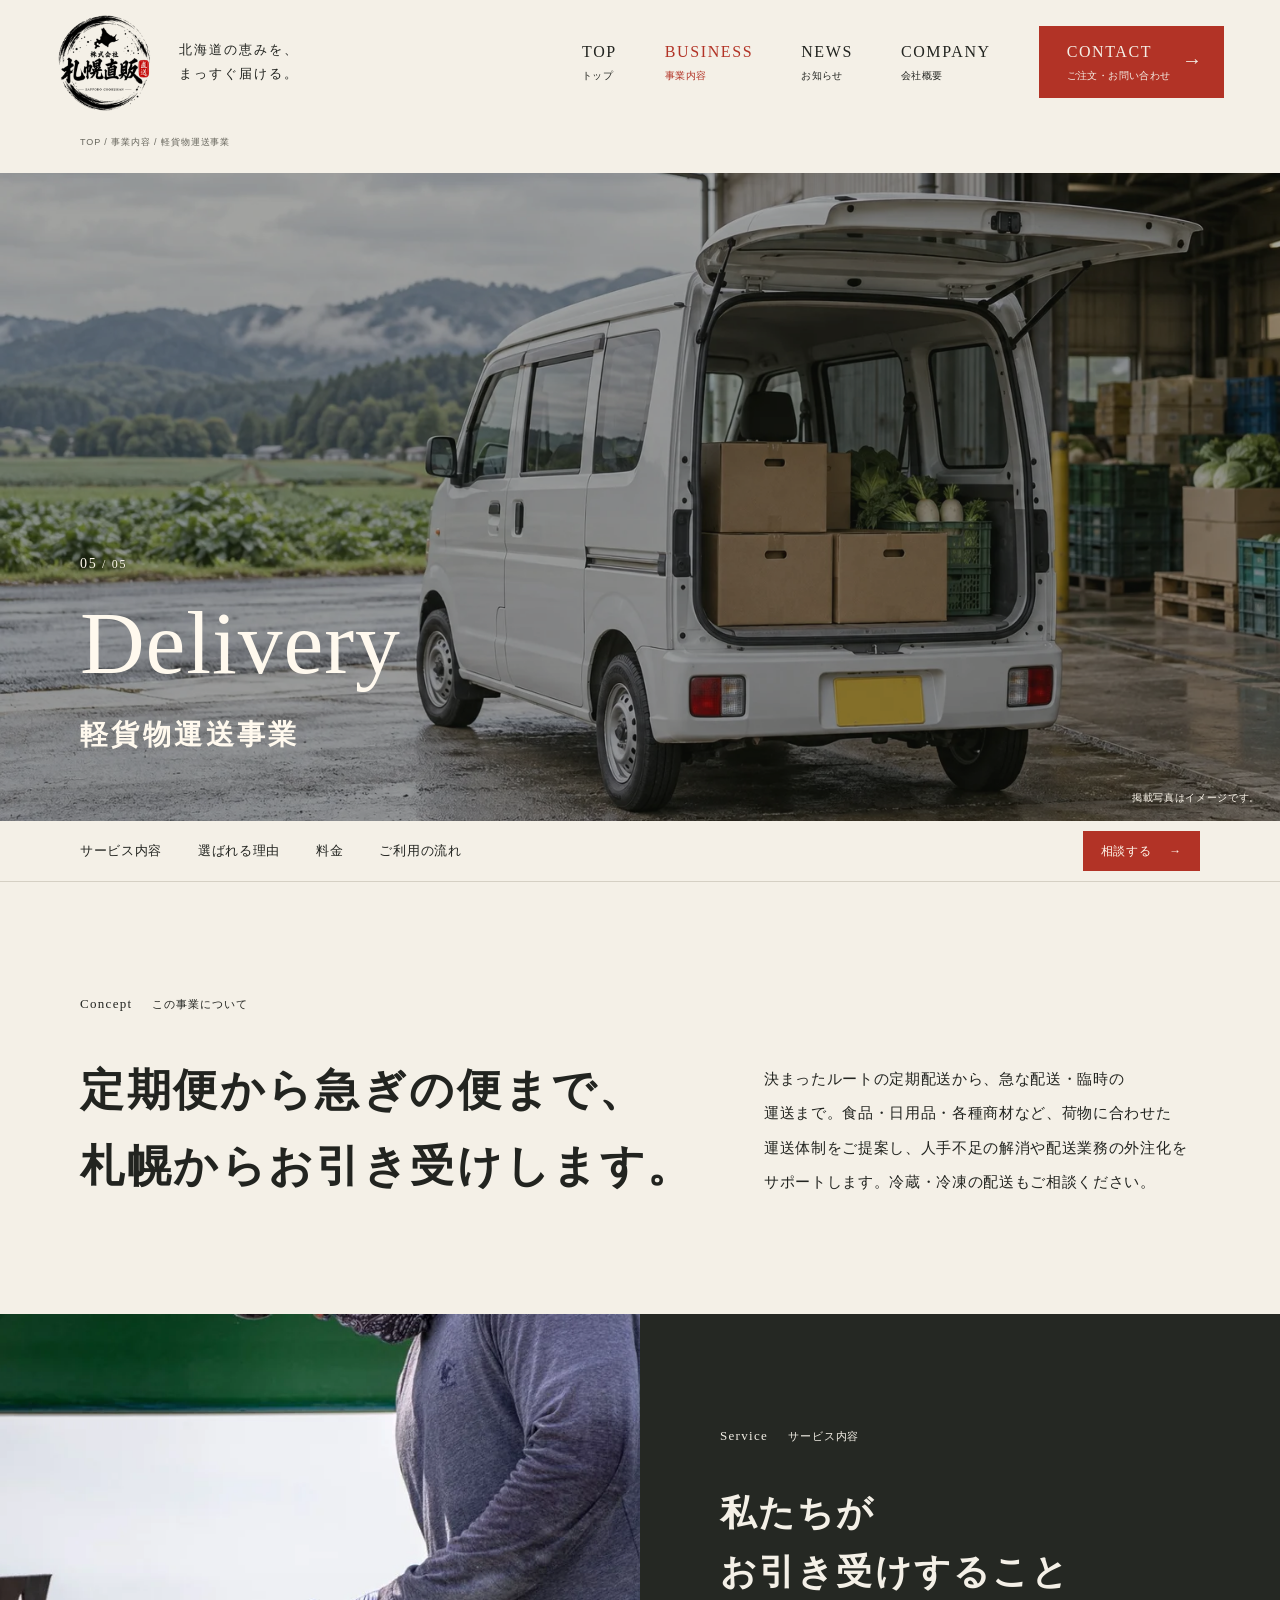
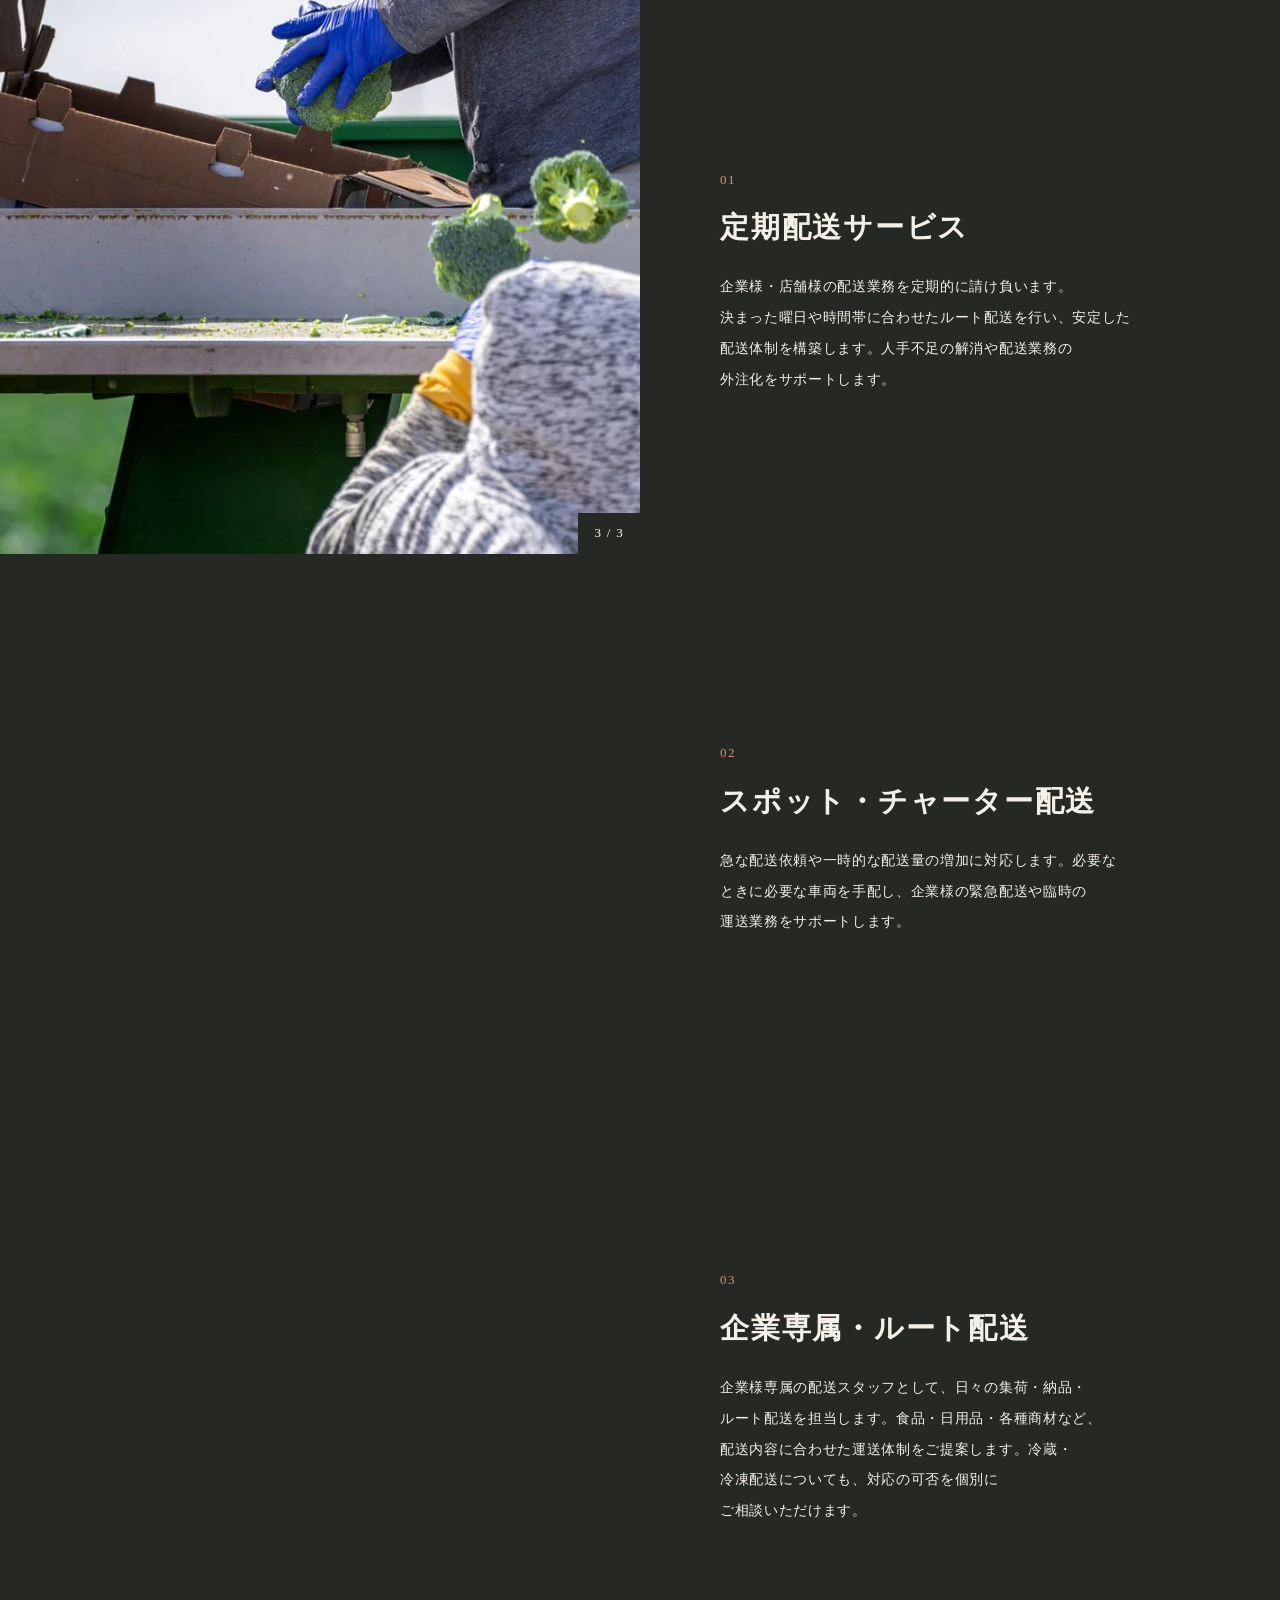
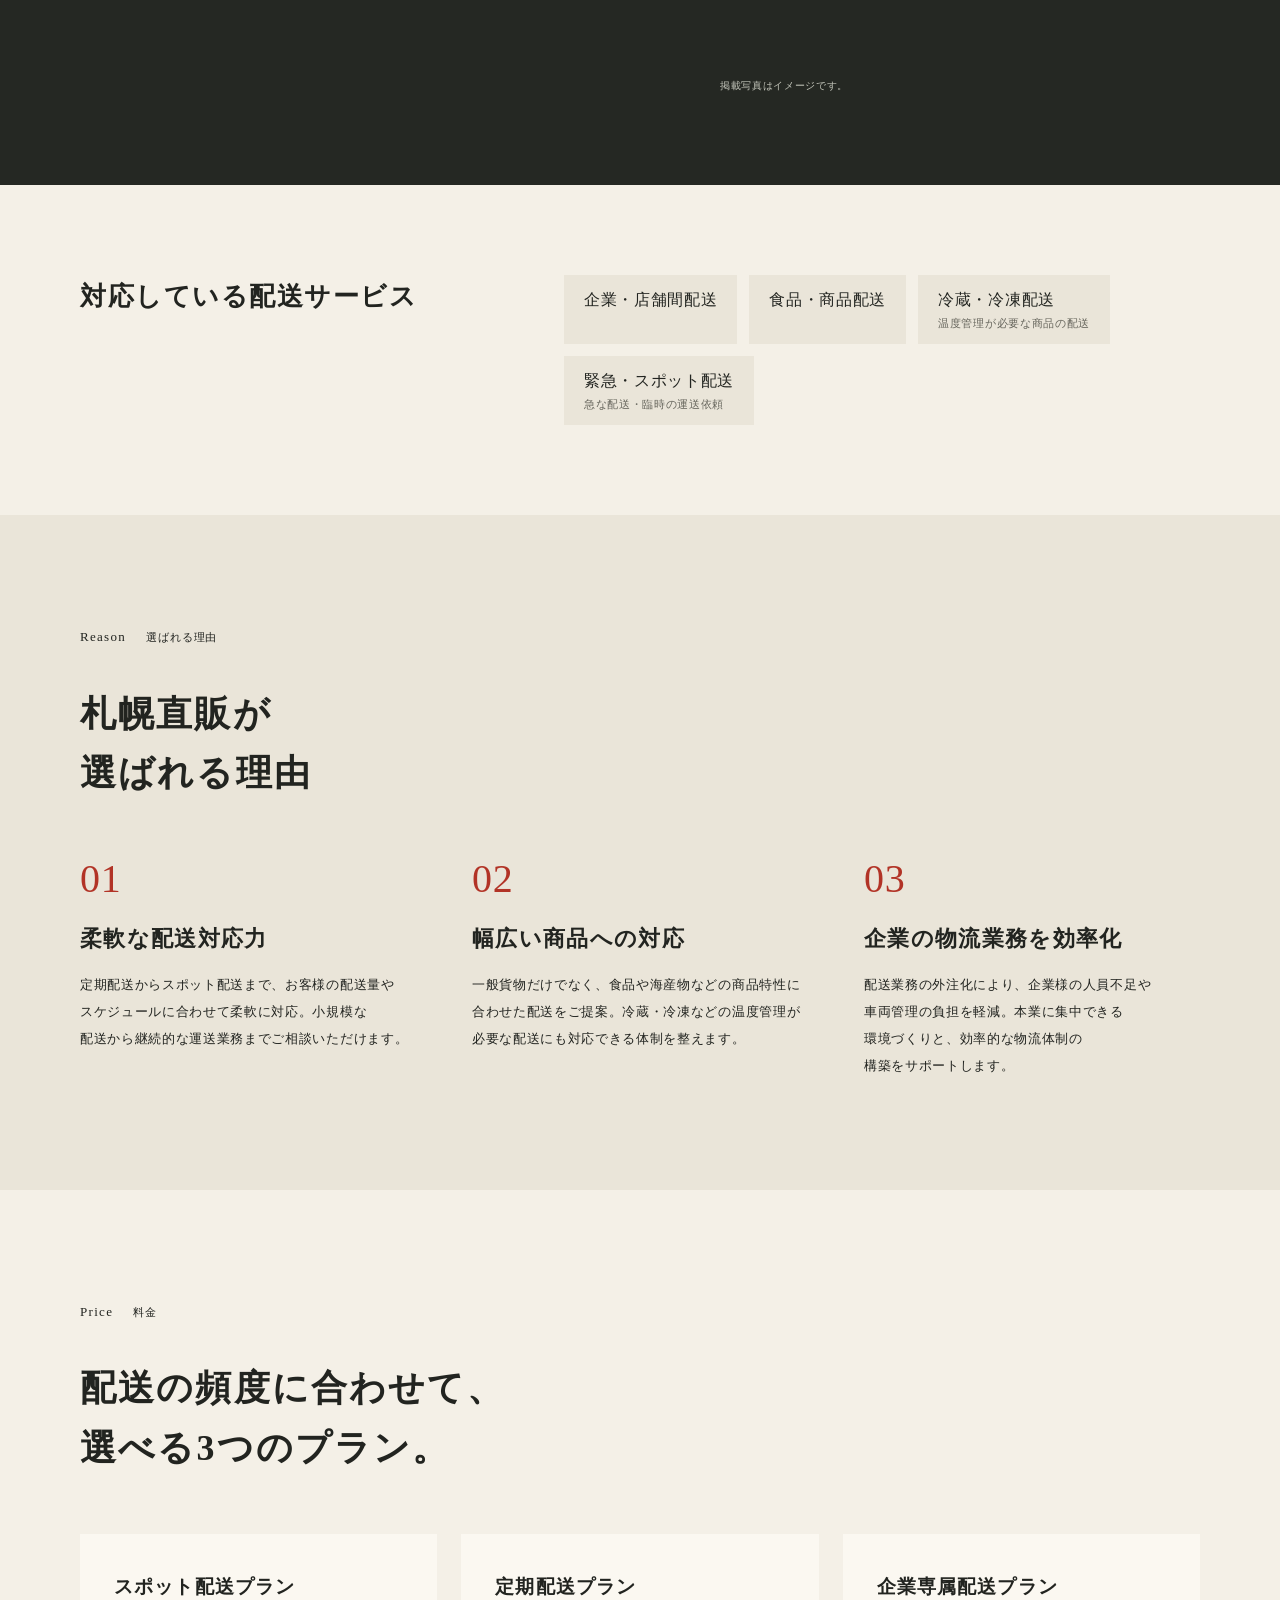
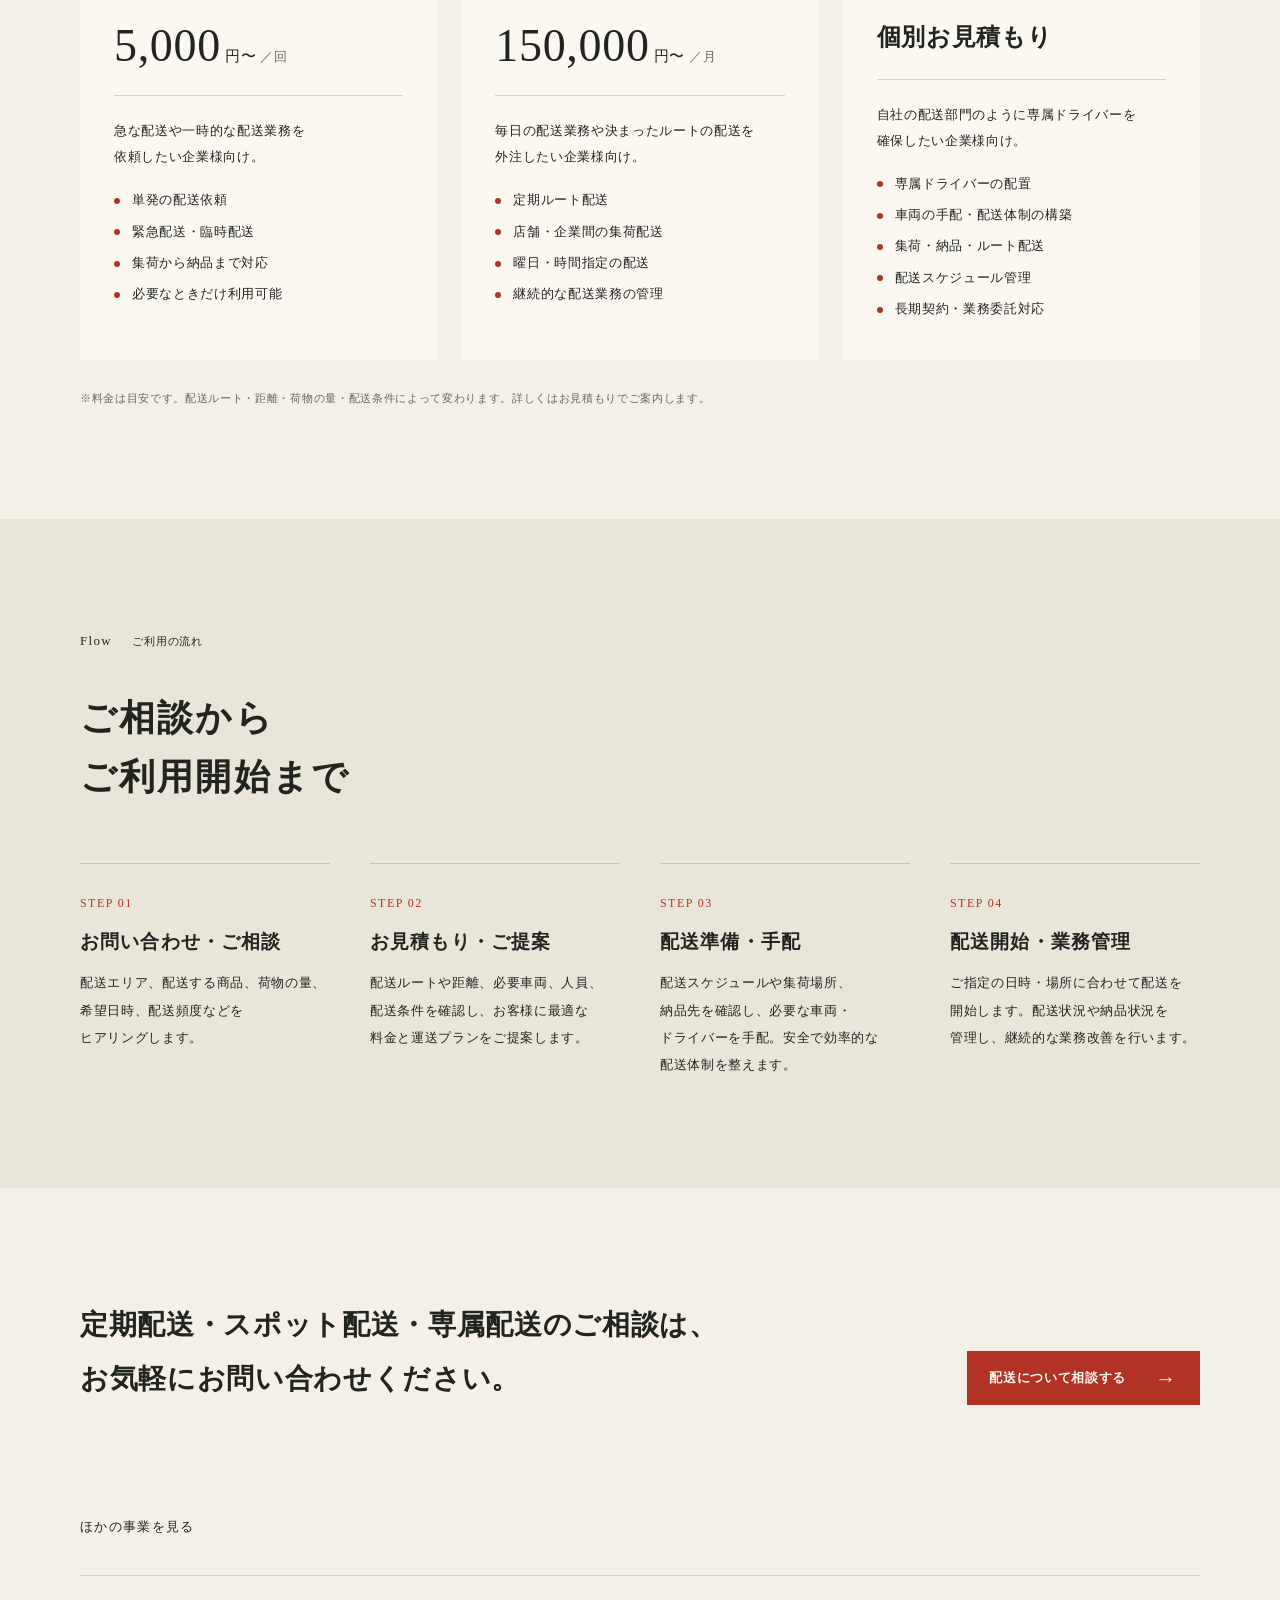
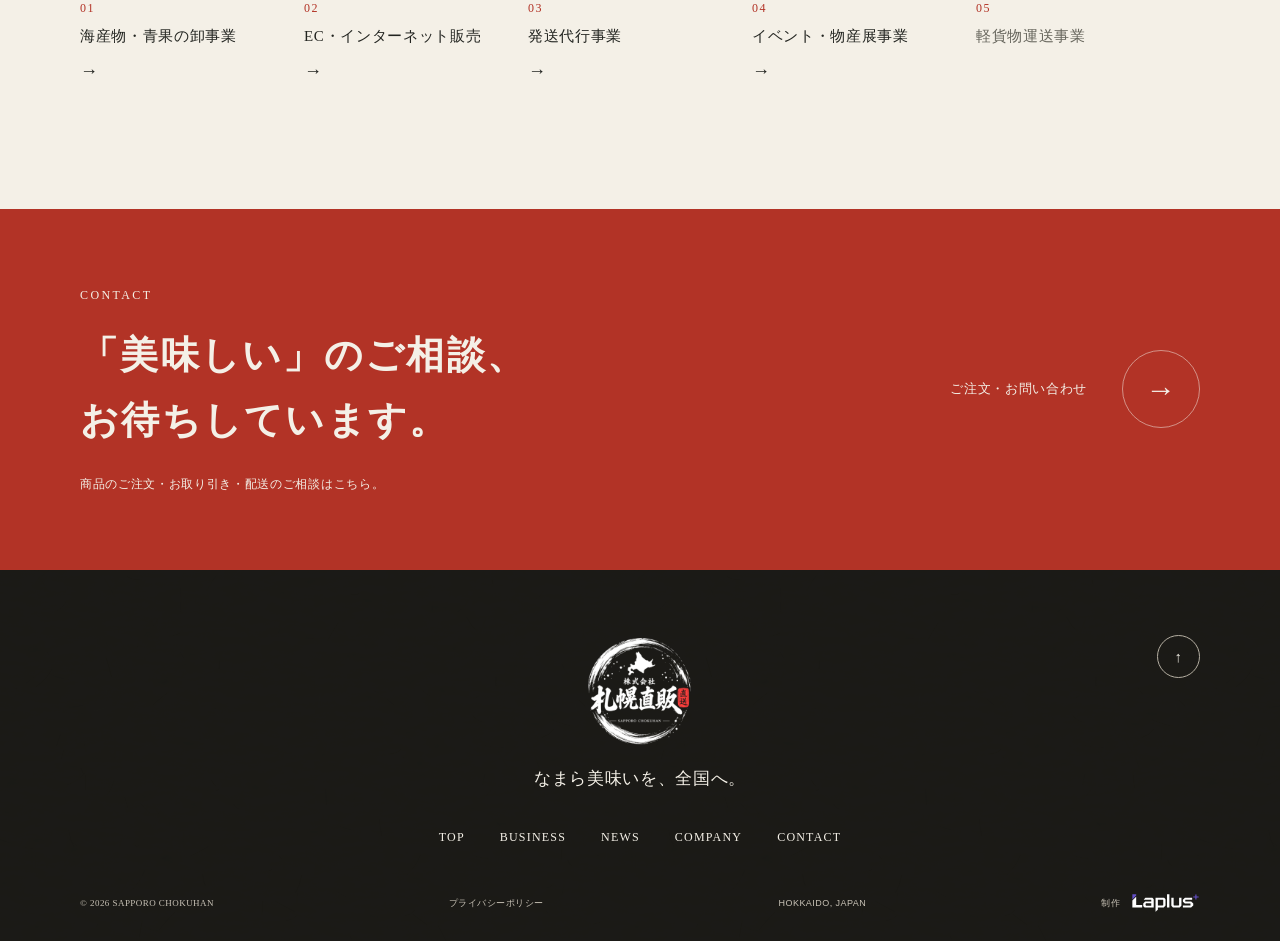
==== business-delivery.html @ 375ebb01 "事業紹介ページを記入シートの内容でリニューアル・フッターにLaplusロゴ" ====
<!doctype html><html lang="ja"><head><meta charset="utf-8"><meta name="viewport" content="width=device-width, initial-scale=1"><meta name="robots" content="noindex,nofollow"><meta name="theme-color" content="#f4f0e7"><title>軽貨物運送事業 | 株式会社 札幌直販</title><link rel="icon" type="image/svg+xml" href="assets/logo.svg"><link rel="stylesheet" href="assets/site.css"></head><body><a class="skip-link" href="#main">本文へスキップ</a>
<header class="site-header">
  <a class="brand" href="index.html" aria-label="札幌直販 TOP"><img src="assets/logo.webp" alt="株式会社 札幌直販" width="98" height="98"><span>北海道の恵みを、<br>まっすぐ届ける。</span></a>
  <button class="menu-toggle" type="button" aria-expanded="false" aria-controls="site-nav"><span class="menu-word">MENU</span><span class="menu-lines" aria-hidden="true"></span></button>
  <nav class="site-nav" id="site-nav" aria-label="メインナビゲーション">
    <a href="index.html" >TOP<span>トップ</span></a>
    <a href="business.html" aria-current="page">BUSINESS<span>事業内容</span></a>
    <a href="news.html" >NEWS<span>お知らせ</span></a>
    <a href="company.html" >COMPANY<span>会社概要</span></a>
    <a class="nav-contact" href="contact.html" >CONTACT<span>ご注文・お問い合わせ</span><b aria-hidden="true">→</b></a>
  </nav>
</header>
<main id="main" class="biz-page bz-page">
  <p class="breadcrumb bz-breadcrumb wrap"><a href="index.html">TOP</a> / <a href="business.html">事業内容</a> / 軽貨物運送事業</p>
  <section class="bz-hero" aria-labelledby="bz-title">
    <img class="bz-hero-photo" src="assets/delivery.webp" alt="白い配送車に荷物を積み込んだイメージ" width="1536" height="1024" fetchpriority="high">
    <div class="bz-hero-copy">
      <p class="bz-hero-num">05<small> / 05</small></p>
      <p class="bz-hero-en" lang="en">Delivery</p>
      <h1 id="bz-title">軽貨物運送事業</h1>
    </div>
    <p class="bz-hero-note">掲載写真はイメージです。</p>
  </section>

  <nav class="bz-localnav" aria-label="このページの項目">
    <div class="bz-localnav-inner wrap">
      <a href="#service">サービス内容</a><a href="#reason">選ばれる理由</a><a href="#price">料金</a><a href="#flow">ご利用の流れ</a>
      <a class="bz-localnav-cta" href="contact.html?type=delivery">相談する<span aria-hidden="true">→</span></a>
    </div>
  </nav>

  <section class="bz-concept section-pad wrap" aria-labelledby="bz-concept-title">
    <p class="section-label">Concept<small>この事業について</small></p>
    <div class="bz-concept-layout"><h2 id="bz-concept-title">定期便から急ぎの便まで、<br>札幌からお引き受けします。</h2><p>決まったルートの定期配送から、急な配送・臨時の運送まで。食品・日用品・各種商材など、荷物に合わせた運送体制をご提案し、人手不足の解消や配送業務の外注化をサポートします。冷蔵・冷凍の配送もご相談ください。</p></div>
  </section>

  <section class="bz-service" id="service" aria-labelledby="bz-service-title">
    <div class="bz-service-layout">
      <div class="bz-service-media" aria-hidden="true">
        <div class="bz-service-sticky">
          <img class="is-current" data-step="1" src="assets/delivery.webp" alt="" width="1536" height="1024" loading="lazy">
          <img data-step="2" src="assets/packing.webp" alt="" width="1400" height="934" loading="lazy">
          <img data-step="3" src="assets/packing-vegetables.webp" alt="" width="1400" height="934" loading="lazy">
          <p class="bz-service-count"><b>1</b> / 3</p>
        </div>
      </div>
      <div class="bz-service-body">
        <div class="bz-service-head"><p class="section-label">Service<small>サービス内容</small></p><h2 id="bz-service-title">私たちが<br>お引き受けすること</h2></div>
        <article class="bz-service-item" data-step="1"><img class="bz-service-photo" src="assets/delivery.webp" alt="白い配送車に荷物を積み込んだイメージ" width="1536" height="1024" loading="lazy"><p class="biz-num">01</p><h3>定期配送サービス</h3><p>企業様・店舗様の配送業務を定期的に請け負います。決まった曜日や時間帯に合わせたルート配送を行い、安定した配送体制を構築します。人手不足の解消や配送業務の外注化をサポートします。</p></article>
        <article class="bz-service-item" data-step="2"><img class="bz-service-photo" src="assets/packing.webp" alt="段ボール箱に荷物を詰めるイメージ" width="1400" height="934" loading="lazy"><p class="biz-num">02</p><h3>スポット・チャーター配送</h3><p>急な配送依頼や一時的な配送量の増加に対応します。必要なときに必要な車両を手配し、企業様の緊急配送や臨時の運送業務をサポートします。</p></article>
        <article class="bz-service-item" data-step="3"><img class="bz-service-photo" src="assets/packing-vegetables.webp" alt="段ボール箱に野菜を詰めるイメージ" width="1400" height="934" loading="lazy"><p class="biz-num">03</p><h3>企業専属・ルート配送</h3><p>企業様専属の配送スタッフとして、日々の集荷・納品・ルート配送を担当します。食品・日用品・各種商材など、配送内容に合わせた運送体制をご提案します。冷蔵・冷凍配送についても、対応の可否を個別にご相談いただけます。</p></article>
        <p class="bz-service-note">掲載写真はイメージです。</p>
      </div>
    </div>
  </section>
  <section class="bz-scope" aria-labelledby="bz-scope-title"><div class="bz-scope-inner wrap"><h2 id="bz-scope-title">対応している配送サービス</h2><ul class="bz-scope-list"><li>企業・店舗間配送</li><li>食品・商品配送</li><li>冷蔵・冷凍配送<small>温度管理が必要な商品の配送</small></li><li>緊急・スポット配送<small>急な配送・臨時の運送依頼</small></li></ul></div></section>

  <section class="bz-reason section-pad" id="reason" aria-labelledby="bz-reason-title">
    <div class="wrap">
      <div class="bz-section-head"><p class="section-label">Reason<small>選ばれる理由</small></p><h2 id="bz-reason-title">札幌直販が<br>選ばれる理由</h2></div>
      <ol class="bz-reason-list">
        <li><span class="bz-reason-num">01</span><h3>柔軟な配送対応力</h3><p>定期配送からスポット配送まで、お客様の配送量やスケジュールに合わせて柔軟に対応。小規模な配送から継続的な運送業務までご相談いただけます。</p></li>
        <li><span class="bz-reason-num">02</span><h3>幅広い商品への対応</h3><p>一般貨物だけでなく、食品や海産物などの商品特性に合わせた配送をご提案。冷蔵・冷凍などの温度管理が必要な配送にも対応できる体制を整えます。</p></li>
        <li><span class="bz-reason-num">03</span><h3>企業の物流業務を効率化</h3><p>配送業務の外注化により、企業様の人員不足や車両管理の負担を軽減。本業に集中できる環境づくりと、効率的な物流体制の構築をサポートします。</p></li>
      </ol>
    </div>
  </section>

  <section class="bz-price section-pad wrap" id="price" aria-labelledby="bz-price-title">
    <div class="bz-section-head"><p class="section-label">Price<small>料金</small></p><h2 id="bz-price-title">配送の頻度に合わせて、<br>選べる3つのプラン。</h2></div>
    <div class="bz-plans">
      <article class="bz-plan"><h3>スポット配送プラン</h3><p class="bz-plan-price"><b>5,000</b>円〜<small>／回</small></p><p class="bz-plan-target">急な配送や一時的な配送業務を依頼したい企業様向け。</p><ul class="bz-plan-items"><li>単発の配送依頼</li><li>緊急配送・臨時配送</li><li>集荷から納品まで対応</li><li>必要なときだけ利用可能</li></ul></article>
      <article class="bz-plan"><h3>定期配送プラン</h3><p class="bz-plan-price"><b>150,000</b>円〜<small>／月</small></p><p class="bz-plan-target">毎日の配送業務や決まったルートの配送を外注したい企業様向け。</p><ul class="bz-plan-items"><li>定期ルート配送</li><li>店舗・企業間の集荷配送</li><li>曜日・時間指定の配送</li><li>継続的な配送業務の管理</li></ul></article>
      <article class="bz-plan"><h3>企業専属配送プラン</h3><p class="bz-plan-price"><b class="is-text">個別お見積もり</b></p><p class="bz-plan-target">自社の配送部門のように専属ドライバーを確保したい企業様向け。</p><ul class="bz-plan-items"><li>専属ドライバーの配置</li><li>車両の手配・配送体制の構築</li><li>集荷・納品・ルート配送</li><li>配送スケジュール管理</li><li>長期契約・業務委託対応</li></ul></article>
    </div>
    <p class="bz-price-note">※料金は目安です。配送ルート・距離・荷物の量・配送条件によって変わります。詳しくはお見積もりでご案内します。</p>
  </section>

  <section class="bz-flow-section section-pad" id="flow" aria-labelledby="bz-flow-title">
    <div class="wrap">
      <div class="bz-section-head"><p class="section-label">Flow<small>ご利用の流れ</small></p><h2 id="bz-flow-title">ご相談から<br>ご利用開始まで</h2></div>
      <ol class="bz-flow">
        <li><span class="biz-num">STEP 01</span><h3>お問い合わせ・ご相談</h3><p>配送エリア、配送する商品、荷物の量、希望日時、配送頻度などをヒアリングします。</p></li>
        <li><span class="biz-num">STEP 02</span><h3>お見積もり・ご提案</h3><p>配送ルートや距離、必要車両、人員、配送条件を確認し、お客様に最適な料金と運送プランをご提案します。</p></li>
        <li><span class="biz-num">STEP 03</span><h3>配送準備・手配</h3><p>配送スケジュールや集荷場所、納品先を確認し、必要な車両・ドライバーを手配。安全で効率的な配送体制を整えます。</p></li>
        <li><span class="biz-num">STEP 04</span><h3>配送開始・業務管理</h3><p>ご指定の日時・場所に合わせて配送を開始します。配送状況や納品状況を管理し、継続的な業務改善を行います。</p></li>
      </ol>
    </div>
  </section>

  <section class="bz-closing section-pad wrap" aria-label="ご相談">
    <p class="bz-closing-text">定期配送・スポット配送・専属配送のご相談は、お気軽にお問い合わせください。</p>
    <a class="text-link biz-cta" href="contact.html?type=delivery">配送について相談する<span class="round-arrow" aria-hidden="true">→</span></a>
  </section>

  <nav class="biz-others wrap" aria-label="事業内容">
    <p class="section-label">ほかの事業を見る</p>
    <ul>
      <li><a href="business-wholesale.html" ><span class="biz-num">01</span>海産物・青果の卸事業<b aria-hidden="true">→</b></a></li>
      <li><a href="business-online-sales.html" ><span class="biz-num">02</span>EC・インターネット販売<b aria-hidden="true">→</b></a></li>
      <li><a href="business-fulfillment.html" ><span class="biz-num">03</span>発送代行事業<b aria-hidden="true">→</b></a></li>
      <li><a href="business-events.html" ><span class="biz-num">04</span>イベント・物産展事業<b aria-hidden="true">→</b></a></li>
      <li><a href="business-delivery.html" aria-current="page"><span class="biz-num">05</span>軽貨物運送事業<b aria-hidden="true">→</b></a></li>
    </ul>
  </nav>
  <section class="contact-cta"><div class="wrap"><div><p class="eyebrow">CONTACT</p><h2>「美味しい」のご相談、<br>お待ちしています。</h2><p>商品のご注文・お取り引き・配送のご相談はこちら。</p></div><a href="contact.html" aria-label="ご注文・お問い合わせフォームへ"><span>ご注文・お問い合わせ</span><b aria-hidden="true">→</b></a></div></section>

</main>
<footer class="site-footer"><div class="wrap footer-main"><a class="footer-brand" href="index.html"><img src="assets/logo-light.webp" alt="株式会社 札幌直販" width="115" height="115"><span>なまら美味いを、全国へ。</span></a><div class="footer-links"><a href="index.html">TOP</a><a href="business.html">BUSINESS</a><a href="news.html">NEWS</a><a href="company.html">COMPANY</a><a href="contact.html">CONTACT</a></div><a class="back-top" href="#" aria-label="ページの先頭へ">↑</a></div><div class="wrap footer-bottom"><small>© 2026 SAPPORO CHOKUHAN</small><a href="privacy.html">プライバシーポリシー</a><span>HOKKAIDO, JAPAN</span><a class="footer-credit" href="https://laplusgroup.com/" target="_blank" rel="noopener">制作<img src="assets/laplus-light.svg" alt="Laplus（新しいタブで開く）" width="69" height="20" loading="lazy"></a></div></footer>
<script defer src="assets/site.js"></script></body></html>
---- assets/site.css ----
:root{--paper:#f4f0e7;--paper-deep:#eae5d9;--ink:#222420;--red:#b23326;--muted:#66655c;--line:#d5d0c4;--serif:"Yu Mincho","Hiragino Mincho ProN","Noto Serif JP",serif;--sans:"Hiragino Kaku Gothic ProN","Yu Gothic",Meiryo,sans-serif}*{box-sizing:border-box}html{scroll-behavior:smooth;scroll-padding-top:30px}body{margin:0;background:var(--paper);color:var(--ink);font-family:var(--sans);font-size:15px;line-height:1.9;letter-spacing:.045em}body::before{content:"";position:fixed;inset:0;z-index:9;pointer-events:none;opacity:.035;background-image:url("data:image/svg+xml,%3Csvg viewBox='0 0 180 180' xmlns='http://www.w3.org/2000/svg'%3E%3Cfilter id='n'%3E%3CfeTurbulence type='fractalNoise' baseFrequency='.72' numOctaves='3' stitchTiles='stitch'/%3E%3C/filter%3E%3Crect width='100%25' height='100%25' opacity='.8' filter='url(%23n)'/%3E%3C/svg%3E")}a{color:inherit;text-decoration:none}button,input,textarea,select{font:inherit}button,a,input,select,textarea,summary{-webkit-tap-highlight-color:transparent}button{cursor:pointer}button:focus-visible,a:focus-visible,summary:focus-visible,input:focus-visible,select:focus-visible,textarea:focus-visible{outline:2px solid var(--red);outline-offset:5px}button{color:inherit}img{display:block;max-width:100%;height:auto}h1,h2,h3,p{margin:0}h1,h2,h3{font-family:var(--serif);font-weight:600;letter-spacing:.06em;word-break:keep-all;overflow-wrap:break-word}h2{font-size:clamp(30px,3.3vw,46px);line-height:1.65}em{font-style:normal}p{word-break:normal;overflow-wrap:anywhere}p+p{margin-top:1.5em}.wrap{width:min(1120px,calc(100% - 112px));margin-inline:auto}.section-pad{padding-block:110px}.red{color:var(--red)}.eyebrow{font-family:Georgia,serif;font-size:12px;letter-spacing:.2em}.section-label{font-family:Georgia,var(--serif);font-size:13px;letter-spacing:.1em;display:flex;align-items:center;gap:14px;margin-bottom:35px}.section-label>span{color:var(--red);font-size:11px}.section-label small{font-family:var(--sans);font-size:11px;letter-spacing:.08em;margin-left:6px}.round-arrow{width:46px;height:46px;display:inline-grid;place-content:center;border:1px solid currentColor;border-radius:50%;font-family:var(--sans);font-size:21px;line-height:1;transition:background .2s,color .2s,transform .2s}.text-link{display:inline-flex;align-items:center;gap:35px;font-size:13px;font-weight:600}.text-link:hover .round-arrow{background:var(--red);border-color:var(--red);color:white;transform:translateX(3px)}.plain-link{font-size:12px;display:inline-flex;gap:28px;align-items:center;background:none;border:0;padding:0}.plain-link:hover{color:var(--red)}.skip-link{position:fixed;top:-100px;left:16px;background:var(--paper);padding:10px;z-index:100}.skip-link:focus{top:10px}.sr-only{position:absolute;width:1px;height:1px;overflow:hidden;clip:rect(0,0,0,0)}
.site-header{height:124px;display:flex;align-items:center;justify-content:space-between;padding:10px 4.4%;position:relative;z-index:20;background:var(--paper)}.brand{display:flex;align-items:center;gap:25px}.brand img{width:98px;height:98px}.brand>span{font-family:var(--serif);font-size:13px;line-height:1.85;letter-spacing:.15em}.site-nav{display:flex;align-items:center;gap:48px}.site-nav>a{font-family:Georgia,serif;font-size:16px;line-height:1.4;letter-spacing:.1em;position:relative}.site-nav>a>span{font-family:var(--sans);display:block;font-size:10px;margin-top:6px;letter-spacing:.04em}.site-nav>a[aria-current=page]{color:var(--red)}.site-nav>a:hover{color:var(--red)}.site-nav .nav-contact{padding:15px 53px 15px 28px;background:var(--red);color:var(--paper)}.nav-contact b{font-family:var(--sans);position:absolute;right:20px;top:20px;font-size:20px;font-weight:400}.site-nav .nav-contact:hover,.site-nav .nav-contact[aria-current=page]{color:var(--paper);background:#90271d}.menu-toggle{display:none}
.hero{position:relative;display:grid;grid-template-columns:46% 54%;padding-bottom:66px}.hero-copy{padding:38px 0 38px max(56px,calc((100vw - 1120px)/2));z-index:2}.hero-copy .eyebrow{margin-bottom:28px}.hero h1{font-size:clamp(56px,6.4vw,88px);line-height:1.38;letter-spacing:.13em;font-weight:600}.hero h1 em{color:var(--red)}.hero-description{font-family:var(--serif);font-size:16px;line-height:2.1;margin-top:24px}.hero-copy .text-link{margin-top:29px}.hero-visual{position:relative;min-height:640px;overflow:visible;background:#24221b}.hero-slides{position:absolute;inset:0;overflow:hidden}.hero-photo{position:absolute;inset:0;width:100%;height:100%;object-fit:cover;object-position:63% center;opacity:0;transition:opacity 1s ease}.hero-photo.is-current{opacity:1}.hero-photo:nth-child(2){object-position:50% center}.hero-photo:nth-child(3){object-position:60% center}.vertical-caption{writing-mode:vertical-rl;position:absolute;right:30px;top:33px;color:white;font-family:var(--serif);font-size:18px;letter-spacing:.25em;background:#24221b7d;padding:16px 5px}.origin-stamp{position:absolute;bottom:89px;left:-45px;background:var(--red);color:var(--paper);border-radius:50%;width:132px;height:132px;display:flex;flex-direction:column;align-items:center;justify-content:center;line-height:1.8;letter-spacing:.15em;font-family:var(--serif)}.origin-stamp>span{font-size:16px}.origin-stamp>strong{font-size:24px;font-weight:600}.origin-stamp>small{font-family:Georgia,serif;font-size:8px;letter-spacing:.13em;margin-top:6px}.slide-control{position:absolute;right:24px;bottom:24px;display:flex;align-items:center;gap:15px;color:var(--paper);background:#252620;padding:8px 15px;font-family:Georgia,serif;font-size:12px}.slide-control button{background:transparent;border:0;color:inherit;min-width:30px;min-height:32px;padding:0;font-size:19px}.slide-control b{font-weight:400;margin-right:8px}.slide-control .slide-pause{font-size:14px}.image-note{position:absolute;top:18px;left:20px;color:#fff;background:#24221b85;padding:2px 6px;font-size:9px}.scroll-cue{position:absolute;bottom:7px;left:56px;font-family:Georgia,serif;font-size:10px;letter-spacing:.15em;display:flex;gap:28px}.scroll-cue span{font-size:20px;line-height:1}
.opening{display:none}.opening.is-active{position:fixed;inset:0;background:var(--paper);z-index:99;display:flex;flex-direction:column;align-items:center;justify-content:center;gap:28px;animation:opening-hide .7s 1.1s forwards;pointer-events:none}.opening p{font-family:var(--serif);letter-spacing:.22em;font-size:15px}.opening img{animation:opening-logo 1.1s both}@keyframes opening-hide{to{opacity:0;visibility:hidden}}@keyframes opening-logo{from{opacity:0;transform:translateY(12px)}to{opacity:1;transform:translateY(0)}}
.about{padding-top:100px}.about-layout{display:grid;grid-template-columns:1.12fr 1fr;gap:80px;padding-top:14px}.about h2{font-size:clamp(32px,3.7vw,48px);line-height:1.85}.about-body{padding-top:8px;line-height:2.25;font-size:14px}.about-body .lead{font-family:var(--serif);font-size:23px;line-height:1.8;margin-bottom:26px}.food-section{background:var(--paper-deep)}.section-heading{display:flex;align-items:flex-end;justify-content:space-between;gap:30px;margin-bottom:55px}.section-heading>p{font-size:13px;line-height:2.1}.section-heading .section-label{margin-bottom:20px}.food-grid{display:grid;grid-template-columns:1fr 1fr;gap:48px}.food-item-lower{padding-top:110px}.food-image{position:relative;aspect-ratio:1.22;overflow:hidden}.food-image img{width:100%;height:100%;object-fit:cover;transition:transform .8s}.food-item:hover .food-image img{transform:scale(1.035)}.food-image>span{position:absolute;bottom:0;left:0;background:var(--paper-deep);padding:12px 18px 0 0;font-family:Georgia,serif;font-size:11px;letter-spacing:.15em}.food-text{display:grid;grid-template-columns:28px 1fr;gap:16px;margin-top:31px}.food-number{font-family:Georgia,serif;font-size:11px;color:var(--red);padding-top:5px}.food-text h3{font-size:25px;margin-bottom:16px}.food-text p{font-size:13px;line-height:2.05}.food-text .plain-link{margin-top:24px}.section-note{font-size:10px;color:var(--muted);margin-top:45px;line-height:1.8}
.delivery-section{background:#252823;color:var(--paper);padding-bottom:85px}.delivery-layout{display:grid;grid-template-columns:1fr 1fr;align-items:center;gap:30px}.delivery-section .section-label>span{color:#e38b79}.delivery-section .section-label{margin-bottom:40px}.delivery-copy h2{font-size:clamp(34px,3.6vw,48px);line-height:1.7}.delivery-copy h2 em{color:#e6aa91}.delivery-copy p:not(.section-label){margin-top:30px;font-size:14px;line-height:2.1}.delivery-copy .text-link{margin-top:34px}.map-visual{position:relative}.map-visual img,.map-visual .delivery-map{width:100%;max-height:650px;object-fit:contain}.map-caption{position:absolute;left:0;top:55px;writing-mode:vertical-rl;font-family:var(--serif);font-size:15px;letter-spacing:.22em}.logistics-photo{margin-top:70px;position:relative;display:grid;grid-template-columns:1.25fr 1fr;background:#31362e}.logistics-photo>img{width:100%;height:360px;object-fit:cover}.logistics-caption{align-self:center;padding:35px 38px}.logistics-caption>span{font-family:Georgia,serif;font-size:11px;letter-spacing:.18em}.logistics-caption h3{font-size:27px;line-height:1.8;margin-top:20px}.logistics-caption small{font-size:9px;color:#c5c7bc;display:block;margin-top:22px}
.business{display:grid;grid-template-columns: .8fr 1.2fr;gap:65px}.business-intro .section-label{flex-wrap:wrap;gap:10px}.business-intro h2{font-size:44px}.business-intro>p:last-child{font-size:13px;line-height:2.1;margin-top:25px}.business-list details{border-top:1px solid var(--line)}.business-list details:last-child{border-bottom:1px solid var(--line)}.business-list summary{display:flex;align-items:center;gap:24px;list-style:none;padding:27px 0;cursor:pointer}.business-list summary::-webkit-details-marker{display:none}.business-list summary>span{font-family:Georgia,serif;font-size:12px;color:var(--red)}.business-list summary h3{font-size:23px;letter-spacing:.035em;line-height:1.7}.business-list summary b{position:relative;width:16px;height:16px;flex-shrink:0;margin-left:auto}.business-list summary b::before,.business-list summary b::after{content:"";position:absolute;width:14px;height:1px;background:var(--ink);top:8px;left:1px}.business-list summary b::after{transform:rotate(90deg)}.business-list details[open] summary b::after{transform:rotate(0deg)}.business-detail{padding:0 25px 30px 42px;font-size:13px;line-height:2.1}.business-detail a{display:inline-block;font-size:11px;color:var(--red);margin-top:18px}.news-section{background:#eae6db}.news-layout{display:grid;grid-template-columns:.9fr 1.3fr;gap:70px}.news-layout h2{font-size:35px;margin-bottom:30px}.news-row{display:block;padding:26px 4px;border-bottom:1px solid #cac6bc}.news-row:first-of-type{border-top:1px solid #cac6bc}.news-meta{display:flex;align-items:center;gap:22px;font-size:11px;color:var(--muted);margin-bottom:8px}.news-meta time{font-family:Georgia,serif;letter-spacing:.1em}.news-meta>span{color:var(--red);font-size:10px}.news-row h3{font-family:var(--sans);font-size:14px;font-weight:400;line-height:1.9;display:flex;align-items:center;justify-content:space-between;gap:20px}.news-row h3 b{font-size:21px;font-weight:400}.news-row:hover h3{color:var(--red)}.preview-note{font-size:11px;line-height:1.8;color:var(--muted);margin-bottom:18px}.empty-news{padding:30px 0;font-family:var(--serif);font-size:18px}.company{display:grid;grid-template-columns:1fr 1fr;gap:65px}.company h2{font-size:33px}.company-logo{margin-top:35px;max-width:175px}.company dl{margin:0;padding-top:5px;font-size:13px}.company dl>div{display:grid;grid-template-columns:90px 1fr;gap:25px;padding:20px 0;border-bottom:1px solid var(--line)}.company dt{color:var(--muted)}.company dd{margin:0;overflow-wrap:anywhere}.company a:hover{color:var(--red)}
.contact-cta{background:var(--red);color:var(--paper);padding:75px 0}.contact-cta>.wrap{display:flex;justify-content:space-between;align-items:center;gap:50px}.contact-cta h2{font-size:38px;line-height:1.7;margin-top:17px}.contact-cta p:not(.eyebrow){font-size:12px;margin-top:20px}.contact-cta a{display:flex;align-items:center;gap:35px;font-size:13px}.contact-cta a b{border:1px solid #f4f0e780;border-radius:50%;width:78px;height:78px;display:grid;place-content:center;font-size:30px;font-weight:400;transition:background .2s,color .2s}.contact-cta a:hover b{background:var(--paper);color:var(--red)}.site-footer{padding:55px 0 25px}.footer-main{display:flex;align-items:center;justify-content:space-between;gap:30px}.footer-brand{display:flex;align-items:center;gap:25px;font-family:var(--serif);font-size:17px}.footer-brand img{width:110px}.footer-links{display:flex;gap:35px;font-family:Georgia,serif;font-size:12px;letter-spacing:.1em}.back-top{border:1px solid var(--line);border-radius:50%;width:43px;height:43px;display:grid;place-content:center}.footer-bottom{display:flex;justify-content:space-between;gap:20px;align-items:center;margin-top:45px;color:var(--muted);font-size:9px;letter-spacing:.05em}.footer-bottom small{font-size:9px}
.page-heading{padding:25px 0 70px}.breadcrumb{font-size:9px;letter-spacing:.1em;color:var(--muted);margin-bottom:65px}.page-heading h1{font-size:49px;line-height:1.7;margin-top:15px}.page-heading>p:last-child{font-size:14px;margin-top:24px;line-height:2}.contact-layout{display:grid;grid-template-columns:.78fr 1.22fr;gap:90px;padding-bottom:110px}.contact-guide h2{font-size:27px;margin-bottom:25px}.contact-guide p{font-size:13px;line-height:2}.contact-guide .contact-note{font-size:12px;color:var(--muted)}.phone-contact{margin-top:45px;background:var(--paper-deep);padding:28px}.phone-contact span{font-size:11px;display:block}.phone-contact a{font-family:Georgia,serif;font-size:28px;letter-spacing:.04em;display:block}.phone-contact small{font-size:10px}.required-note{font-size:11px;text-align:right;margin-bottom:22px}.required-note span,.form-row label>span{color:var(--red);font-size:10px;margin-left:10px}.form-row{margin-bottom:26px}.form-row label{display:block;font-size:13px;margin-bottom:10px;font-weight:600}.form-row label small{font-size:10px;color:var(--muted);font-weight:400;margin-left:10px}.form-row input,.form-row select,.form-row textarea{width:100%;border:1px solid #ccc7bb;background:#faf7f0;border-radius:0;color:var(--ink);padding:14px 16px;font-size:15px;line-height:1.6;box-shadow:none}.form-row select{padding-right:28px;min-height:54px}.form-row textarea{resize:vertical;min-height:180px}.form-row input::placeholder,.form-row textarea::placeholder{color:#77756d;font-size:13px}.field-help{font-size:11px;line-height:1.8;color:var(--muted);margin:0 0 12px}.consent{display:flex;align-items:center;gap:10px;font-size:12px;margin:30px 0}.consent input{width:18px;height:18px;accent-color:var(--red);flex-shrink:0}.consent a{text-decoration:underline;text-underline-offset:4px}.submit-button{background:var(--red);color:var(--paper);border:0;display:flex;align-items:center;justify-content:space-between;width:100%;padding:20px 25px;font-size:14px;line-height:1.6}.submit-button:hover{background:#8f281f}.submit-button:disabled{opacity:.6;cursor:wait}.honey{position:absolute;width:1px;height:1px;overflow:hidden;clip-path:inset(50%)}.form-notice,.form-status{padding:18px 22px;background:var(--paper-deep);margin-bottom:25px;font-size:12px}.form-status.error,.form-error{color:#99241a}.form-status.success{background:#dce5d3}.form-result{padding:35px;background:var(--paper-deep)}.form-result h2{font-size:26px;margin:18px 0}.form-result p{font-size:13px}.form-result button{margin-top:25px}.confirm-dialog{border:0;width:min(660px,calc(100% - 32px));max-height:90dvh;background:var(--paper);color:var(--ink);padding:0}.confirm-dialog::backdrop{background:#181b17b3}.dialog-inner{padding:38px}.dialog-inner>h2{font-size:28px;margin:10px 0}.dialog-inner>p{font-size:12px}.confirm-details{margin:30px 0;font-size:13px}.confirm-details>div{padding:13px 0;border-bottom:1px solid var(--line)}.confirm-details dt{font-size:11px;color:var(--muted)}.confirm-details dd{margin:5px 0 0;white-space:pre-wrap;overflow-wrap:anywhere}.dialog-actions{display:flex;gap:15px;align-items:center}.confirm-back{padding:15px;background:transparent;border:1px solid var(--line);white-space:nowrap;font-size:13px}.dialog-actions .submit-button{justify-content:center;font-size:13px}.news-page{padding-bottom:100px;max-width:900px;min-height:300px}.news-page .news-row{padding-block:30px}.news-page .news-row h3{font-size:17px}.pagination{display:flex;gap:10px;margin-top:35px}.pagination .page-numbers{padding:10px 17px;background:var(--paper-deep)}.pagination .current{background:var(--red);color:white}.article{max-width:860px;padding-top:25px;padding-bottom:100px}.article-meta{font-size:12px;color:var(--red);margin-bottom:18px}.article h1{font-size:36px;line-height:1.6;margin-bottom:45px}.article-content{font-size:15px;line-height:2.2;overflow-wrap:anywhere}.article-content p{margin-block:1.5em}.article-content h2{font-size:26px;margin-top:2em}.article-content a{color:var(--red);text-decoration:underline}.article-content img{height:auto}.article>.text-link{margin-top:60px}.privacy-content{max-width:820px;padding-bottom:100px;font-size:14px;line-height:2.2}.privacy-content h2{font-size:23px;margin:45px 0 18px}.privacy-content a{overflow-wrap:anywhere}.error-page{text-align:center;padding:100px 20px 140px}.error-page h1{font-size:45px;margin:20px 0}.error-page .text-link{margin-top:35px}[hidden]{display:none!important}
@media(min-width:1600px){.hero-copy{padding-left:calc((100vw - 1320px)/2)}.hero h1{font-size:90px}.hero-visual{min-height:730px}.hero-copy{padding-top:60px}}
@media(max-width:1050px){.wrap{width:calc(100% - 72px)}.site-nav{gap:26px}.brand{gap:16px}.site-header{height:110px}.brand img{width:85px;height:85px}.hero-copy{padding-left:36px}.hero h1{font-size:63px}.hero-visual{min-height:605px}.about-layout{gap:45px}.section-pad{padding-block:85px}.business{gap:35px}.business-list summary{gap:16px}.business-list summary h3{font-size:20px}.business-intro h2{font-size:37px}.news-layout{gap:40px}.contact-layout{gap:45px}.contact-cta h2{font-size:32px}.contact-cta a{gap:20px}.footer-brand span{font-size:14px}.footer-links{gap:20px}}
@media(max-width:760px){body{font-size:14px}.wrap{width:calc(100% - 44px)}.section-pad{padding-block:70px}.site-header{height:98px;padding:10px 22px}.brand img{width:78px;height:78px}.brand{gap:13px}.brand>span{font-size:10px;line-height:1.8}.menu-toggle{display:flex;align-items:center;gap:13px;background:none;border:0;padding:15px 0 15px 10px;z-index:22}.menu-word{font-family:Georgia,serif;font-size:11px;letter-spacing:.08em}.menu-lines{position:relative;display:block;width:24px;height:14px}.menu-lines::before,.menu-lines::after{content:"";position:absolute;width:24px;height:1px;background:var(--ink);left:0;transition:transform .2s,top .2s}.menu-lines::before{top:3px}.menu-lines::after{top:10px}.menu-toggle[aria-expanded=true] .menu-lines::before{top:7px;transform:rotate(45deg)}.menu-toggle[aria-expanded=true] .menu-lines::after{top:7px;transform:rotate(-45deg)}.site-nav{display:none;position:absolute;left:0;right:0;top:98px;background:var(--paper);padding:25px 28px 35px;align-items:stretch;gap:0;border-bottom:1px solid var(--line)}.site-nav.is-open{display:flex;flex-direction:column}.site-nav>a{padding:18px 0;font-size:23px}.site-nav>a>span{font-size:11px}.site-nav .nav-contact{margin-top:15px;padding:20px}.nav-contact b{top:25px}.hero{display:flex;flex-direction:column;padding-bottom:49px}.hero-copy{padding:18px 26px 36px}.hero-copy .eyebrow{font-size:10px;margin-bottom:15px}.hero h1{font-size:clamp(46px,12.5vw,68px);line-height:1.38;letter-spacing:.12em}.hero h1 br:first-child{display:initial}.hero-description{font-size:13px;margin-top:18px;line-height:2}.hero-copy .text-link{margin-top:22px;font-size:12px;gap:24px}.round-arrow{width:39px;height:39px;font-size:19px}.hero-visual{margin-left:22px;min-height:365px}.hero-photo{object-position:62% center}.origin-stamp{width:102px;height:102px;left:auto;right:18px;top:-52px;bottom:auto}.origin-stamp>span{font-size:12px}.origin-stamp>strong{font-size:19px}.origin-stamp>small{font-size:7px;margin-top:4px}.vertical-caption{top:58px;right:17px;font-size:13px;padding:12px 5px}.slide-control{right:14px;bottom:14px;padding:5px 10px;gap:8px;font-size:11px}.slide-control button{min-width:29px}.image-note{top:12px;left:12px;font-size:8px}.scroll-cue{left:24px;bottom:5px;font-size:8px;gap:20px}.about{padding-top:62px}.section-label{font-size:11px;gap:10px;margin-bottom:27px}.section-label small{font-size:10px;margin-left:0}.about-layout{grid-template-columns:1fr;gap:32px;padding-top:0}.about h2{font-size:32px;line-height:1.8}.about-body{font-size:13px;padding-top:0;line-height:2.15}.about-body .lead{font-size:21px;margin-bottom:24px}.section-heading{display:block;margin-bottom:32px}.section-heading h2{font-size:29px;letter-spacing:.04em}.section-heading>p{margin-top:22px;font-size:12px}.food-grid{grid-template-columns:1fr;gap:45px}.food-item-lower{padding-top:0}.food-image{aspect-ratio:1.22}.food-text{margin-top:23px;gap:12px;grid-template-columns:20px 1fr}.food-text h3{font-size:23px;letter-spacing:.03em}.food-text p{font-size:12px}.food-text .plain-link{font-size:11px;margin-top:19px}.section-note{margin-top:30px;font-size:9px}.delivery-layout{grid-template-columns:1fr;gap:15px}.delivery-copy h2{font-size:32px;line-height:1.8}.delivery-section .section-label{margin-bottom:30px}.delivery-copy p:not(.section-label){font-size:12px;margin-top:24px}.delivery-copy .text-link{font-size:12px;margin-top:26px}.map-visual{margin-top:8px}.map-visual img,.map-visual .delivery-map{height:auto;max-height:440px;width:100%}.map-caption{font-size:12px;left:3px;top:35px}.logistics-photo{margin-top:38px;grid-template-columns:1fr}.logistics-photo>img{height:245px}.logistics-caption{padding:26px 24px}.logistics-caption h3{font-size:23px;margin-top:13px}.logistics-caption>span{font-size:9px}.logistics-caption small{font-size:8px;margin-top:15px}.business{grid-template-columns:1fr;gap:35px}.business-intro h2{font-size:34px}.business-intro>p:last-child{font-size:12px;margin-top:18px}.business-list summary{padding:23px 0;gap:16px}.business-list summary h3{font-size:19px;letter-spacing:.015em}.business-list summary>span{font-size:10px}.business-detail{padding:0 12px 24px 30px;font-size:12px}.business-detail a{font-size:10px}.news-layout{grid-template-columns:1fr;gap:35px}.news-layout h2{font-size:30px;margin-bottom:23px}.news-layout .section-label{margin-bottom:25px}.news-layout .text-link{font-size:12px}.news-row{padding:21px 0}.news-row h3{font-size:12px;gap:16px}.news-meta{font-size:10px;gap:15px}.news-meta>span{font-size:9px}.company{grid-template-columns:1fr;gap:25px}.company h2{font-size:28px}.company-logo{display:none}.company dl{font-size:12px}.company dl>div{grid-template-columns:70px 1fr;gap:16px;padding:18px 0}.company dd{font-size:11px}.contact-cta{padding:55px 0}.contact-cta>.wrap{display:block}.contact-cta h2{font-size:28px}.contact-cta p:not(.eyebrow){font-size:10px;line-height:1.9}.contact-cta a{margin-top:30px;font-size:12px;justify-content:space-between}.contact-cta a b{width:58px;height:58px;font-size:26px}.site-footer{padding:35px 0 24px}.footer-main{flex-wrap:wrap;gap:30px}.footer-brand{gap:17px;width:100%}.footer-brand img{width:83px}.footer-brand span{font-size:13px;letter-spacing:.02em}.footer-links{gap:30px;font-size:11px}.footer-bottom{margin-top:30px;gap:15px;flex-wrap:wrap;font-size:8px}.footer-bottom small{font-size:8px}.footer-bottom>span{display:none}.back-top{width:37px;height:37px}.desktop-only{display:none}.page-heading{padding-top:15px;padding-bottom:42px}.breadcrumb{font-size:8px;margin-bottom:36px}.page-heading h1{font-size:30px;letter-spacing:.03em;line-height:1.5;margin-top:16px}.page-heading>p:last-child{font-size:12px;line-height:2;margin-top:20px}.contact-layout{grid-template-columns:1fr;gap:38px;padding-bottom:65px}.contact-guide h2{font-size:25px;margin-bottom:18px}.contact-guide p{font-size:12px}.contact-guide .contact-note{font-size:11px}.phone-contact{padding:22px;margin-top:25px}.phone-contact a{font-size:27px}.contact-form .form-row{margin-bottom:23px}.form-row input,.form-row select,.form-row textarea{font-size:16px;padding:13px 12px}.form-row label{font-size:12px}.form-row input::placeholder,.form-row textarea::placeholder{font-size:12px}.consent{font-size:11px}.dialog-inner{padding:25px 22px}.dialog-inner>h2{font-size:24px}.dialog-actions{flex-direction:column-reverse;align-items:stretch}.confirm-back{padding:12px}.form-result{padding:25px}.form-result h2{font-size:23px}.news-page{padding-bottom:65px}.news-page .news-row h3{font-size:14px}.article{padding-top:15px;padding-bottom:65px}.article h1{font-size:27px;margin-bottom:28px}.article-content{font-size:13px}.article-content h2{font-size:23px}.privacy-content{font-size:12px;padding-bottom:65px}.privacy-content h2{font-size:22px}.error-page h1{font-size:30px}}
@media(prefers-reduced-motion:reduce){html{scroll-behavior:auto}*,*::before,*::after{animation-duration:.01ms!important;animation-delay:0ms!important;transition-duration:.01ms!important}.opening.is-active{display:none}}

/* Photo-led home revision: keep the business-card colours, simplify ornaments. */
body::before{display:none}
.hero{grid-template-columns:44% 56%;padding-bottom:0;margin-bottom:0}
.hero-copy{padding-top:45px;padding-bottom:50px}
.hero h1{font-size:clamp(56px,6.1vw,88px);letter-spacing:.09em}
.hero-description{margin-top:30px}
.hero-visual{margin:0;min-height:630px;background:transparent;overflow:hidden}
.hero-main-photo{height:100%;width:100%;position:absolute;inset:0;object-fit:cover;object-position:47% center}
.hero-visual figcaption{position:absolute;right:26px;bottom:24px;color:white;font-family:var(--serif);font-size:16px;letter-spacing:.15em;writing-mode:vertical-rl;background:#22242090;padding:14px 7px}
.about{padding-top:110px;padding-bottom:95px}
.about-layout{grid-template-columns:1.15fr 1fr;gap:50px}
.about h2{font-size:clamp(29px,3.25vw,44px);line-height:1.9}
.about-body{padding:0;line-height:2.3}
.seafood-gallery{display:grid;grid-template-columns:1.05fr .8fr 1fr;gap:26px;margin-top:70px;align-items:start}
.seafood-gallery figure{margin:0}
.seafood-gallery figure:nth-child(2){margin-top:60px}
.seafood-gallery figure:nth-child(3){margin-top:24px}
.seafood-gallery img{width:100%;height:280px;object-fit:cover}
.seafood-gallery figure:nth-child(2) img{height:330px}
.seafood-gallery figcaption{font-size:12px;font-family:var(--serif);margin-top:14px;letter-spacing:.12em}
.food-section{background:#eeebe3}
.food-grid{grid-template-columns:1.25fr .8fr;gap:70px}
.food-item-lower{padding-top:150px}
.food-image{aspect-ratio:1.3}
.food-item-lower .food-image{aspect-ratio:1.05}
.food-image img{transition:none}
.food-item:hover .food-image img{transform:none}
.food-text{display:block;margin-top:28px}
.food-text h3{font-size:28px}
.food-text p{max-width:38em}
.business-scroll{position:relative;background:#f3f1ea;padding:0;scroll-margin-top:0}
.business-stage{padding:70px 0 35px}
.business-heading{text-align:center;margin-bottom:65px}

.business-heading h2{font-family:var(--serif);font-weight:400;font-size:16px;line-height:1.8;letter-spacing:.12em;margin:0}
.business-window{overflow-x:auto;scroll-snap-type:x mandatory;scrollbar-width:none;padding:0 4vw;scroll-padding:4vw;overscroll-behavior-x:contain}
.business-window::-webkit-scrollbar{display:none}
.business-track{display:flex;gap:6vw;width:max-content}
.business-panel{display:grid;grid-template-columns:42vw 28vw;gap:4vw;flex:0 0 auto;width:74vw;scroll-snap-align:start}
.business-photo{width:100%;height:clamp(370px,54vh,620px);object-fit:cover}
.business-panel:nth-child(3) .business-photo{object-position:54% center}
.business-copy{display:flex;flex-direction:column;justify-content:space-between;padding:0 0 4px}
.business-count{font-family:Georgia,serif;font-size:23px;letter-spacing:-.03em;color:var(--muted);line-height:1}
.business-count small{font-size:15px}
.business-en{font-family:Georgia,serif;font-size:17px;color:var(--muted);letter-spacing:0;margin-bottom:13px}
.business-copy h3{font-size:clamp(28px,2.6vw,41px);line-height:1.55;letter-spacing:.035em;margin-bottom:24px}
.business-description{font-size:13px;line-height:2.1;max-width:27em;margin:0}
.business-copy .plain-link{font-size:12px;margin-top:26px;gap:25px}
.business-bottom{margin:32px 4vw 0;display:flex;justify-content:space-between;align-items:center;gap:30px}
.business-hint{font-size:11px;letter-spacing:.09em;color:var(--muted)}
.business-hint span{padding-left:24px;font-size:20px}
.business-pagination{display:flex;gap:22px}
.business-pagination button{font-family:Georgia,serif;font-size:13px;border:0;padding:8px 2px;background:none;min-width:28px;min-height:40px;color:var(--muted)}
.business-pagination button[aria-current=true]{color:var(--red);text-decoration:underline;text-underline-offset:8px}
.business-scroll.is-pinned .business-stage{position:sticky;top:var(--business-pin-top,0px);height:100svh;min-height:100svh;display:flex;flex-direction:column;justify-content:center;padding:30px 0 20px}
.business-scroll.is-pinned .business-heading{margin-bottom:clamp(28px,5vh,65px)}
.business-scroll.is-pinned .business-window{overflow-x:hidden;scroll-snap-type:none}
.business-scroll.is-pinned .business-track{will-change:transform}
.business-scroll.is-pinned .business-bottom{margin-top:20px}
.delivery-section{background:#f1e9d6 url('washi.svg') repeat;background-size:600px 600px;color:var(--ink);padding-block:100px}
.delivery-layout{grid-template-columns:1fr 1.1fr;gap:18px}
.delivery-copy h2{font-size:clamp(30px,3.3vw,45px);line-height:1.85;letter-spacing:.035em}
.delivery-copy h2 em{color:var(--red)}
.delivery-copy p:not(.section-label){font-size:14px;line-height:2.2}
.delivery-section .section-label{margin-bottom:35px}
.map-visual img,.map-visual .delivery-map{width:100%;max-height:650px}
.map-note{text-align:center;font-family:var(--serif);font-size:13px;margin-top:-15px;letter-spacing:.16em}
@media(min-width:1600px){.hero-copy{padding-top:70px}.hero-visual{min-height:740px}}
@media(max-width:1050px){.hero-copy{padding-left:36px}.hero h1{font-size:59px}.hero-visual{min-height:600px}.food-grid{gap:40px}.business-description{font-size:12px}.business-copy h3{font-size:28px}.business-copy .plain-link{font-size:11px}.business-photo{height:52vh;min-height:350px}}
@media(max-width:760px){
 .hero{display:flex;flex-direction:column;padding-bottom:0}
 .hero-copy{padding:20px 26px 32px}
 .hero h1{font-size:clamp(46px,12.5vw,68px);line-height:1.38;letter-spacing:.1em}
 .hero-description{margin-top:20px;font-size:13px}
 .hero-copy .text-link{margin-top:20px}
 .hero-visual{margin:0 0 0 22px;min-height:360px}
 .hero-main-photo{object-position:50% center}
 .hero-visual figcaption{font-size:12px;right:15px;bottom:15px;padding:10px 5px}
 .about{padding-block:70px 60px}
 .about-layout{grid-template-columns:1fr;gap:28px}
 .about h2{font-size:28px;line-height:1.85;letter-spacing:.025em}
 .about-body{font-size:13px;line-height:2.2}
 .seafood-gallery{grid-template-columns:1fr 1fr;gap:14px;margin-top:35px}
 .seafood-gallery figure:nth-child(2){margin-top:35px}
 .seafood-gallery figure:nth-child(3){grid-column:1 / -1;margin-top:8px}
 .seafood-gallery img{height:180px}
 .seafood-gallery figure:nth-child(2) img{height:210px}
 .seafood-gallery figure:nth-child(3) img{height:220px}
 .seafood-gallery figcaption{font-size:11px;margin-top:10px;letter-spacing:.06em}
 .food-grid{grid-template-columns:1fr;gap:44px}
 .food-item-lower{padding-top:0}
 .food-item-lower .food-image{aspect-ratio:1.3}
 .food-text{margin-top:22px}
 .food-text h3{font-size:25px}
 .food-text p{font-size:13px}
 .food-text .plain-link{font-size:12px}
 .section-heading h2{font-size:30px;line-height:1.7}
 .section-heading>p{font-size:12px}
 .business-stage{padding:56px 0 35px}
 .business-heading{margin-bottom:35px}
 
 .business-heading h2{font-size:13px}
 .business-window{padding:0 22px;scroll-padding:22px}
 .business-track{gap:22px}
 .business-panel{width:calc(100vw - 66px);grid-template-columns:1fr;gap:24px;align-content:start}
 .business-photo{height:300px;min-height:0;width:100%}
 .business-copy{min-height:345px;display:block;padding:0}
 .business-count{font-size:18px;display:block;margin-bottom:20px}
 .business-count small{font-size:13px}
 .business-en{font-size:14px;margin-bottom:9px}
 .business-copy h3{font-size:27px;line-height:1.5;margin-bottom:18px}
 .business-copy h3 br{display:none}
 .business-description{font-size:13px;line-height:2;max-width:none}
 .business-copy .plain-link{font-size:12px;margin-top:22px;gap:20px}
 .business-bottom{margin:20px 22px 0;display:block}
 .business-hint{font-size:10px}
 .business-pagination{margin-top:10px;gap:22px;justify-content:flex-end}
 .delivery-section{padding-block:65px 45px;background-size:480px 480px}
 .delivery-layout{grid-template-columns:1fr;gap:18px}
 .delivery-copy h2{font-size:30px;line-height:1.8}
 .delivery-copy p:not(.section-label){font-size:13px;margin-top:24px}
 .map-visual{margin-top:10px}
 .map-visual img,.map-visual .delivery-map{max-height:440px}
 .map-note{font-size:11px;margin-top:0}
}
@media(min-width:761px) and (max-height:760px){.business-scroll.is-pinned .business-stage{padding-block:20px}.business-scroll.is-pinned .business-heading{margin-bottom:25px}.business-heading h2{font-size:14px}.business-photo{height:48vh;min-height:330px}.business-copy h3{font-size:28px;margin-bottom:15px}.business-description{font-size:12px;line-height:1.9}.business-copy .plain-link{margin-top:18px}.business-en{font-size:15px;margin-bottom:9px}}
.skip-link:not(:focus){width:1px;height:1px;overflow:hidden;clip-path:inset(50%);padding:0}

/* Standalone company page. */
.company-page{padding-top:0;padding-bottom:100px}
.company-page h2{font-size:30px;line-height:1.7}
.company-page dl{padding-top:0}
.company-page dl>div:first-child{padding-top:0}
@media(min-width:761px) and (max-width:950px){.brand>span{display:none}.site-nav{gap:24px}}
@media(max-width:760px){.company-page{padding-bottom:65px;gap:30px}.company-page h2{font-size:25px}.footer-links{gap:20px}}

/* Business-card palette: ink-black paper, ivory lettering and red actions. */
.food-section,.site-footer{background-color:#1d1d1b;background-image:url('washi.svg');background-blend-mode:multiply;background-size:600px 600px;color:var(--paper)}
.food-section .section-note{color:#c8c2b6}
.food-section .plain-link,.business-copy .plain-link{display:inline-flex;align-items:center;justify-content:space-between;gap:24px;min-height:52px;padding:14px 22px;background:var(--red);color:#fff9ee;border:1px solid var(--red);font-size:13px;line-height:1.7;text-decoration:none;transition:background .2s,border-color .2s}
.food-section .plain-link:hover,.business-copy .plain-link:hover{background:#90271d;border-color:#90271d;color:#fff9ee}
.food-section .plain-link>span,.business-copy .plain-link>span{font-size:20px;line-height:1}
.hero-copy .text-link,.delivery-copy .text-link,.news-layout .text-link{background:var(--red);color:#fff9ee;padding:13px 22px;min-height:54px;gap:28px;line-height:1.7}
.hero-copy .text-link:hover,.delivery-copy .text-link:hover,.news-layout .text-link:hover{background:#90271d}
.hero-copy .text-link .round-arrow,.delivery-copy .text-link .round-arrow,.news-layout .text-link .round-arrow{border:0;width:24px;height:28px;background:none;transform:none;color:inherit}
.business-count,.business-pagination button,.section-label>span,.food-number,.news-meta time,.article-meta,.pagination .page-numbers,.phone-contact a,.company dd,.footer-bottom small{font-family:var(--serif);font-variant-numeric:lining-nums;font-weight:400}
.business-count{font-size:24px;letter-spacing:.025em}
.business-count small{font-size:16px}
.business-pagination button{font-size:15px}
.hero-visual figcaption{background:none;border:0;padding:0;font-size:32px;font-weight:600;color:#fff;right:28px;top:28px;bottom:auto;text-shadow:0 1px 3px #000,0 0 9px #000b}
.hero-visual .hero-main-photo{opacity:0;transition:opacity 1.6s ease}
.hero-visual .hero-main-photo.is-current{opacity:1}
.site-footer{padding-top:65px;padding-bottom:28px}
.footer-bottom{color:#c8c2b6}
.footer-links a:hover,.footer-bottom a:hover{color:#eca698}
.site-footer .back-top{border-color:#b5afa2;color:var(--paper)}
.site-footer .back-top:hover{background:var(--paper);color:#1d1d1b}
.site-footer a:focus-visible,.food-section a:focus-visible{outline-color:#f4f0e7}
@media(max-width:1050px) and (min-width:761px){.business-copy .plain-link{padding-inline:15px;gap:12px;font-size:12px}}
@media(max-width:760px){
 .food-section .plain-link,.business-copy .plain-link{font-size:12px;min-height:52px;padding:14px 18px;gap:20px}
 .hero-copy .text-link,.delivery-copy .text-link,.news-layout .text-link{font-size:12px;padding:13px 18px;gap:24px}
 .business-copy{min-height:360px}
 .business-count{font-size:21px}.business-count small{font-size:14px}
 .hero-visual figcaption{right:18px;top:22px;bottom:auto;font-size:24px}
 .site-footer{padding-top:38px;padding-bottom:24px}
}

/* Product enquiry actions and vegetable packing photograph. */
.cart-icon{display:block;width:24px;height:24px;min-width:24px;flex:0 0 24px;object-fit:contain}
.business-panel:nth-child(3) .business-photo{object-position:48% center}

.company-businesses{list-style:none;margin:0;padding:0;display:grid;gap:6px;line-height:1.9}

/* Center the footer logo and its caption on every screen size. */
.footer-main{position:relative;flex-direction:column;flex-wrap:nowrap;justify-content:center;gap:30px}
.footer-brand{flex-direction:column;justify-content:center;gap:18px;width:100%;text-align:center}
.footer-brand img{height:auto}
.footer-links{justify-content:center;flex-wrap:wrap}
.footer-main .back-top{position:absolute;right:0;top:0}

.privacy-content ul{padding-left:1.4em;margin:18px 0;list-style:disc}
.privacy-content li{padding-left:.2em;margin:8px 0}
.privacy-content section p+p{margin-top:16px}
.privacy-contact{font-style:normal;margin-top:20px;line-height:2.1}
.privacy-date{margin-top:38px;color:var(--muted);font-size:12px}
@media(max-width:760px){.privacy-content{font-size:14px;line-height:2}.privacy-content h2{font-size:21px;line-height:1.6}}

/* Mobile: vertical page scrolling advances the five business photographs. */
@media(max-width:760px){
 .business-scroll.is-pinned .business-stage{height:auto;min-height:100svh;padding:20px 0 16px;justify-content:center}
 .business-scroll.is-pinned .business-heading{margin-bottom:18px}
 .business-scroll.is-pinned .business-window{flex-shrink:0;touch-action:pan-y pinch-zoom}
 .business-scroll.is-pinned .business-panel{width:calc(100vw - 44px);gap:16px}
 .business-scroll.is-pinned .business-photo{height:clamp(130px,24svh,230px)}
 .business-scroll.is-pinned .business-copy{min-height:0}
 .business-scroll.is-pinned .business-count{margin-bottom:12px}
 .business-scroll.is-pinned .business-copy h3{margin-bottom:12px}
 .business-scroll.is-pinned .business-copy .plain-link{margin-top:16px}
 .business-scroll.is-pinned .business-bottom{margin-top:16px}
 .business-scroll.is-pinned .business-pagination{margin-top:4px}
}

/* FV photos: each food gets its own crop and a quiet, accessible selector. */
.hero-visual .hero-main-photo:not(:first-child){object-position:center 52%}
@media(prefers-reduced-motion:reduce){.hero-visual .hero-main-photo{transition:none}}
.voice-section{background:var(--paper);overflow:hidden}
.voice-heading h2{font-size:35px}
.voice-stars{color:#e8a600;letter-spacing:.08em;line-height:1}
.voice-marquee{margin-top:44px;overflow-x:auto;scroll-snap-type:x mandatory;padding-left:max(56px,calc((100vw - 1120px)/2));scroll-padding-left:max(56px,calc((100vw - 1120px)/2))}
.voice-track{display:flex;width:max-content}
.voice-card{width:340px;margin-right:20px;padding:24px 26px 28px;background:#fff;border-radius:12px;scroll-snap-align:start}
.voice-card-head{display:flex;align-items:center;gap:14px;margin-bottom:14px}
.voice-avatar{flex:none;width:42px;height:42px;border-radius:50%;overflow:hidden;background:#cdc6b7}
.voice-avatar svg{display:block;width:100%;height:100%;fill:#fff}
.voice-name{font-family:var(--sans);font-size:14px;font-weight:600;letter-spacing:.04em;line-height:1.5}
.voice-meta{font-size:12px;color:var(--muted);line-height:1.6}
.voice-card .voice-stars{font-size:15px;margin-bottom:12px}
.voice-text{font-size:14px;line-height:2;word-break:auto-phrase}
.voice-marquee.is-auto{overflow:hidden;padding-left:0}
.voice-marquee.is-auto .voice-track{animation:voice-scroll 48s linear infinite}
.voice-marquee.is-auto:hover .voice-track,.voice-marquee.is-auto:focus-within .voice-track,.voice-marquee.is-paused .voice-track{animation-play-state:paused}
@keyframes voice-scroll{to{transform:translateX(-50%)}}
.voice-foot{display:flex;align-items:center;justify-content:space-between;gap:20px;margin-top:22px}
.voice-note{font-size:11px;color:var(--muted)}
.voice-toggle{flex:none;background:none;border:1px solid #bdb7aa;color:var(--ink);font-size:12px;padding:6px 16px;cursor:pointer}
.voice-toggle:hover{border-color:var(--ink)}
@media(max-width:1050px){.voice-marquee{padding-left:36px;scroll-padding-left:36px}}
@media(max-width:760px){
 .voice-heading h2{font-size:30px}
 .voice-marquee{margin-top:32px;padding-left:22px;scroll-padding-left:22px}
 .voice-card{width:282px;margin-right:14px;padding:20px 20px 24px}
 .voice-avatar{width:38px;height:38px}
 .voice-name{font-size:13px}
 .voice-meta{font-size:11px}
 .voice-text{font-size:13px;line-height:1.95}
 .voice-marquee.is-auto .voice-track{animation-duration:40s}
 .voice-note{font-size:10px}
}

/* Business pages */
.business-more{display:flex;width:fit-content;align-items:center;gap:14px;margin-top:16px;font-size:12px;text-decoration:underline;text-underline-offset:5px}
.business-more:hover{color:var(--red)}
.company-businesses a{text-decoration:underline;text-underline-offset:4px}
.company-businesses a:hover{color:var(--red)}
.biz-num{font-family:Georgia,var(--serif);font-size:12px;letter-spacing:.12em;color:var(--red)}
.biz-page p,.biz-page li{word-break:auto-phrase;text-wrap:pretty}
.biz-others ul{list-style:none;margin:0;padding:0}
.biz-cta{margin-top:60px;background:var(--red);color:#fff9ee;padding:13px 22px;min-height:54px;gap:28px;line-height:1.7}
.biz-cta:hover{background:#90271d}
.biz-cta .round-arrow{border:0;width:24px;height:28px;background:none;color:inherit}
.text-link.biz-cta:hover .round-arrow{background:none;transform:translateX(3px)}
.biz-others{padding-bottom:100px}
.biz-others ul{display:grid;grid-template-columns:repeat(5,1fr);border-top:1px solid var(--line)}
.biz-others a{display:flex;flex-direction:column;gap:6px;height:100%;padding:22px 20px 22px 0;font-family:var(--serif);font-size:15px;line-height:1.7}
.biz-others a b{font-family:var(--sans);font-weight:400;font-size:18px;margin-top:auto}
.biz-others a:hover{color:var(--red)}
.biz-others a[aria-current=page]{color:var(--muted);pointer-events:none}
.biz-others a[aria-current=page] b{visibility:hidden}
.biz-index{padding-bottom:110px}
.biz-row{display:grid;grid-template-columns:1.1fr .9fr;gap:64px;align-items:center;padding-block:45px}
.biz-row:nth-child(even) .biz-row-photo{order:2}
.biz-row-photo img{width:100%;aspect-ratio:4/3;object-fit:cover}
.biz-row-copy .eyebrow{display:flex;gap:14px;align-items:baseline;color:var(--muted)}
.biz-row-copy h2{font-size:clamp(28px,2.7vw,36px);line-height:1.6;margin:14px 0 20px}
.biz-row-copy h2 a:hover{color:var(--red)}
.biz-row-copy>p:not(.eyebrow){font-size:13px;line-height:2.1;max-width:28em}
.biz-row-copy .text-link{margin-top:30px}
@media(max-width:1050px){.biz-others ul{grid-template-columns:repeat(3,1fr)}.biz-row{gap:40px}}
@media(min-width:761px) and (max-width:1180px){.site-nav{gap:28px}}
@media(max-width:760px){
 .biz-cta{margin-top:40px;font-size:12px;padding:13px 18px;gap:24px}
 .biz-others{padding-bottom:65px}
 .biz-others ul{grid-template-columns:1fr}
 .biz-others a{flex-direction:row;align-items:center;gap:14px;padding:16px 0;border-bottom:1px solid var(--line);font-size:14px}
 .biz-others a b{margin:0 0 0 auto;font-size:16px}
 .biz-index{padding-bottom:65px}
 .biz-row{grid-template-columns:1fr;gap:22px;padding-block:28px}
 .biz-row:nth-child(even) .biz-row-photo{order:0}
 .biz-row-copy h2{font-size:26px;margin:10px 0 14px}
 .biz-row-copy>p:not(.eyebrow){font-size:12px}
 .biz-row-copy .text-link{margin-top:22px;font-size:12px;gap:24px}
 .footer-links{gap:18px 22px;flex-wrap:wrap}
}

/* Business detail pages: full photo hero, sticky service photos, reasons, plans, flow. */
.bz-breadcrumb{margin:10px auto 22px}
.bz-page h3{word-break:auto-phrase;overflow-wrap:anywhere}
.bz-hero{position:relative;height:clamp(460px,72vh,720px);overflow:hidden;background:#252823;color:#fff9ee}
.bz-hero-photo{position:absolute;inset:0;width:100%;height:100%;object-fit:cover}
.bz-hero::after{content:"";position:absolute;inset:0;background:#16181461}
.bz-hero-copy{position:absolute;z-index:1;left:max(56px,calc((100vw - 1120px)/2));right:56px;bottom:64px}
.bz-hero-num{font-family:Georgia,serif;font-size:14px;letter-spacing:.12em}
.bz-hero-num small{font-size:12px}
.bz-hero-en{font-family:Georgia,serif;font-size:clamp(52px,7vw,104px);line-height:1.05;letter-spacing:.01em;margin-top:18px;overflow-wrap:break-word}
.bz-hero h1{font-size:clamp(22px,2.2vw,30px);line-height:1.6;letter-spacing:.12em;margin-top:22px}
.bz-hero-note{position:absolute;z-index:1;right:20px;bottom:14px;font-size:10px}
.bz-hero-note:empty{display:none}
.bz-localnav{position:sticky;top:0;z-index:15;background:var(--paper);border-bottom:1px solid var(--line)}
.bz-localnav-inner{display:flex;align-items:center;gap:36px;min-height:60px;font-size:13px}
.bz-localnav-inner a:hover{color:var(--red)}
.bz-localnav-inner .bz-localnav-cta{margin-left:auto;display:inline-flex;gap:18px;align-items:center;background:var(--red);color:#fff9ee;padding:9px 18px;font-size:12px}
.bz-localnav-inner .bz-localnav-cta:hover{background:#90271d;color:#fff9ee}
.bz-page section[id]{scroll-margin-top:60px}
.bz-section-head{margin-bottom:56px}
.bz-section-head h2,.bz-service-head h2{font-size:clamp(28px,2.8vw,38px)}
.bz-concept-layout{display:grid;grid-template-columns:1.1fr 1fr;gap:70px;align-items:start}
.bz-concept h2{font-size:clamp(30px,3.4vw,46px);line-height:1.75}
.bz-concept-layout>p{font-size:15px;line-height:2.3;padding-top:10px}
.bz-service{background:#252823;color:var(--paper)}
.bz-service-layout{display:grid;grid-template-columns:1fr 1fr}
.bz-service-sticky{position:sticky;top:60px;height:calc(100vh - 60px);overflow:hidden}
.bz-service-sticky img{position:absolute;inset:0;width:100%;height:100%;object-fit:cover;opacity:0;transition:opacity .6s ease}
.bz-service-sticky img.is-current{opacity:1}
.bz-service-count{position:absolute;right:0;bottom:0;background:#252823;color:#fff9ee;padding:8px 16px;font-family:Georgia,serif;font-size:13px;letter-spacing:.1em}
.bz-service-count b{font-weight:400}
.bz-service-body{padding:110px max(56px,calc((100vw - 1120px)/2)) 90px 80px}
.bz-service-item{min-height:62vh;display:flex;flex-direction:column;justify-content:center;padding-block:40px}
.bz-service .biz-num{color:#e38b79;font-size:13px}
.bz-service-item h3{font-size:clamp(24px,2.3vw,32px);line-height:1.6;margin:12px 0 20px}
.bz-service-item p:not(.biz-num){font-size:14px;line-height:2.2;max-width:30em}
.bz-service-photo{display:none}
.bz-service-note{font-size:10px;color:#c5c7bc}
.bz-scope{padding-top:90px}
.bz-scope-inner{display:grid;grid-template-columns:.8fr 1.2fr;gap:60px;align-items:start}
.bz-scope h2{font-size:clamp(22px,2vw,28px);line-height:1.7}
.bz-scope-list{list-style:none;margin:0;padding:0;display:flex;flex-wrap:wrap;gap:12px}
.bz-scope-list li{background:var(--paper-deep);padding:12px 20px;font-family:var(--serif);font-size:16px;line-height:1.6}
.bz-scope-list small{display:block;font-family:var(--sans);font-size:11px;color:var(--muted);margin-top:2px}
.bz-scope+.bz-reason{margin-top:90px}
.bz-reason{background:var(--paper-deep)}
.bz-reason-list{list-style:none;margin:0;padding:0;display:grid;grid-template-columns:repeat(3,minmax(0,1fr));gap:56px}
.bz-reason-num{display:block;font-family:Georgia,serif;font-size:40px;line-height:1;color:var(--red)}
.bz-reason-list h3{font-size:22px;line-height:1.6;margin:22px 0 14px}
.bz-reason-list p{font-size:13px;line-height:2.1}
.bz-plans{display:grid;grid-template-columns:repeat(3,minmax(0,1fr));gap:24px}
.bz-plan{background:#fbf8f1;padding:38px 34px 40px;display:flex;flex-direction:column}
.bz-plan h3{font-size:19px;line-height:1.6}
.bz-plan-price{margin-top:16px;padding-bottom:22px;border-bottom:1px solid var(--line);font-family:var(--serif);font-size:15px}
.bz-plan-price b{font-family:Georgia,serif;font-weight:400;font-size:46px;line-height:1.2;margin-right:4px}
.bz-plan-price b.is-text{font-family:var(--serif);font-weight:600;font-size:24px;line-height:1.6;margin:0}
.bz-plan-price small{font-size:13px;color:var(--muted);margin-left:4px}
.bz-plan-target{font-size:13px;line-height:2;margin-top:22px}
.bz-plan-items{list-style:none;margin:18px 0 0;padding:0;display:grid;gap:8px}
.bz-plan-items li{position:relative;padding-left:18px;font-size:13px;line-height:1.8}
.bz-plan-items li::before{content:"";position:absolute;left:0;top:.75em;width:6px;height:6px;border-radius:50%;background:var(--red)}
.bz-plan-note{font-size:11px;color:var(--muted);margin-top:auto;padding-top:20px}
.bz-price-note{font-size:11px;color:var(--muted);margin-top:28px}
.bz-flow-section{background:var(--paper-deep)}
.bz-flow{list-style:none;margin:0;padding:0;display:grid;grid-template-columns:repeat(4,minmax(0,1fr));gap:40px}
.bz-flow li{padding-top:24px;border-top:1px solid #c9c3b5}
.bz-flow h3{font-size:19px;line-height:1.6;margin:10px 0 12px}
.bz-flow p{font-size:13px;line-height:2.1}
.bz-closing{display:flex;align-items:flex-end;justify-content:space-between;gap:60px}
.bz-closing-text{font-family:var(--serif);font-weight:600;font-size:clamp(22px,2.2vw,30px);line-height:1.9;max-width:24em}
.bz-closing .biz-cta{margin-top:0;flex-shrink:0}
@media(max-width:1050px){
 .bz-concept-layout{gap:45px}
 .bz-service-body{padding-left:48px}
 .bz-reason-list{gap:34px}
 .bz-plans{gap:16px}
 .bz-plan{padding:30px 24px 32px}
 .bz-plan-price b{font-size:36px}
 .bz-plan-price b.is-text{font-size:20px}
 .bz-flow{grid-template-columns:repeat(2,1fr);gap:36px 40px}
 .bz-closing{display:block}
 .bz-closing .biz-cta{margin-top:36px}
}
@media(max-width:760px){
 .bz-breadcrumb{margin:4px auto 14px}
 .bz-hero{height:clamp(380px,64svh,560px)}
 .bz-hero-copy{left:22px;right:22px;bottom:40px}
 .bz-hero-num{font-size:12px}
 .bz-hero-en{font-size:clamp(40px,12vw,56px);line-height:1.1;margin-top:12px}
 .bz-hero h1{font-size:21px;letter-spacing:.08em;margin-top:14px}
 .bz-hero-note{right:12px;bottom:10px;font-size:9px}
 .bz-localnav-inner{width:100%;padding-inline:22px;gap:22px;min-height:52px;overflow-x:auto;white-space:nowrap;scrollbar-width:none;font-size:12px}
 .bz-localnav-inner::-webkit-scrollbar{display:none}
 .bz-localnav-inner .bz-localnav-cta{display:none}
 .bz-page section[id]{scroll-margin-top:52px}
 .bz-section-head{margin-bottom:34px}
 .bz-section-head h2,.bz-service-head h2{font-size:26px}
 .bz-concept-layout{grid-template-columns:1fr;gap:26px}
 .bz-concept h2{font-size:27px}
 .bz-concept-layout>p{font-size:13px;line-height:2.15;padding-top:0}
 .bz-service-layout{display:block}
 .bz-service-media{display:none}
 .bz-service-body{padding:70px 22px}
 .bz-service-item{display:block;min-height:0;padding-block:0;margin-top:44px}
 .bz-service-photo{display:block;width:100%;aspect-ratio:4/3;object-fit:cover;margin-bottom:22px}
 .bz-service-item h3{font-size:22px;margin:8px 0 12px}
 .bz-service-item p:not(.biz-num){font-size:13px}
 .bz-service-note{margin-top:30px}
 .bz-scope{padding-top:60px}
 .bz-scope-inner{grid-template-columns:1fr;gap:20px}
 .bz-scope h2{font-size:21px}
 .bz-scope-list{gap:8px}
 .bz-scope-list li{font-size:14px;padding:10px 14px}
 .bz-scope+.bz-reason{margin-top:60px}
 .bz-reason-list{grid-template-columns:1fr;gap:38px}
 .bz-reason-num{font-size:32px}
 .bz-reason-list h3{font-size:20px;margin:14px 0 10px}
 .bz-reason-list p{font-size:12px}
 .bz-plans{grid-template-columns:1fr}
 .bz-plan{padding:28px 24px 30px}
 .bz-plan h3{font-size:18px}
 .bz-plan-price b{font-size:40px}
 .bz-plan-price b.is-text{font-size:21px}
 .bz-plan-target,.bz-plan-items li{font-size:12px}
 .bz-flow{grid-template-columns:1fr;gap:30px}
 .bz-flow h3{font-size:18px;margin:6px 0 8px}
 .bz-flow p{font-size:12px}
 .bz-closing-text{font-size:21px}
 .bz-closing .biz-cta{margin-top:30px}
}

/* Production credit in the footer. */
.footer-credit{display:inline-flex;align-items:center;gap:10px;font-size:9px;letter-spacing:.1em}
.footer-credit img{width:69px;height:auto}
.footer-credit:hover{opacity:.75}
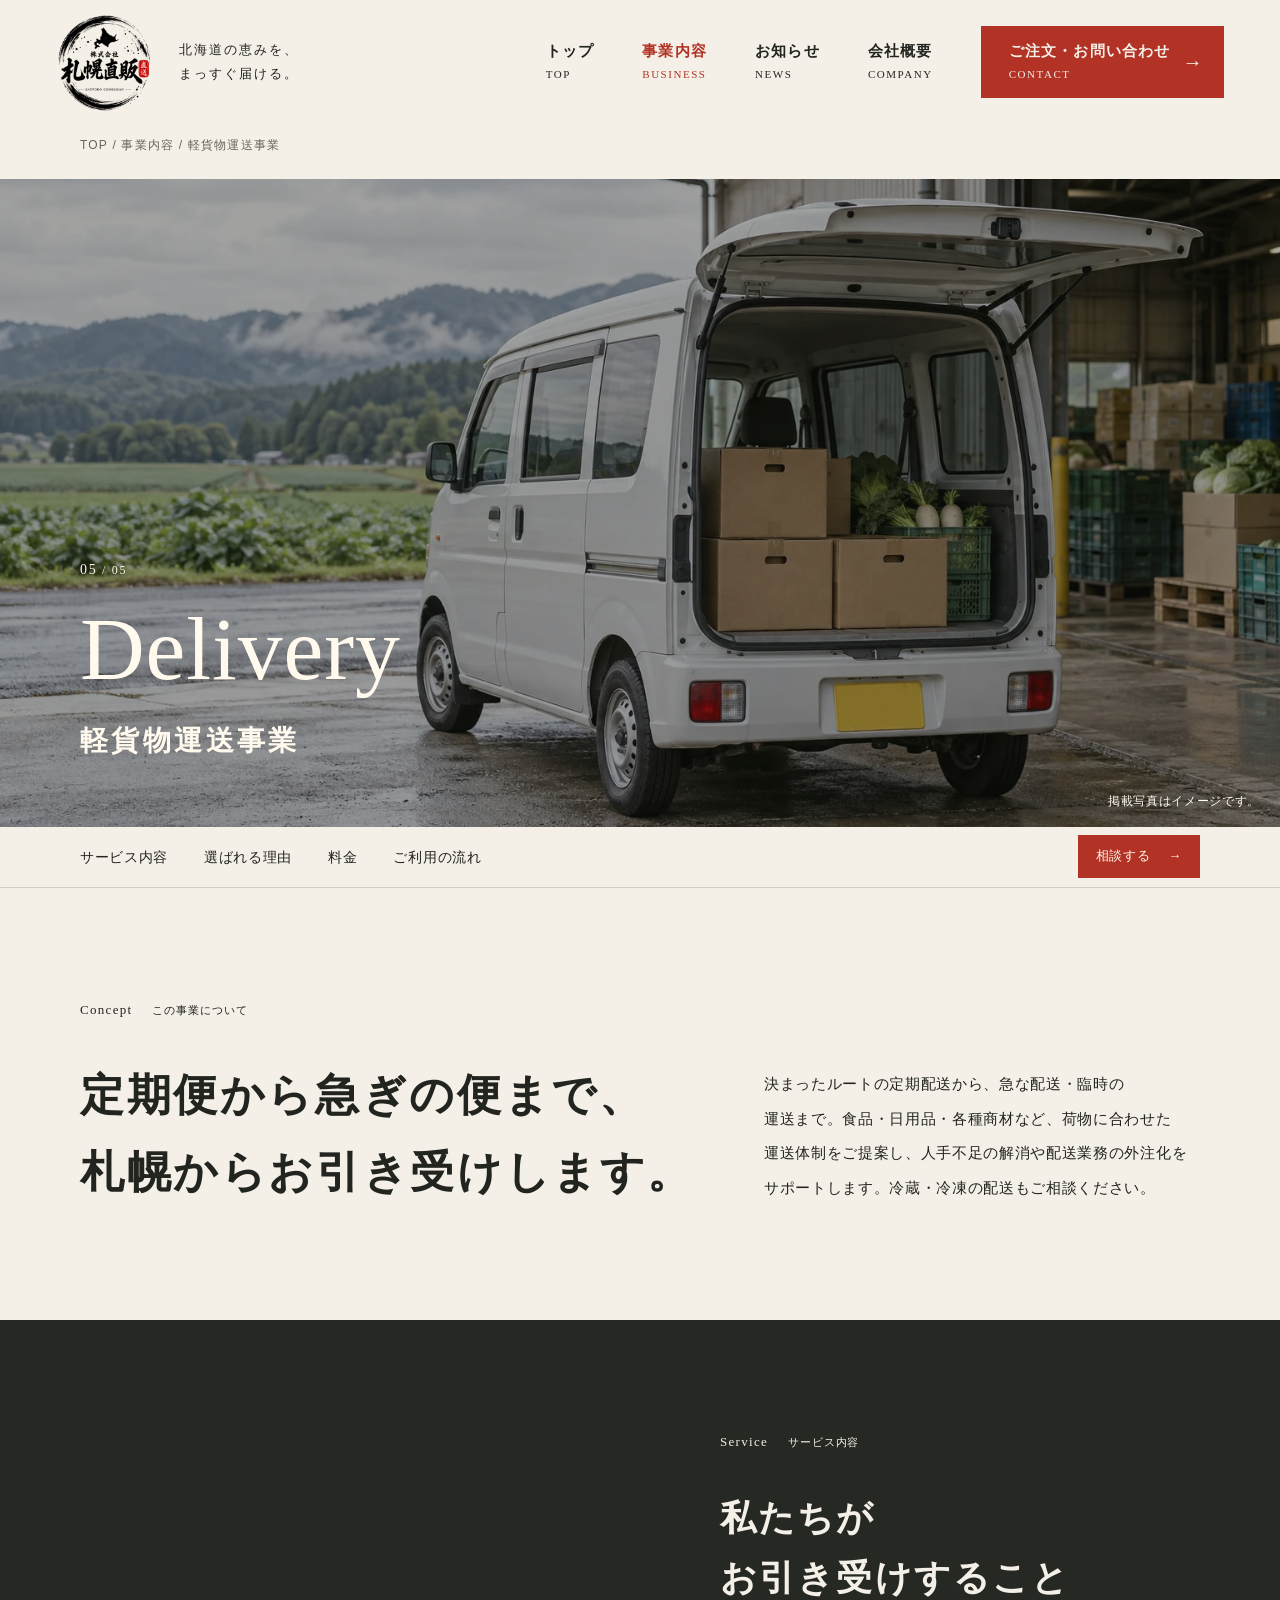
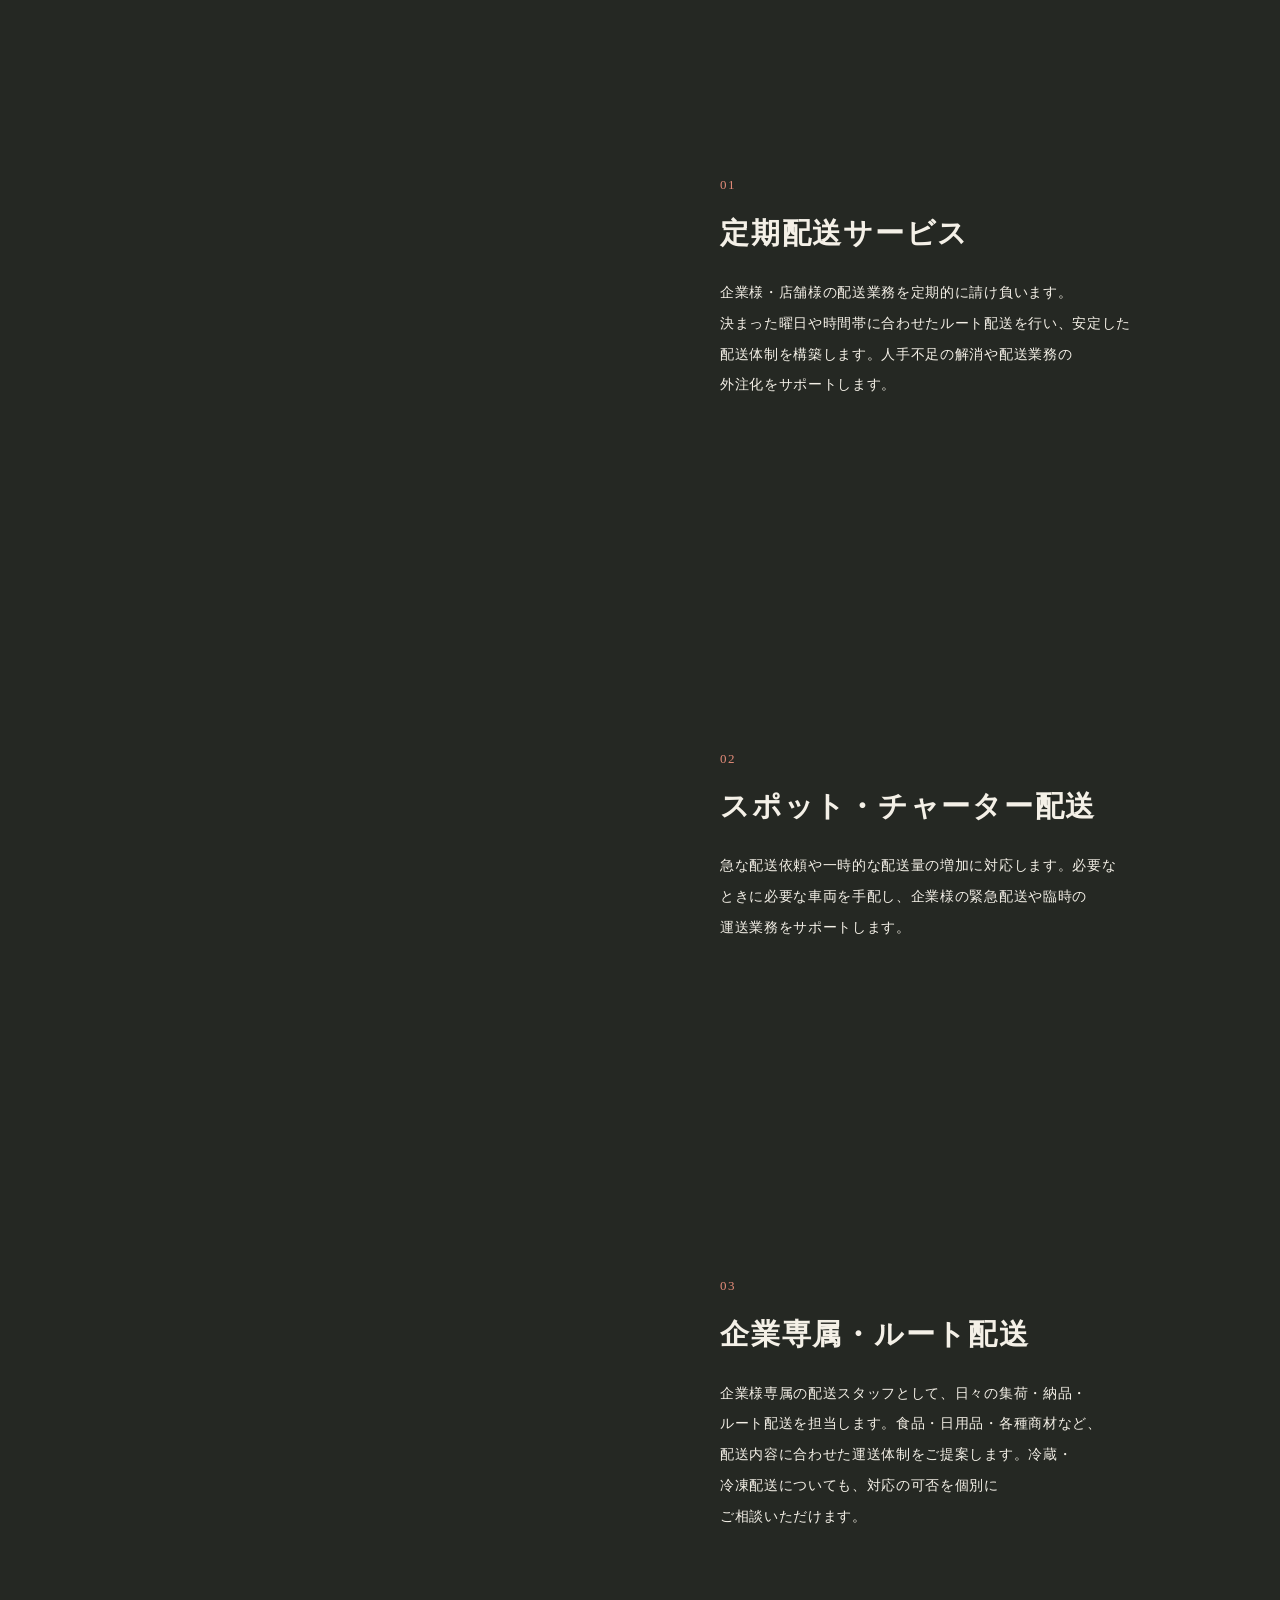
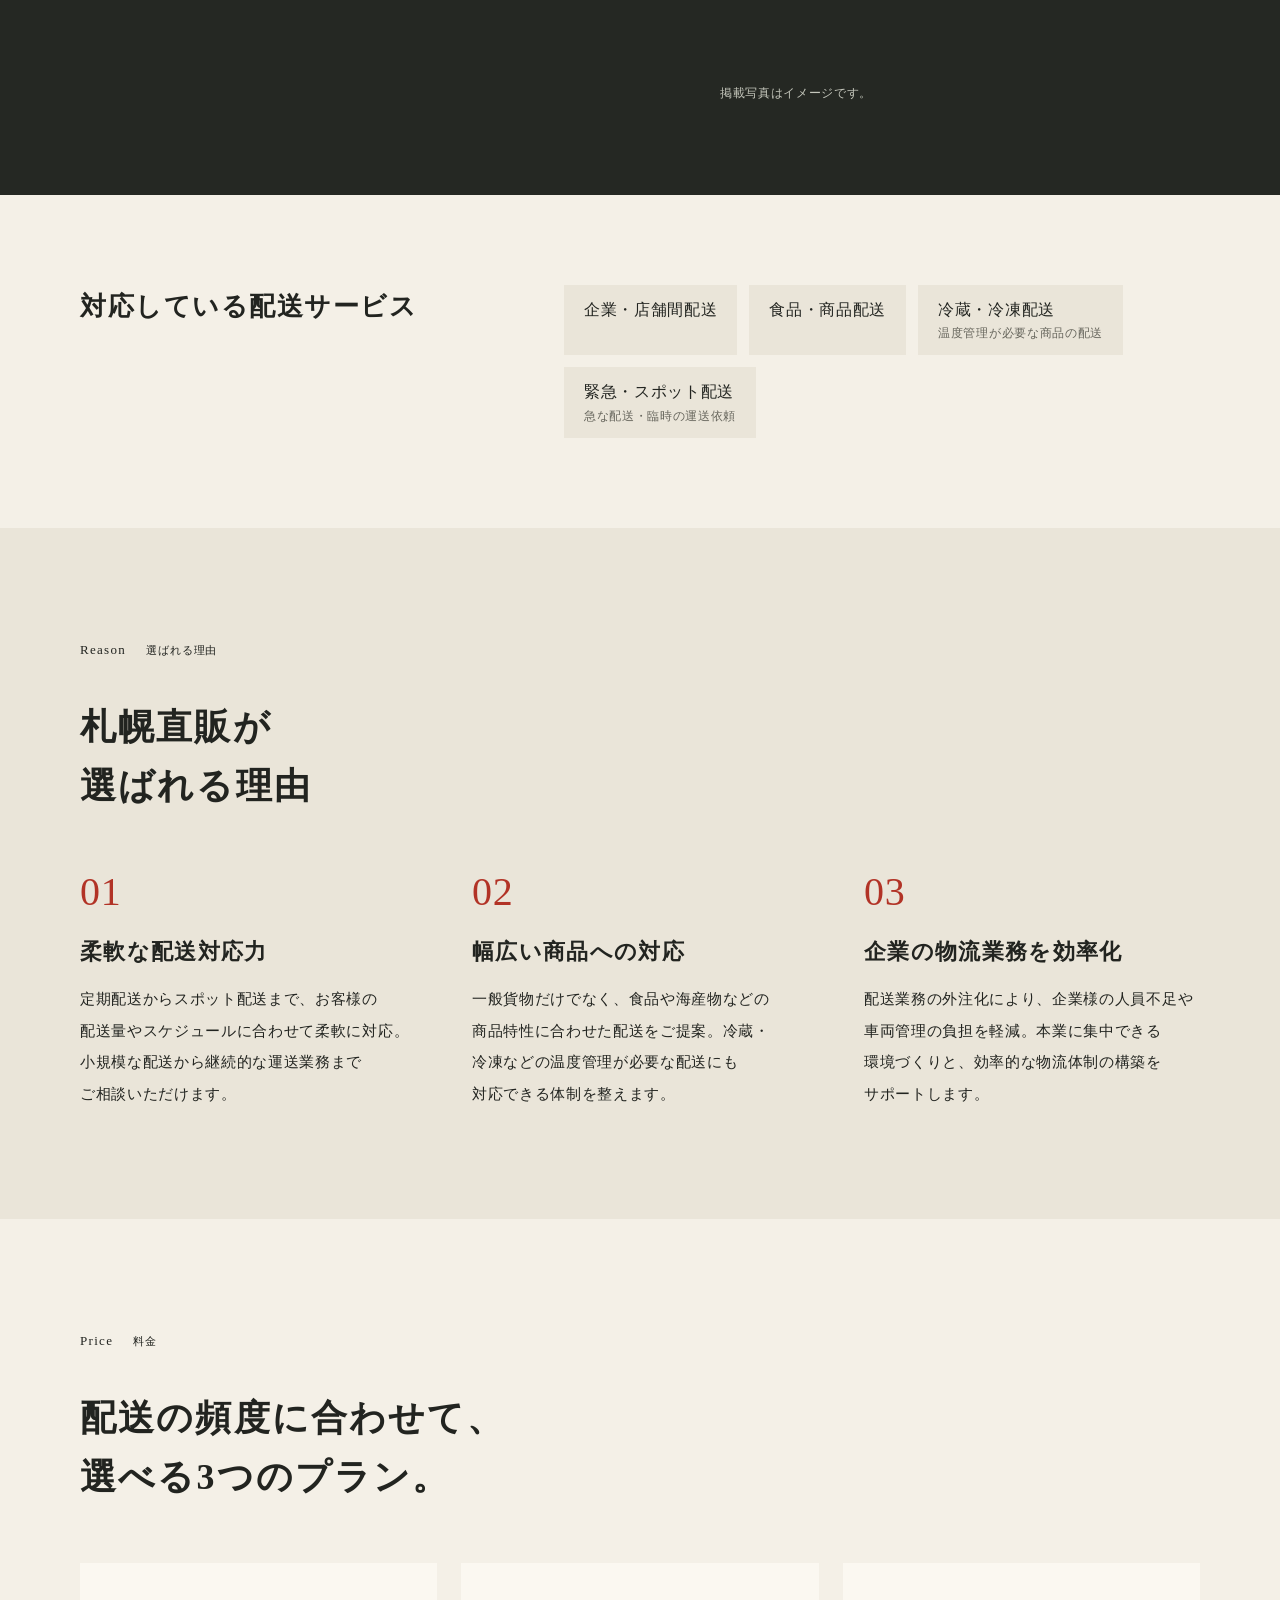
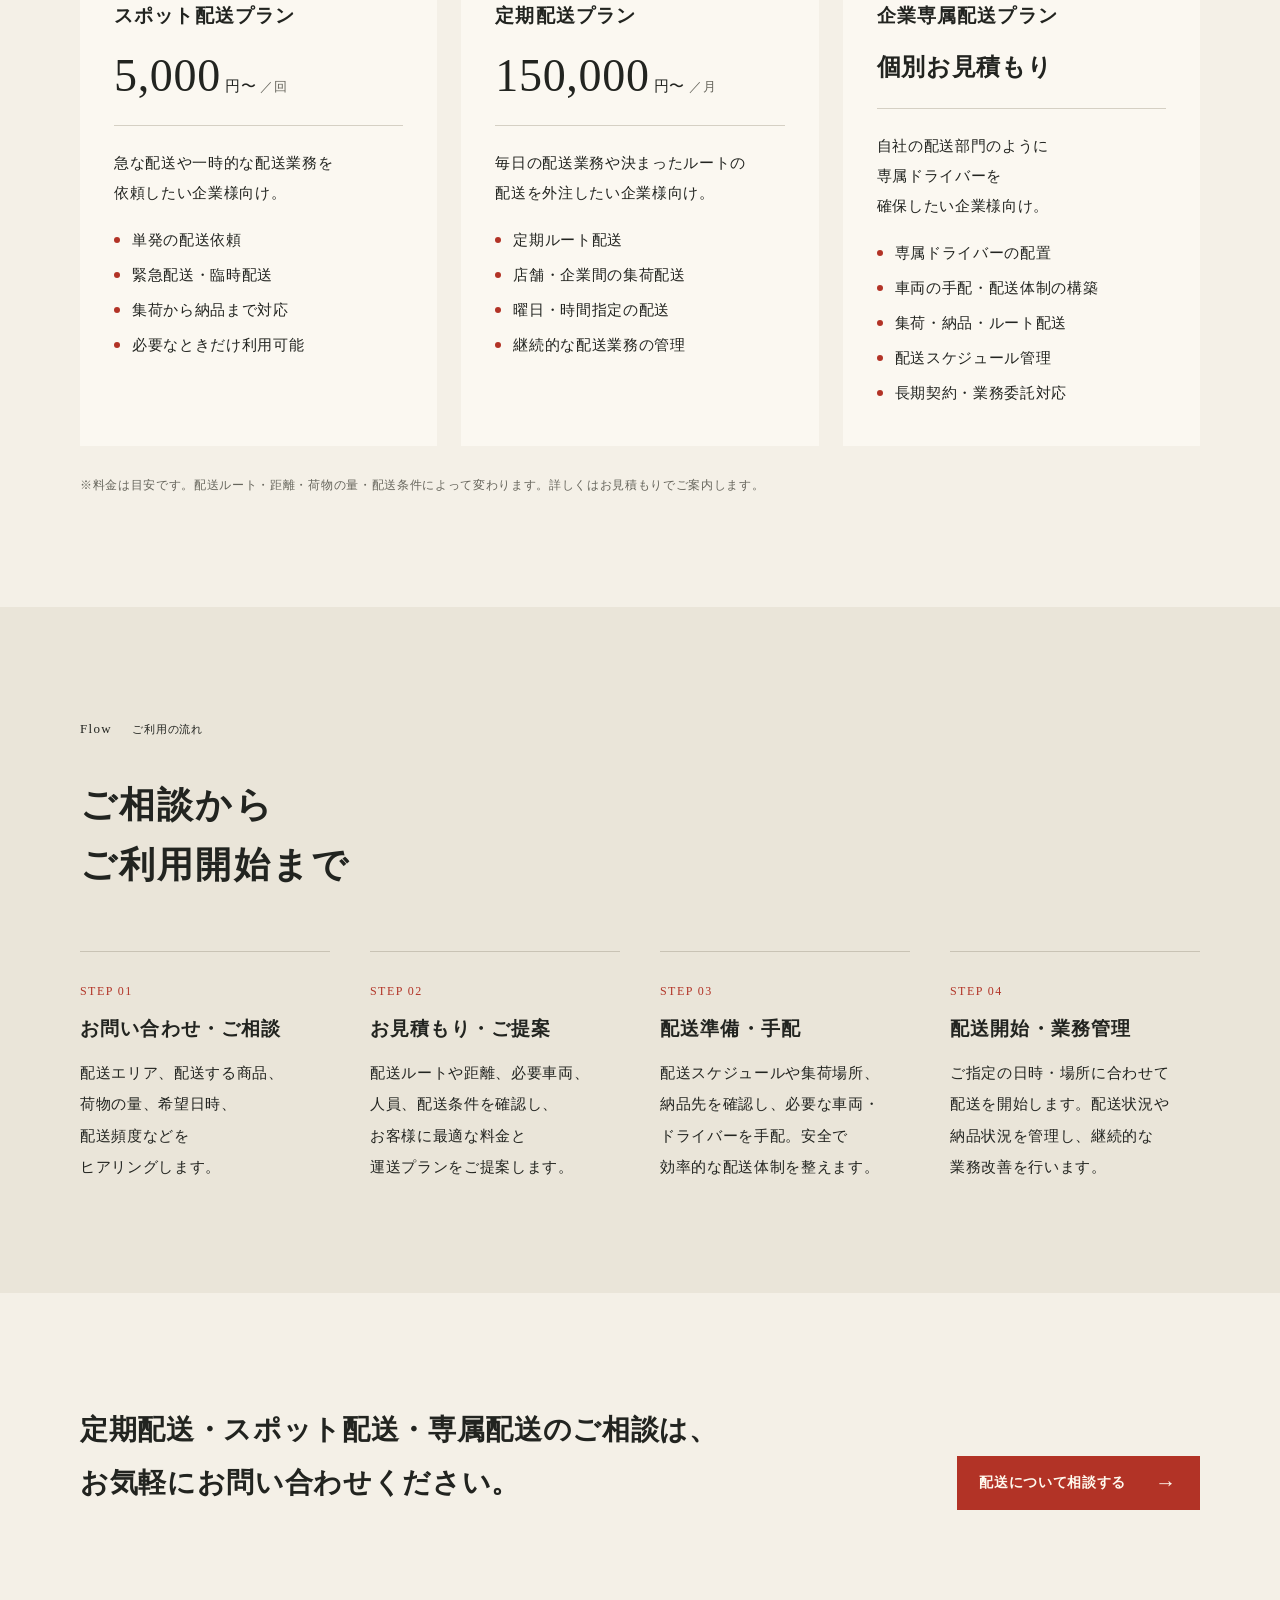
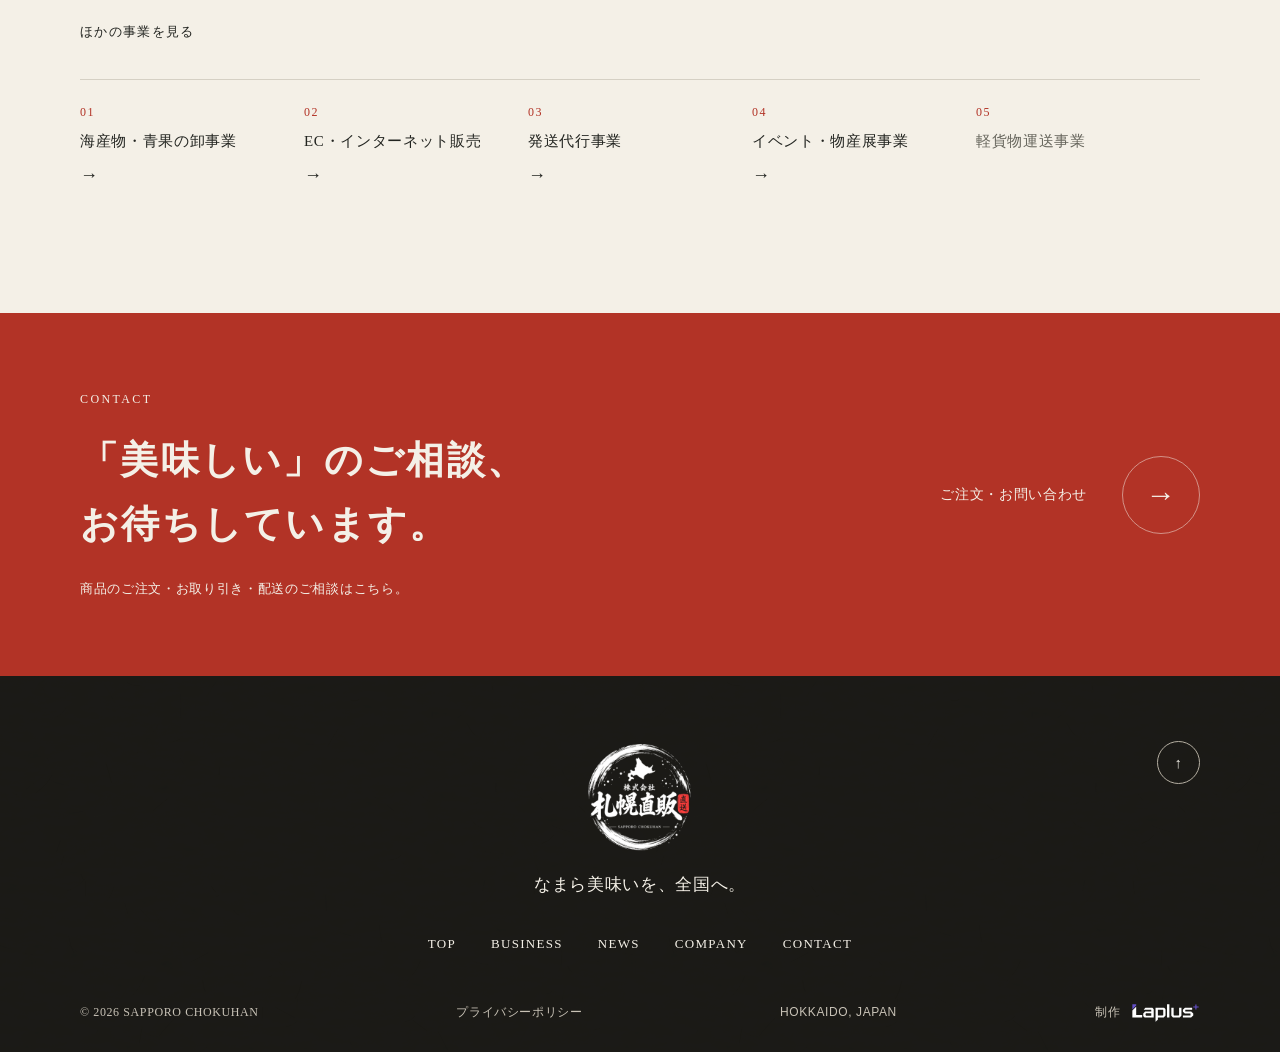
==== commit 42948fe8: "ヘッダーメニューを日本語大・英語小に（1.5.3）" ====
--- a/business-delivery.html
+++ b/business-delivery.html
@@ -1,13 +1,22 @@
-<!doctype html><html lang="ja"><head><meta charset="utf-8"><meta name="viewport" content="width=device-width, initial-scale=1"><meta name="robots" content="noindex,nofollow"><meta name="theme-color" content="#f4f0e7"><title>軽貨物運送事業 | 株式会社 札幌直販</title><link rel="icon" type="image/svg+xml" href="assets/logo.svg"><link rel="stylesheet" href="assets/site.css"></head><body><a class="skip-link" href="#main">本文へスキップ</a>
+<!doctype html><html lang="ja"><head><meta charset="utf-8"><meta name="viewport" content="width=device-width, initial-scale=1"><meta name="robots" content="noindex,nofollow"><meta name="theme-color" content="#f4f0e7"><title>軽貨物運送事業 | 株式会社 札幌直販</title><link rel="icon" type="image/svg+xml" href="assets/logo.svg"><link rel="stylesheet" href="assets/site.css?v=f4e7b446"></head><body><a class="skip-link" href="#main">本文へスキップ</a>
 <header class="site-header">
   <a class="brand" href="index.html" aria-label="札幌直販 TOP"><img src="assets/logo.webp" alt="株式会社 札幌直販" width="98" height="98"><span>北海道の恵みを、<br>まっすぐ届ける。</span></a>
   <button class="menu-toggle" type="button" aria-expanded="false" aria-controls="site-nav"><span class="menu-word">MENU</span><span class="menu-lines" aria-hidden="true"></span></button>
   <nav class="site-nav" id="site-nav" aria-label="メインナビゲーション">
-    <a href="index.html" >TOP<span>トップ</span></a>
-    <a href="business.html" aria-current="page">BUSINESS<span>事業内容</span></a>
-    <a href="news.html" >NEWS<span>お知らせ</span></a>
-    <a href="company.html" >COMPANY<span>会社概要</span></a>
-    <a class="nav-contact" href="contact.html" >CONTACT<span>ご注文・お問い合わせ</span><b aria-hidden="true">→</b></a>
+    <a href="index.html" >トップ<span lang="en">TOP</span></a>
+    <div class="nav-item has-sub">
+      <a href="business.html" aria-current="page">事業内容<span lang="en">BUSINESS</span></a>
+      <ul class="nav-sub" aria-label="事業内容">
+        <li><a href="business-wholesale.html"><span class="biz-num">01</span>海産物・青果の卸事業</a></li>
+        <li><a href="business-online-sales.html"><span class="biz-num">02</span>EC・インターネット販売</a></li>
+        <li><a href="business-fulfillment.html"><span class="biz-num">03</span>発送代行事業</a></li>
+        <li><a href="business-events.html"><span class="biz-num">04</span>イベント・物産展事業</a></li>
+        <li><a href="business-delivery.html"><span class="biz-num">05</span>軽貨物運送事業</a></li>
+      </ul>
+    </div>
+    <a href="news.html" >お知らせ<span lang="en">NEWS</span></a>
+    <a href="company.html" >会社概要<span lang="en">COMPANY</span></a>
+    <a class="nav-contact" href="contact.html" >ご注文・お問い合わせ<span lang="en">CONTACT</span><b aria-hidden="true">→</b></a>
   </nav>
 </header>
 <main id="main" class="biz-page bz-page">
@@ -107,4 +116,4 @@
 
 </main>
 <footer class="site-footer"><div class="wrap footer-main"><a class="footer-brand" href="index.html"><img src="assets/logo-light.webp" alt="株式会社 札幌直販" width="115" height="115"><span>なまら美味いを、全国へ。</span></a><div class="footer-links"><a href="index.html">TOP</a><a href="business.html">BUSINESS</a><a href="news.html">NEWS</a><a href="company.html">COMPANY</a><a href="contact.html">CONTACT</a></div><a class="back-top" href="#" aria-label="ページの先頭へ">↑</a></div><div class="wrap footer-bottom"><small>© 2026 SAPPORO CHOKUHAN</small><a href="privacy.html">プライバシーポリシー</a><span>HOKKAIDO, JAPAN</span><a class="footer-credit" href="https://laplusgroup.com/" target="_blank" rel="noopener">制作<img src="assets/laplus-light.svg" alt="Laplus（新しいタブで開く）" width="69" height="20" loading="lazy"></a></div></footer>
-<script defer src="assets/site.js"></script></body></html>+<script defer src="assets/site.js?v=7846290d"></script></body></html>
--- a/assets/site.css
+++ b/assets/site.css
@@ -253,8 +253,6 @@
 }
 
 /* Business pages */
-.business-more{display:flex;width:fit-content;align-items:center;gap:14px;margin-top:16px;font-size:12px;text-decoration:underline;text-underline-offset:5px}
-.business-more:hover{color:var(--red)}
 .company-businesses a{text-decoration:underline;text-underline-offset:4px}
 .company-businesses a:hover{color:var(--red)}
 .biz-num{font-family:Georgia,var(--serif);font-size:12px;letter-spacing:.12em;color:var(--red)}
@@ -432,3 +430,57 @@
 .footer-credit{display:inline-flex;align-items:center;gap:10px;font-size:9px;letter-spacing:.1em}
 .footer-credit img{width:69px;height:auto}
 .footer-credit:hover{opacity:.75}
+
+/* BUSINESS dropdown: hover or keyboard focus on PC, listed inline in the phone menu. */
+.nav-item{position:relative}
+.nav-item>a{display:block;font-family:Georgia,serif;font-size:16px;line-height:1.4;letter-spacing:.1em}
+.nav-item>a>span{font-family:var(--sans);display:block;font-size:10px;margin-top:6px;letter-spacing:.04em}
+.nav-item>a[aria-current=page],.nav-item>a:hover{color:var(--red)}
+.nav-sub{list-style:none;margin:0;padding:0}
+.nav-sub a{display:flex;align-items:baseline;gap:14px;font-family:var(--serif);font-size:14px;line-height:1.6;letter-spacing:.06em;white-space:nowrap}
+.nav-sub a:hover{color:var(--red)}
+@media(min-width:761px){
+ .nav-sub{position:absolute;top:100%;left:-28px;margin-top:18px;padding:14px 28px;background:var(--paper-deep);opacity:0;visibility:hidden;transform:translateY(-4px);transition:opacity .2s,transform .2s,visibility .2s}
+ .nav-sub::before{content:"";position:absolute;left:0;right:0;bottom:100%;height:18px}
+ .nav-sub a{padding:10px 0}
+ .has-sub:hover .nav-sub,.has-sub:focus-within .nav-sub{opacity:1;visibility:visible;transform:none}
+}
+@media(max-width:760px){
+ .nav-item>a{padding:18px 0 10px;font-size:23px}
+ .nav-item>a>span{font-size:11px}
+ .nav-sub{padding:0 0 12px 2px}
+ .nav-sub a{padding:9px 0;font-size:14px}
+}
+
+/* Readable minimum type sizes (1.5.2). */
+.business-en{font-family:var(--serif);font-weight:700;font-size:20px;line-height:1.4;color:var(--ink);letter-spacing:.02em}
+.about-body{font-size:16px;line-height:2.15}
+.about-body p,.business-description{word-break:auto-phrase;text-wrap:pretty}
+.about-body p+p{margin-top:1.2em}
+.business-description,.food-text p,.section-heading>p,.delivery-copy p:not(.section-label),.business-intro>p:last-child,.business-detail,.news-row h3,.company dl,.company dd,.page-heading>p:last-child,.contact-guide p,.privacy-content,.biz-row-copy>p:not(.eyebrow),.bz-reason-list p,.bz-plan-target,.bz-plan-items li,.bz-flow p{font-size:15px}
+.business-description{line-height:2;max-width:30em}
+.plain-link,.text-link,.food-section .plain-link,.business-copy .plain-link,.hero-copy .text-link,.delivery-copy .text-link,.news-layout .text-link,.biz-row-copy .text-link,.biz-cta,.contact-cta a,.form-row label,.bz-localnav-inner,.voice-toggle,.form-notice,.form-status,.dialog-inner>p,.map-caption,.article-meta{font-size:14px}
+.footer-links,.news-meta,.consent,.contact-guide .contact-note,.contact-cta p:not(.eyebrow),.seafood-gallery figcaption,.voice-meta,.bz-localnav-inner .bz-localnav-cta{font-size:13px}
+.section-note,.bz-price-note,.bz-plan-note,.bz-service-note,.bz-hero-note,.bz-scope-list small,.map-note,.voice-note,.preview-note,.image-note,.business-hint,.field-help,.required-note,.confirm-details dt,.privacy-date,.logistics-caption small,.phone-contact small,.form-row label small,.footer-bottom,.footer-bottom small,.footer-credit,.breadcrumb,.news-meta>span{font-size:12px}
+.section-label{font-size:13px}
+.section-label small,.site-nav>a>span,.nav-item>a>span{font-size:11px}
+@media(max-width:1050px) and (min-width:761px){.business-copy .plain-link{font-size:13px}.business-description{font-size:14px}}
+@media(min-width:761px) and (max-height:760px){.business-description{font-size:14px}.business-en{font-size:18px}}
+@media(max-width:760px){
+ .business-en{font-size:17px}
+ .section-label{font-size:12px}
+ .about-body{font-size:15px;line-height:2.1}
+ .business-description,.food-text p,.section-heading>p,.delivery-copy p:not(.section-label),.business-intro>p:last-child,.business-detail,.news-row h3,.company dl,.company dd,.page-heading>p:last-child,.contact-guide p,.privacy-content,.biz-row-copy>p:not(.eyebrow),.bz-reason-list p,.bz-plan-target,.bz-plan-items li,.bz-flow p{font-size:14px}
+ .plain-link,.text-link,.food-section .plain-link,.business-copy .plain-link,.hero-copy .text-link,.delivery-copy .text-link,.news-layout .text-link,.biz-row-copy .text-link,.biz-cta,.contact-cta a,.form-row label,.bz-localnav-inner,.voice-toggle,.form-notice,.form-status,.dialog-inner>p,.map-caption,.article-meta{font-size:13px}
+ .footer-links,.news-meta,.consent,.contact-guide .contact-note,.contact-cta p:not(.eyebrow),.seafood-gallery figcaption,.voice-meta{font-size:12px}
+ .section-note,.bz-price-note,.bz-plan-note,.bz-service-note,.bz-hero-note,.bz-scope-list small,.map-note,.voice-note,.preview-note,.image-note,.business-hint,.field-help,.required-note,.confirm-details dt,.privacy-date,.logistics-caption small,.phone-contact small,.form-row label small,.footer-bottom,.footer-bottom small,.footer-credit,.breadcrumb,.news-meta>span{font-size:11px}
+}
+
+/* Header nav: Japanese label large, English small (1.5.3). */
+.site-nav>a,.nav-item>a{font-family:var(--serif);font-size:15px;font-weight:600;line-height:1.4;letter-spacing:.08em}
+.site-nav>a>span,.nav-item>a>span{font-family:Georgia,serif;font-size:11px;font-weight:400;margin-top:5px;letter-spacing:.14em}
+.nav-contact b{top:50%;transform:translateY(-50%)}
+@media(max-width:760px){
+ .site-nav>a,.nav-item>a{font-size:19px}
+ .site-nav>a>span,.nav-item>a>span{font-size:11px;margin-top:6px}
+}
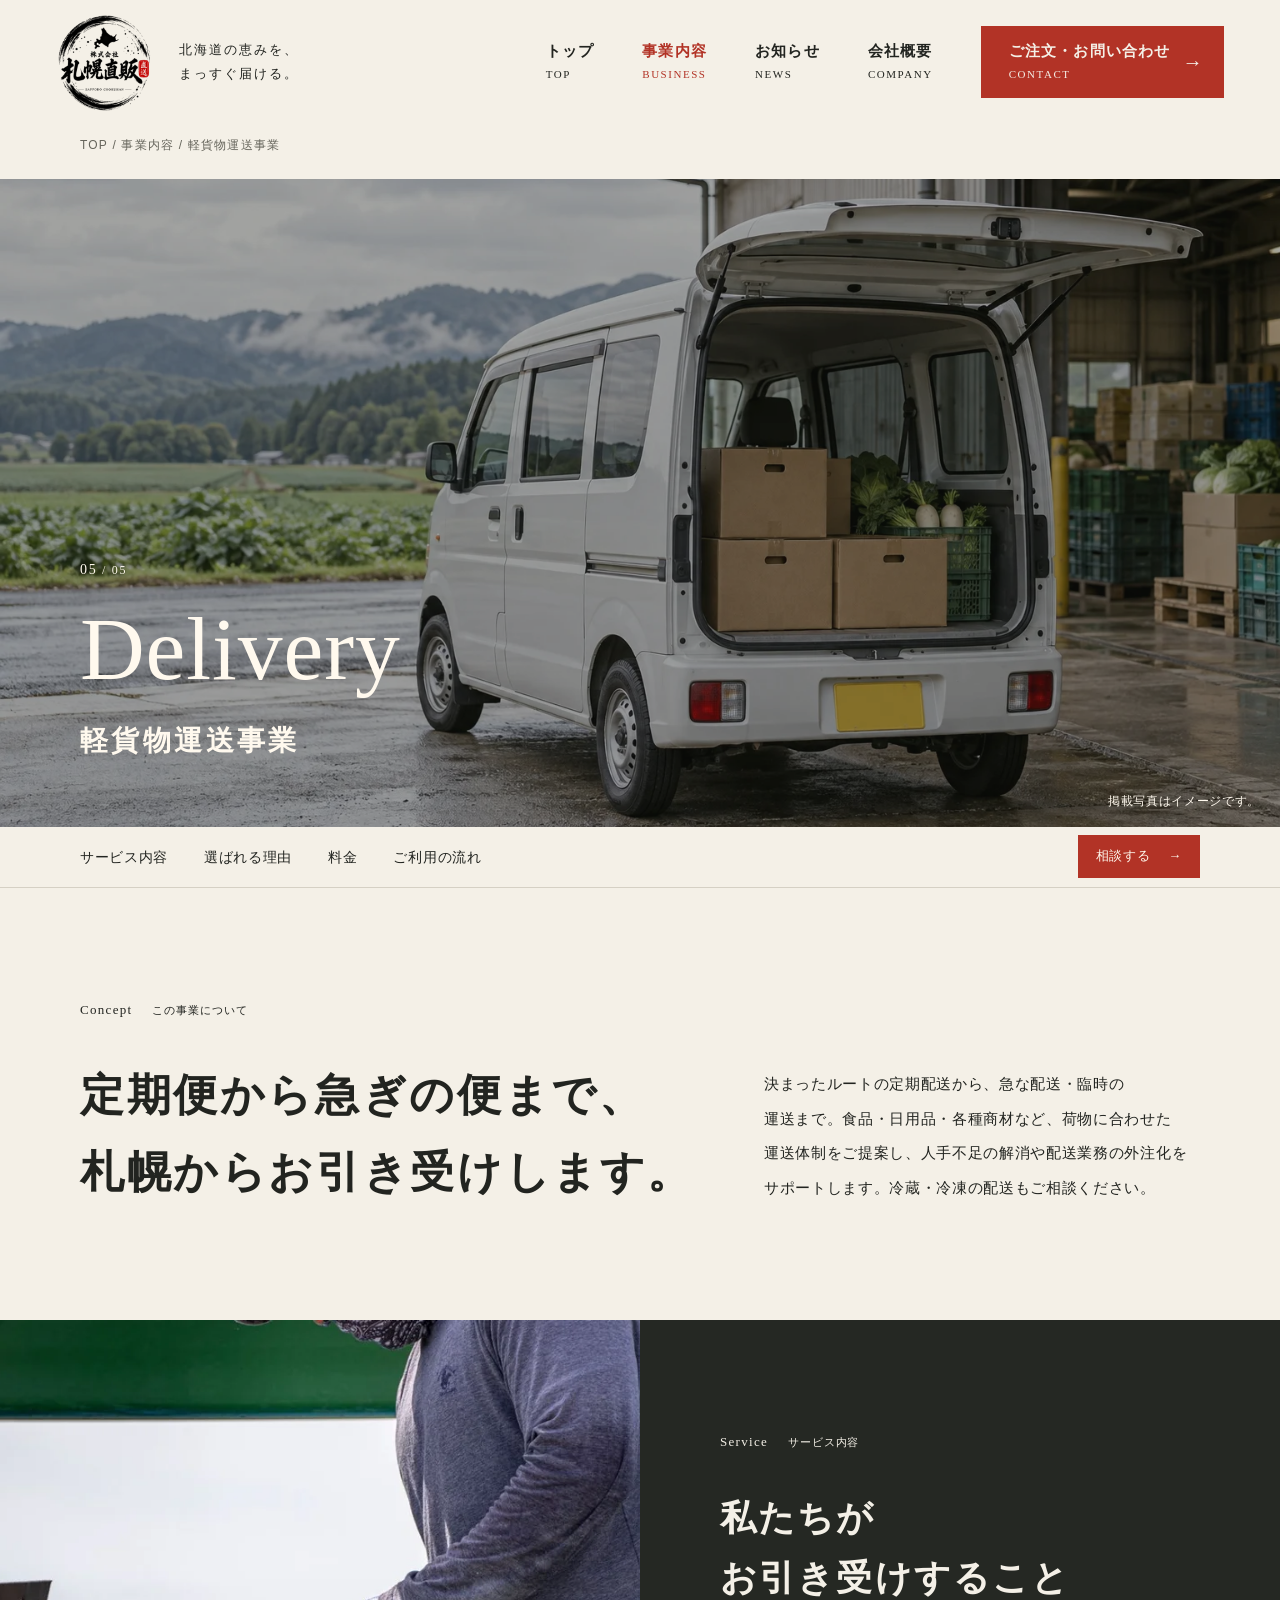
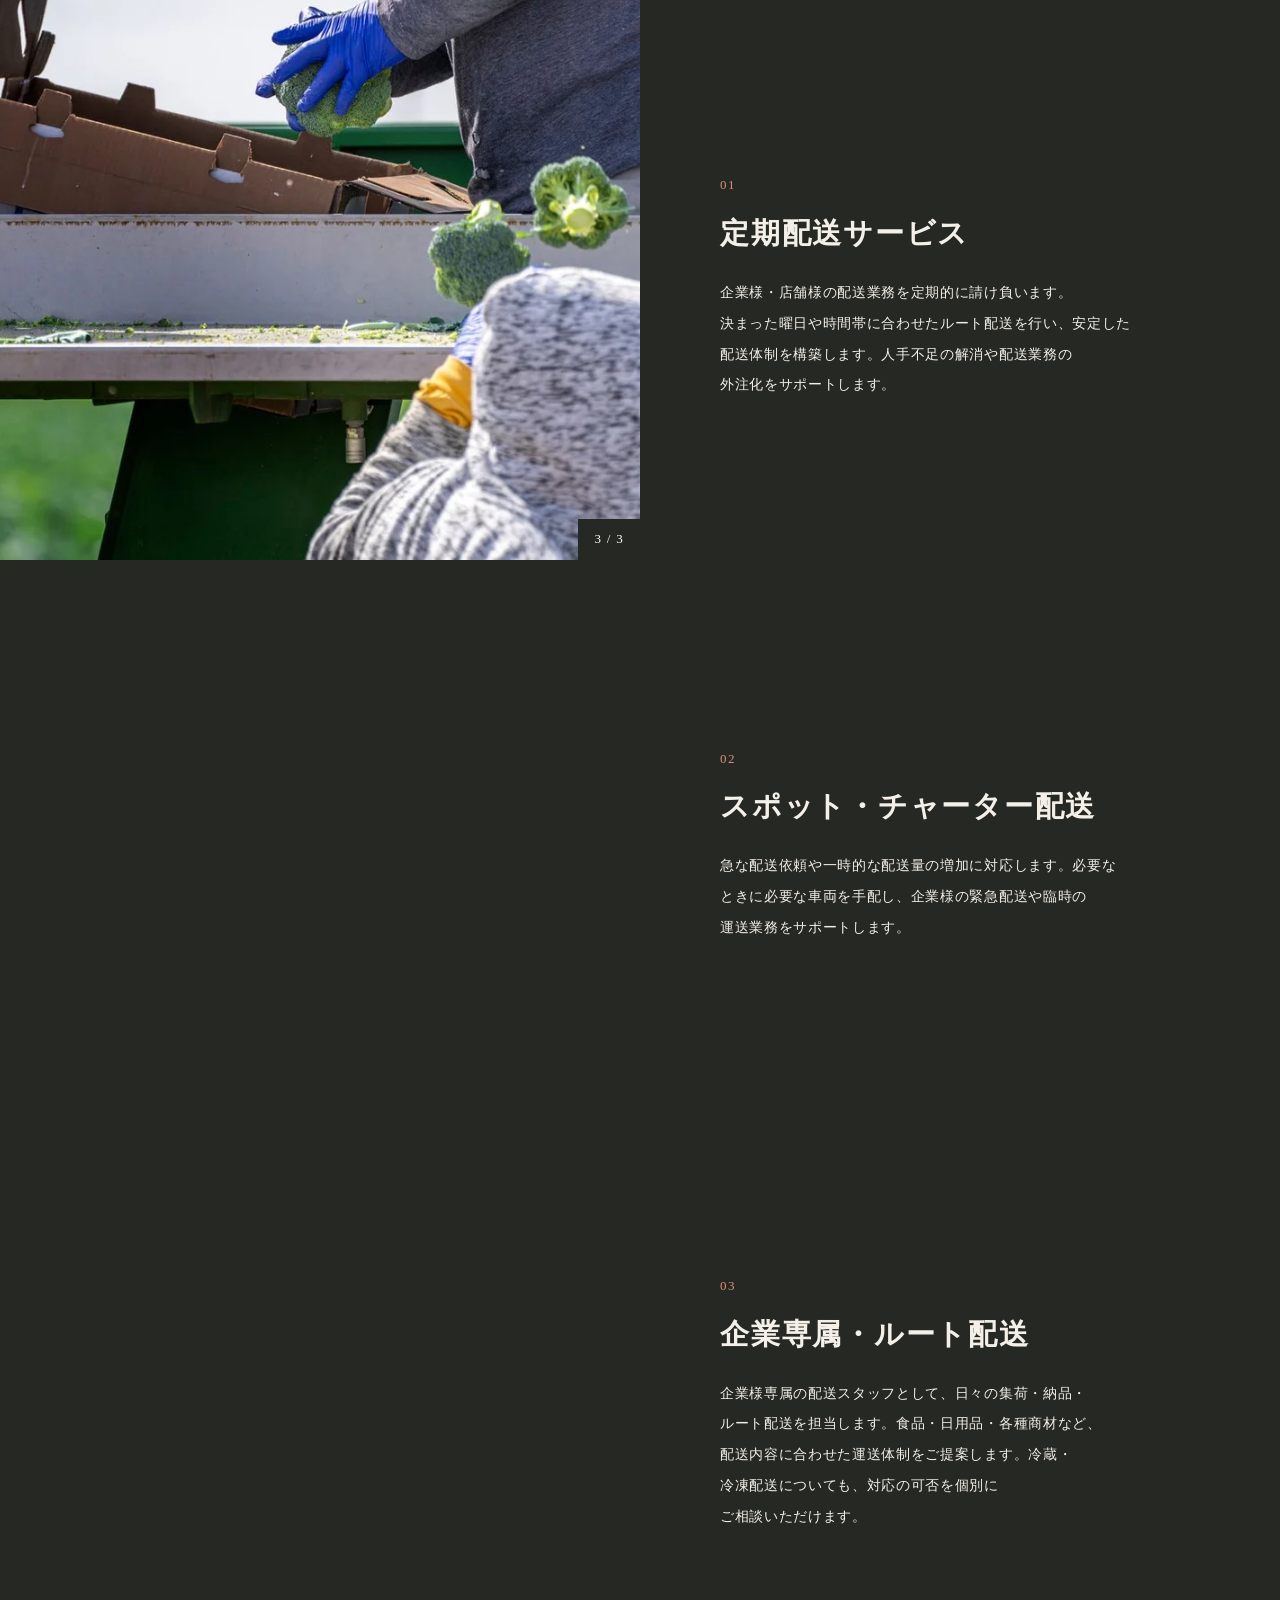
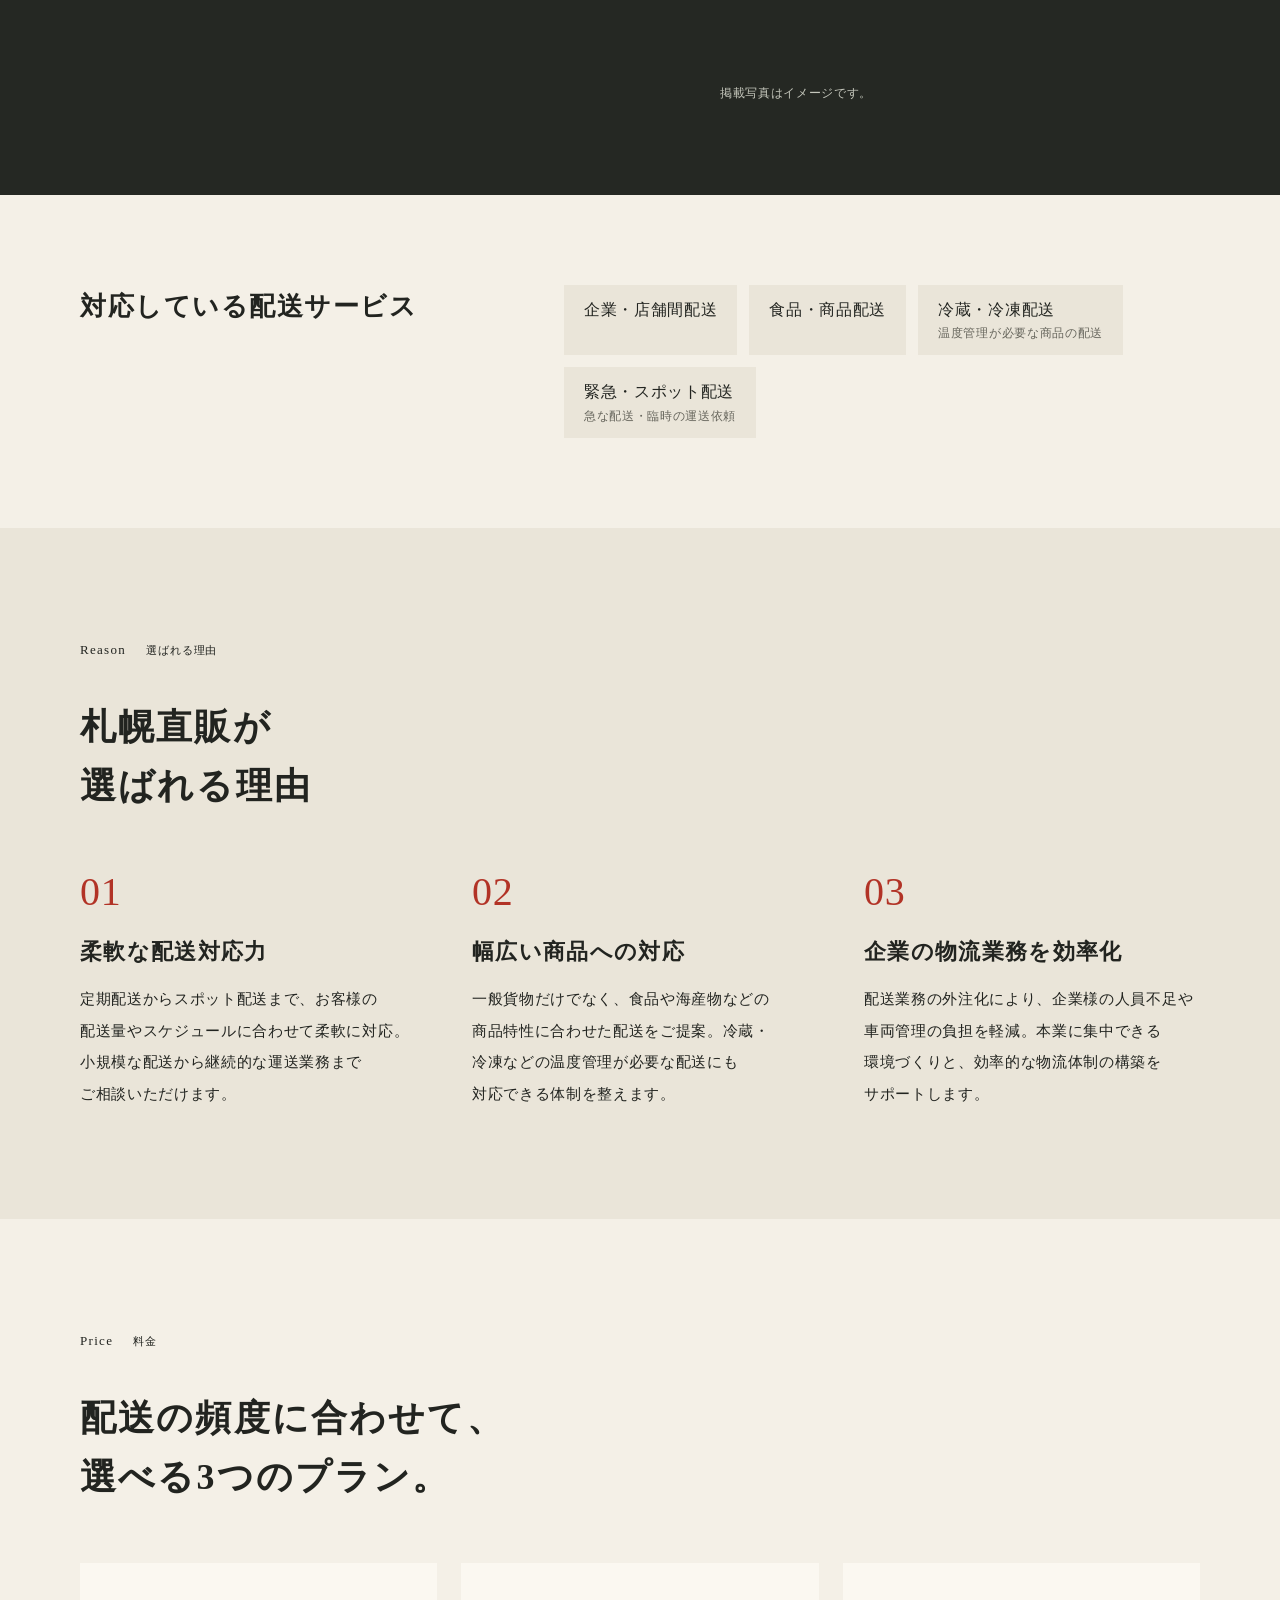
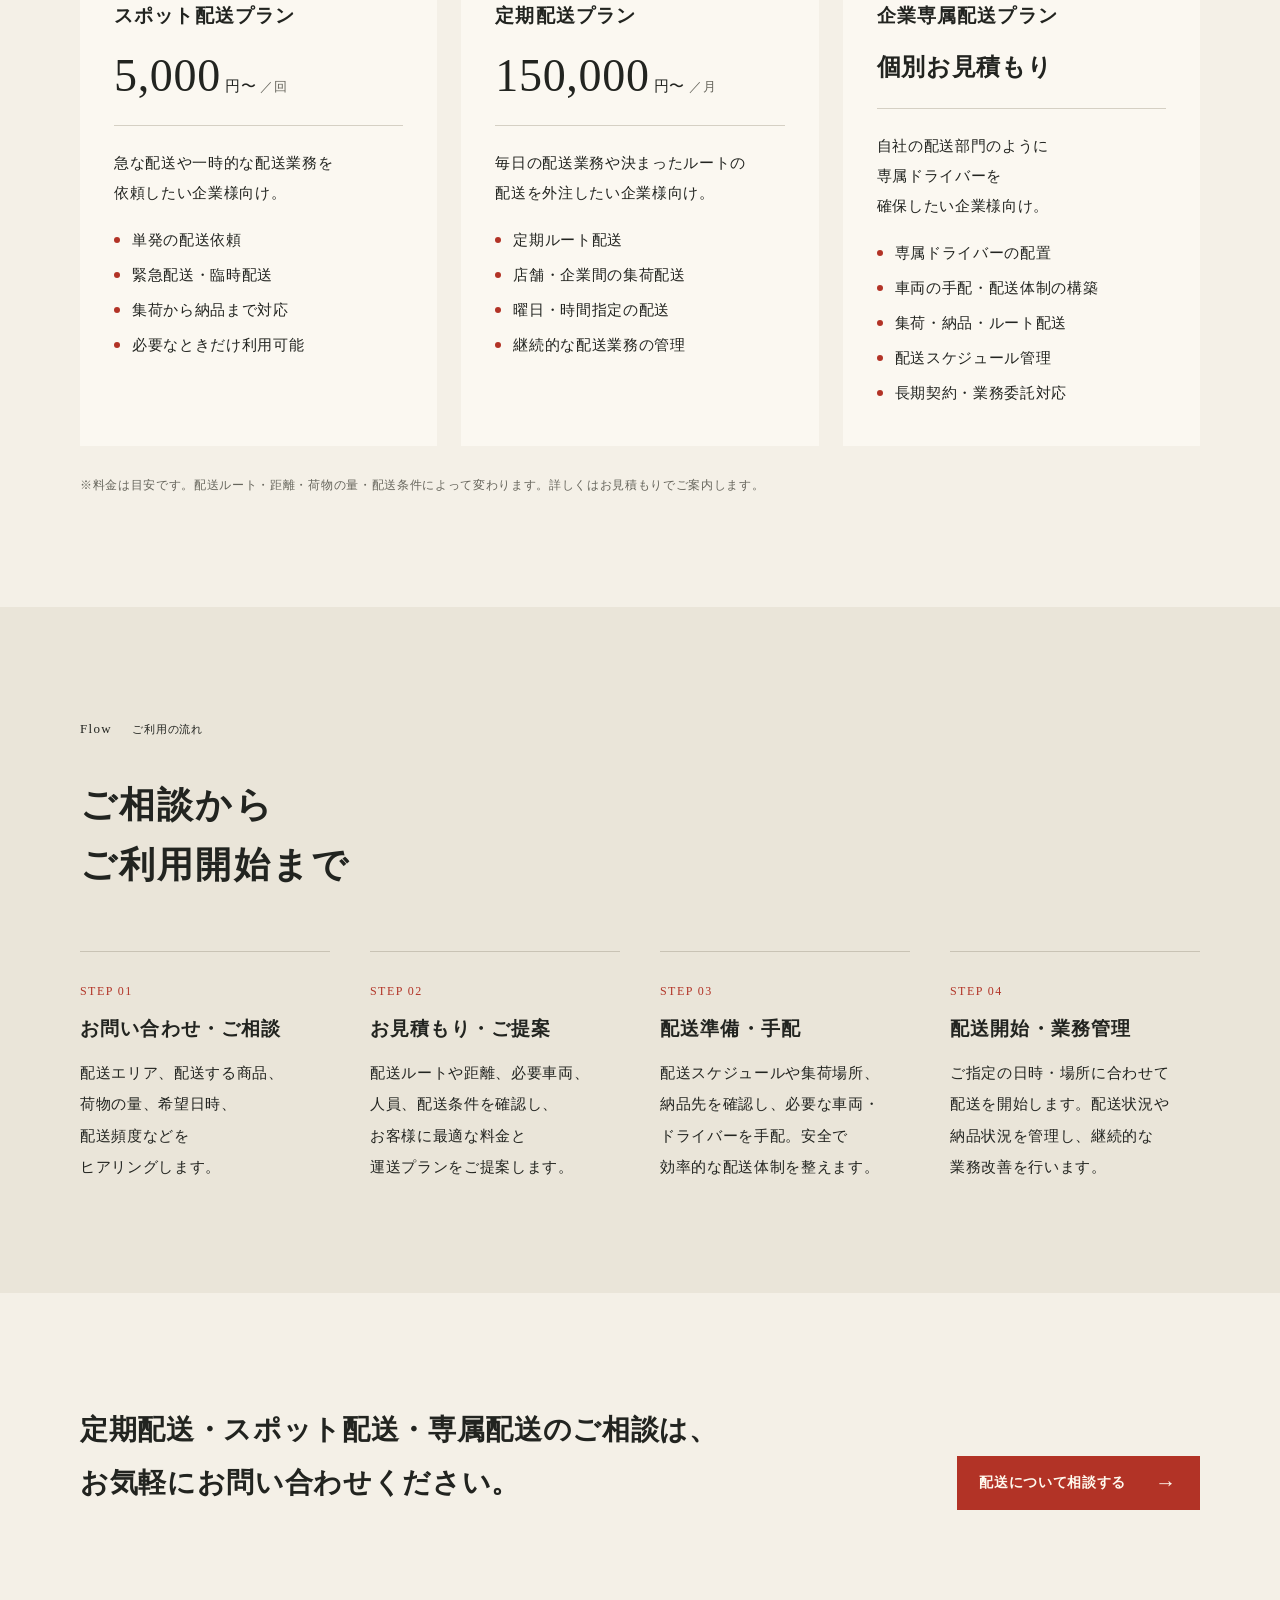
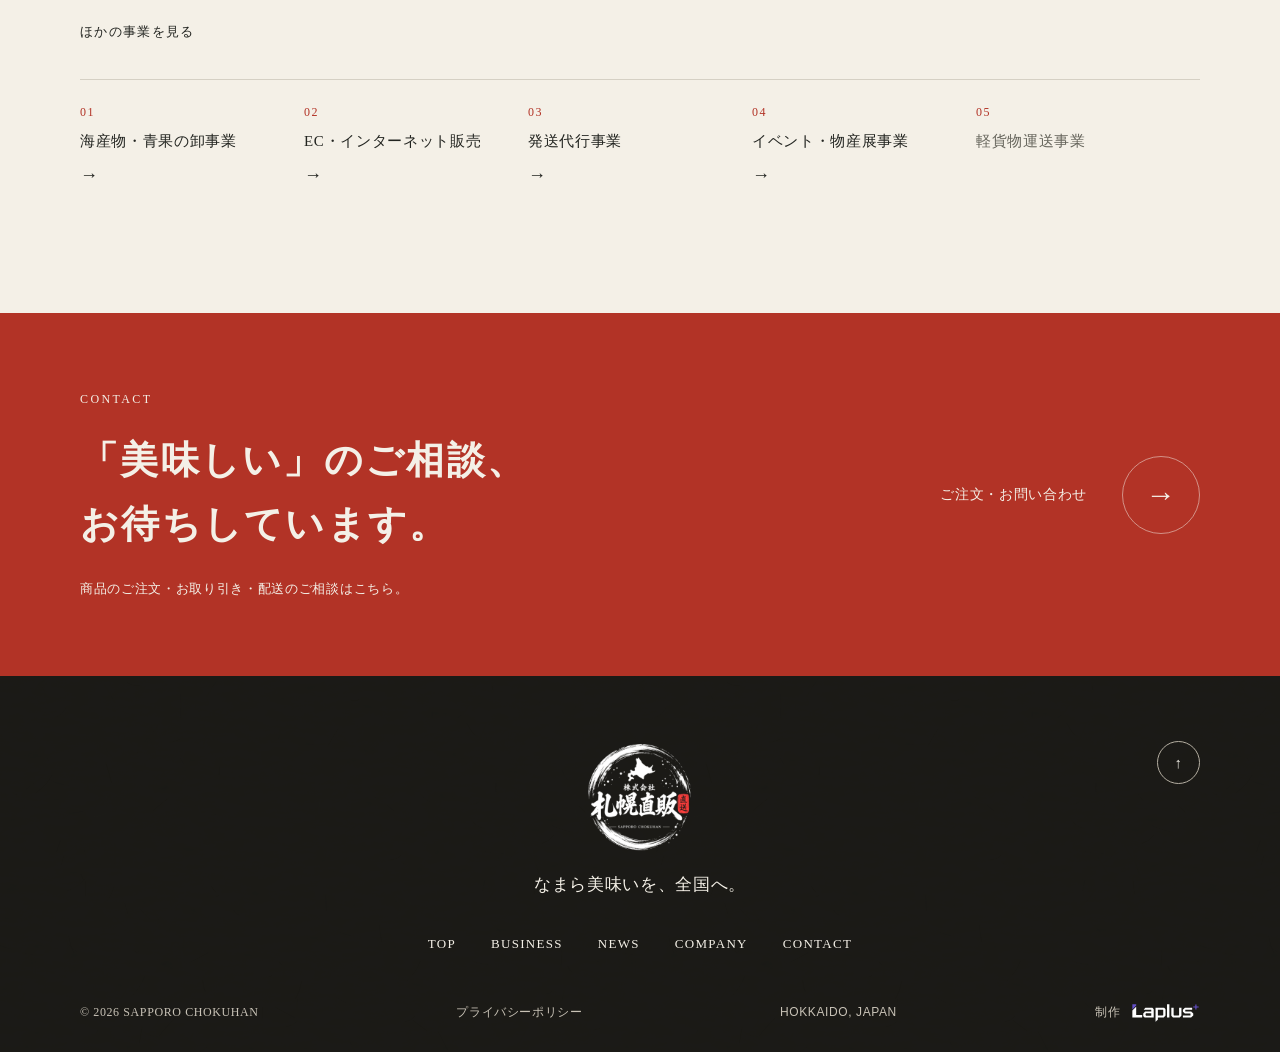
==== commit 2a0da652: "TOPの文言と事業スライダーの番号を整理（1.5.4）" ====
--- a/business-delivery.html
+++ b/business-delivery.html
@@ -1,4 +1,4 @@
-<!doctype html><html lang="ja"><head><meta charset="utf-8"><meta name="viewport" content="width=device-width, initial-scale=1"><meta name="robots" content="noindex,nofollow"><meta name="theme-color" content="#f4f0e7"><title>軽貨物運送事業 | 株式会社 札幌直販</title><link rel="icon" type="image/svg+xml" href="assets/logo.svg"><link rel="stylesheet" href="assets/site.css?v=f4e7b446"></head><body><a class="skip-link" href="#main">本文へスキップ</a>
+<!doctype html><html lang="ja"><head><meta charset="utf-8"><meta name="viewport" content="width=device-width, initial-scale=1"><meta name="robots" content="noindex,nofollow"><meta name="theme-color" content="#f4f0e7"><title>軽貨物運送事業 | 株式会社 札幌直販</title><link rel="icon" type="image/svg+xml" href="assets/logo.svg"><link rel="stylesheet" href="assets/site.css?v=1eba6678"></head><body><a class="skip-link" href="#main">本文へスキップ</a>
 <header class="site-header">
   <a class="brand" href="index.html" aria-label="札幌直販 TOP"><img src="assets/logo.webp" alt="株式会社 札幌直販" width="98" height="98"><span>北海道の恵みを、<br>まっすぐ届ける。</span></a>
   <button class="menu-toggle" type="button" aria-expanded="false" aria-controls="site-nav"><span class="menu-word">MENU</span><span class="menu-lines" aria-hidden="true"></span></button>
@@ -116,4 +116,4 @@
 
 </main>
 <footer class="site-footer"><div class="wrap footer-main"><a class="footer-brand" href="index.html"><img src="assets/logo-light.webp" alt="株式会社 札幌直販" width="115" height="115"><span>なまら美味いを、全国へ。</span></a><div class="footer-links"><a href="index.html">TOP</a><a href="business.html">BUSINESS</a><a href="news.html">NEWS</a><a href="company.html">COMPANY</a><a href="contact.html">CONTACT</a></div><a class="back-top" href="#" aria-label="ページの先頭へ">↑</a></div><div class="wrap footer-bottom"><small>© 2026 SAPPORO CHOKUHAN</small><a href="privacy.html">プライバシーポリシー</a><span>HOKKAIDO, JAPAN</span><a class="footer-credit" href="https://laplusgroup.com/" target="_blank" rel="noopener">制作<img src="assets/laplus-light.svg" alt="Laplus（新しいタブで開く）" width="69" height="20" loading="lazy"></a></div></footer>
-<script defer src="assets/site.js?v=7846290d"></script></body></html>+<script defer src="assets/site.js?v=eac50b95"></script></body></html>
--- a/assets/site.css
+++ b/assets/site.css
@@ -484,3 +484,13 @@
  .site-nav>a,.nav-item>a{font-size:19px}
  .site-nav>a>span,.nav-item>a>span{font-size:11px;margin-top:6px}
 }
+
+/* TOP business switcher: business names instead of numbers (1.5.3). */
+.business-bottom{justify-content:flex-start}
+.business-pagination{flex-wrap:wrap;gap:8px 26px}
+.business-pagination button{font-family:var(--serif);font-size:15px;letter-spacing:.06em;min-width:0}
+@media(max-width:760px){
+ .business-pagination{justify-content:flex-start;gap:6px 20px}
+ .business-pagination button{font-size:14px}
+}
+.food-text p,.delivery-copy p{word-break:keep-all;overflow-wrap:anywhere}
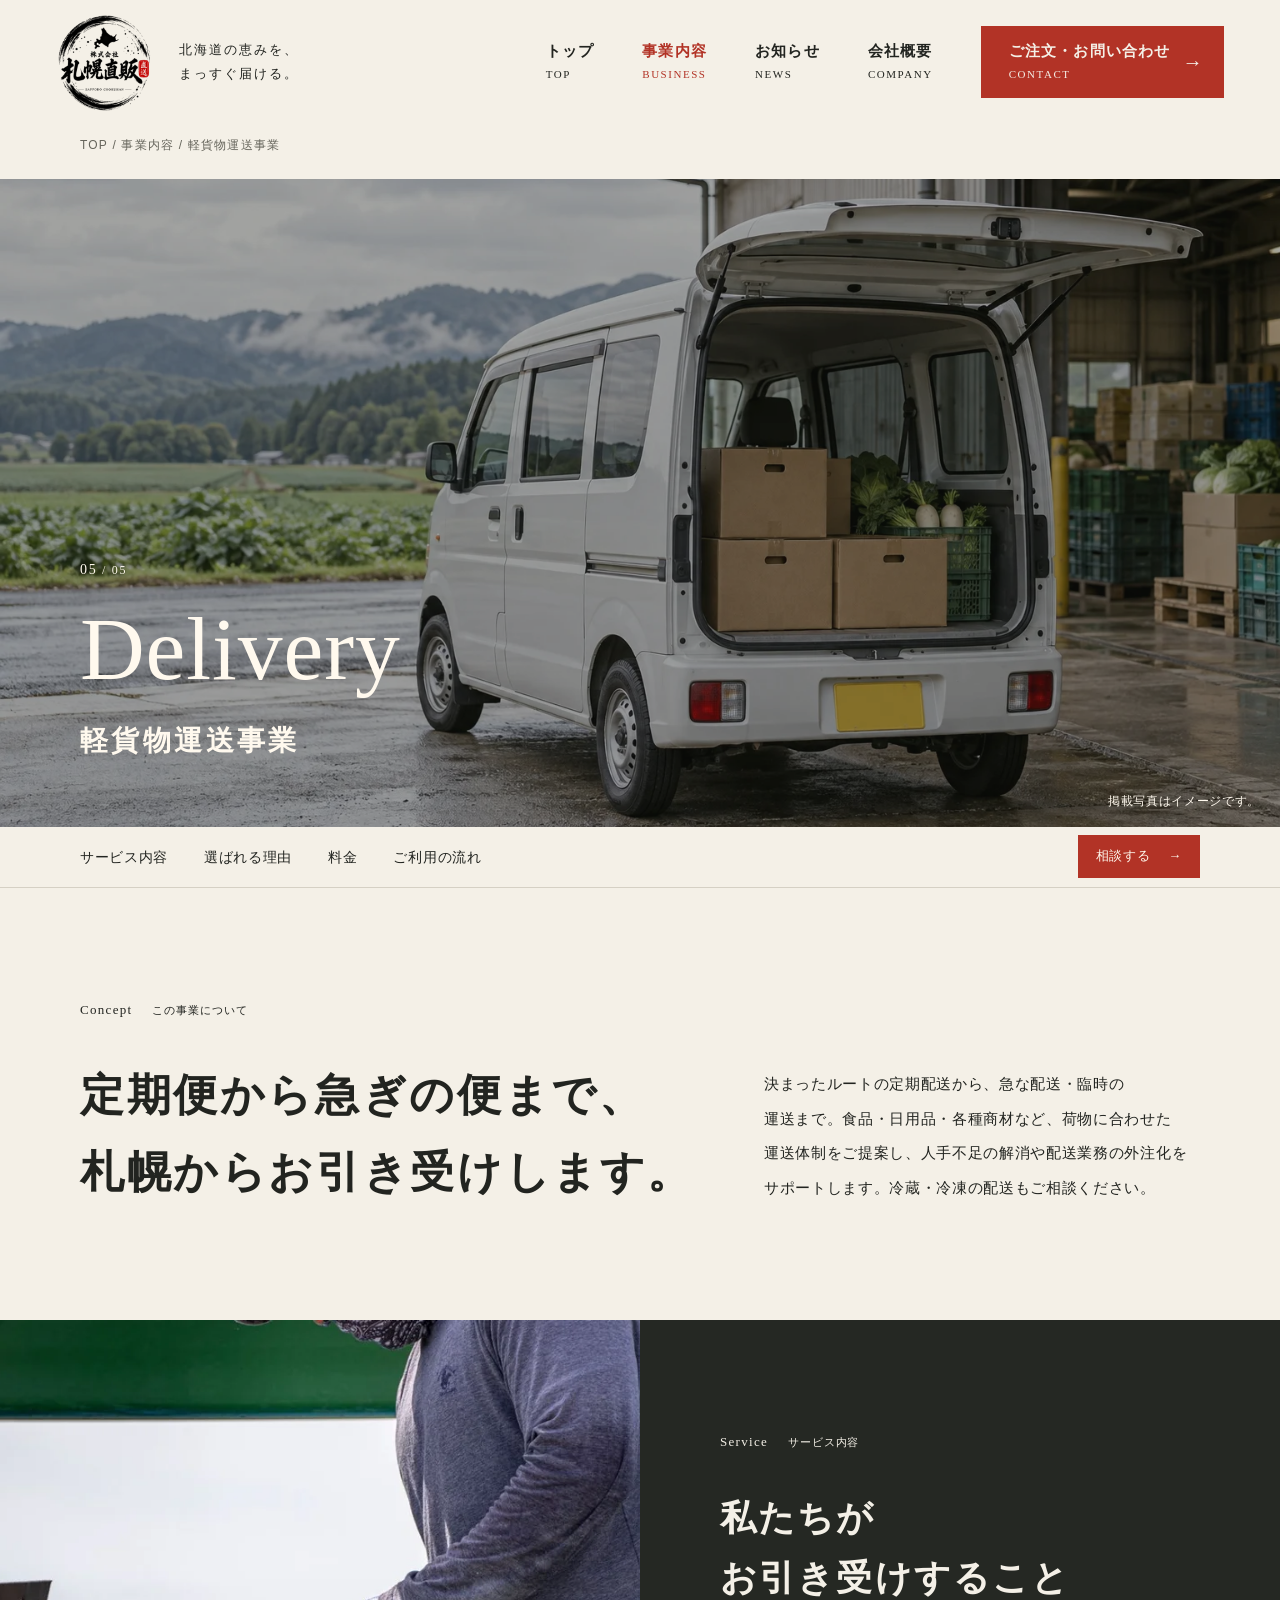
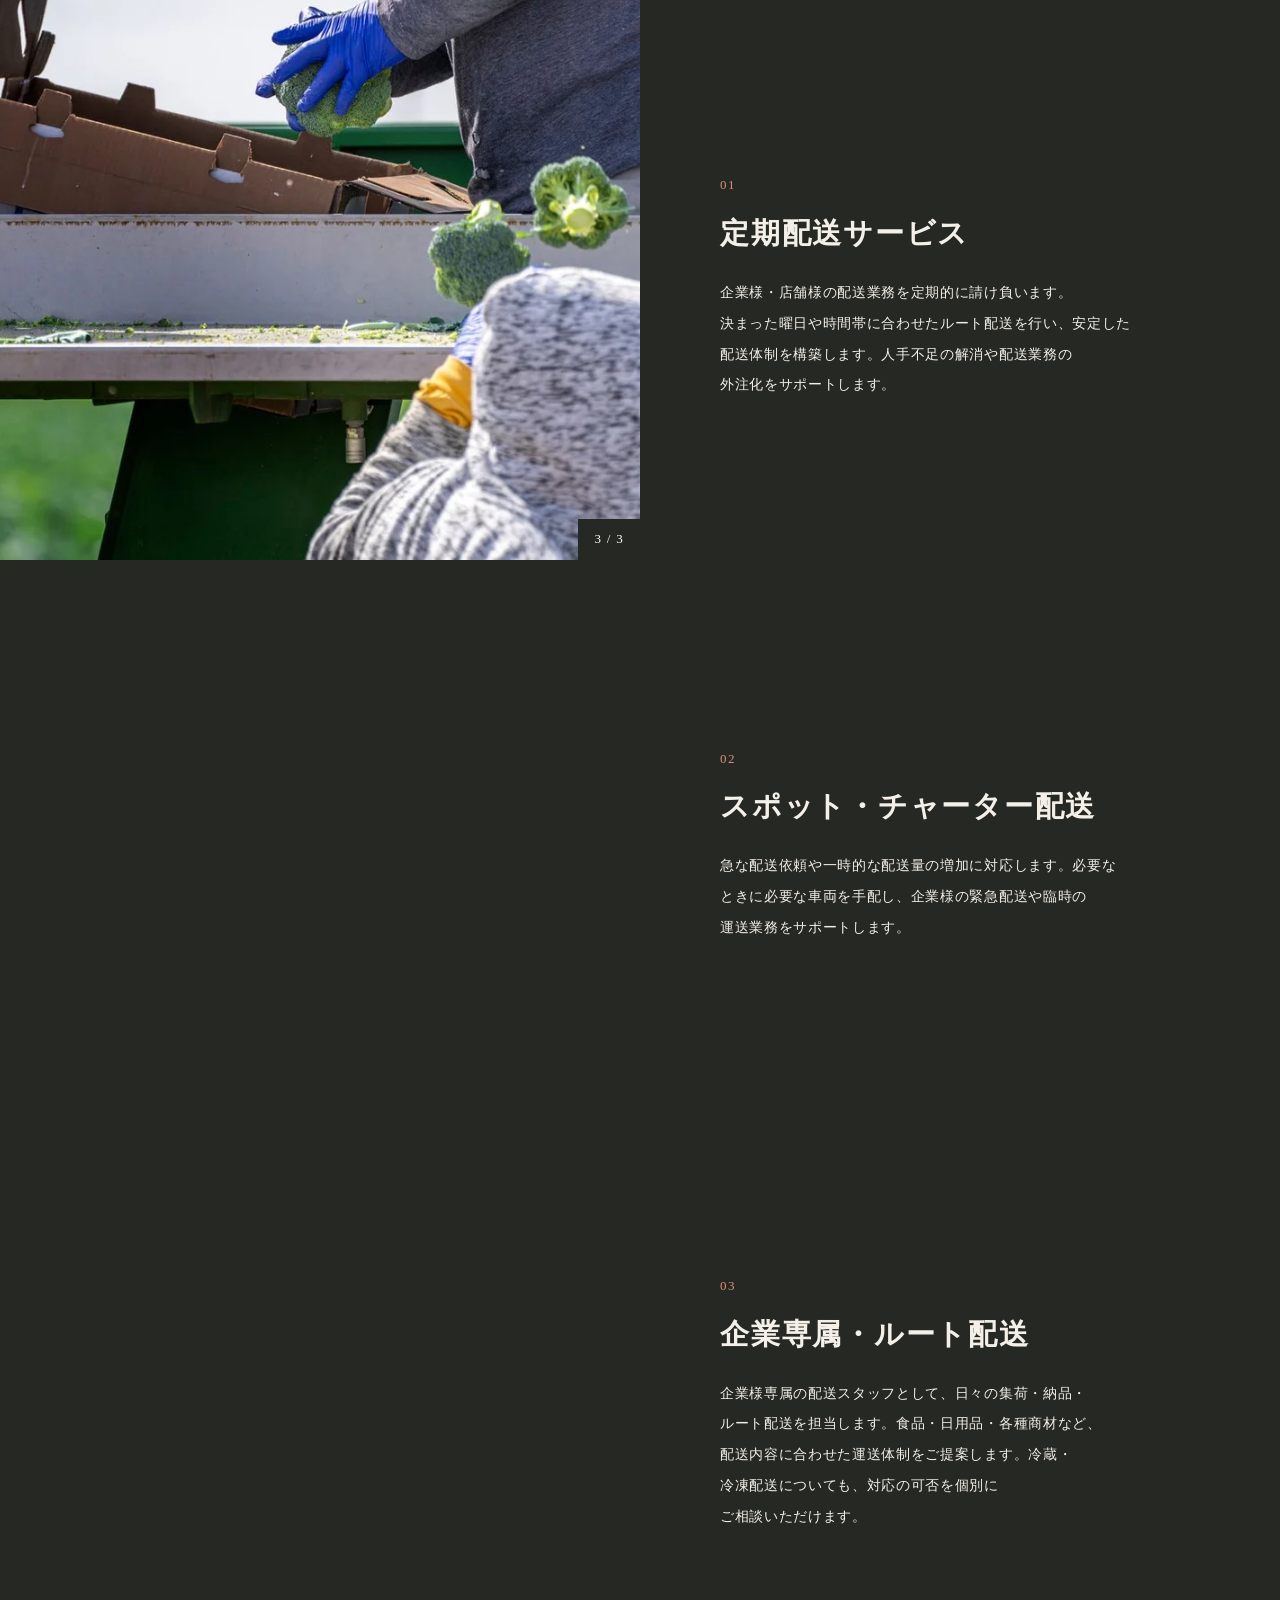
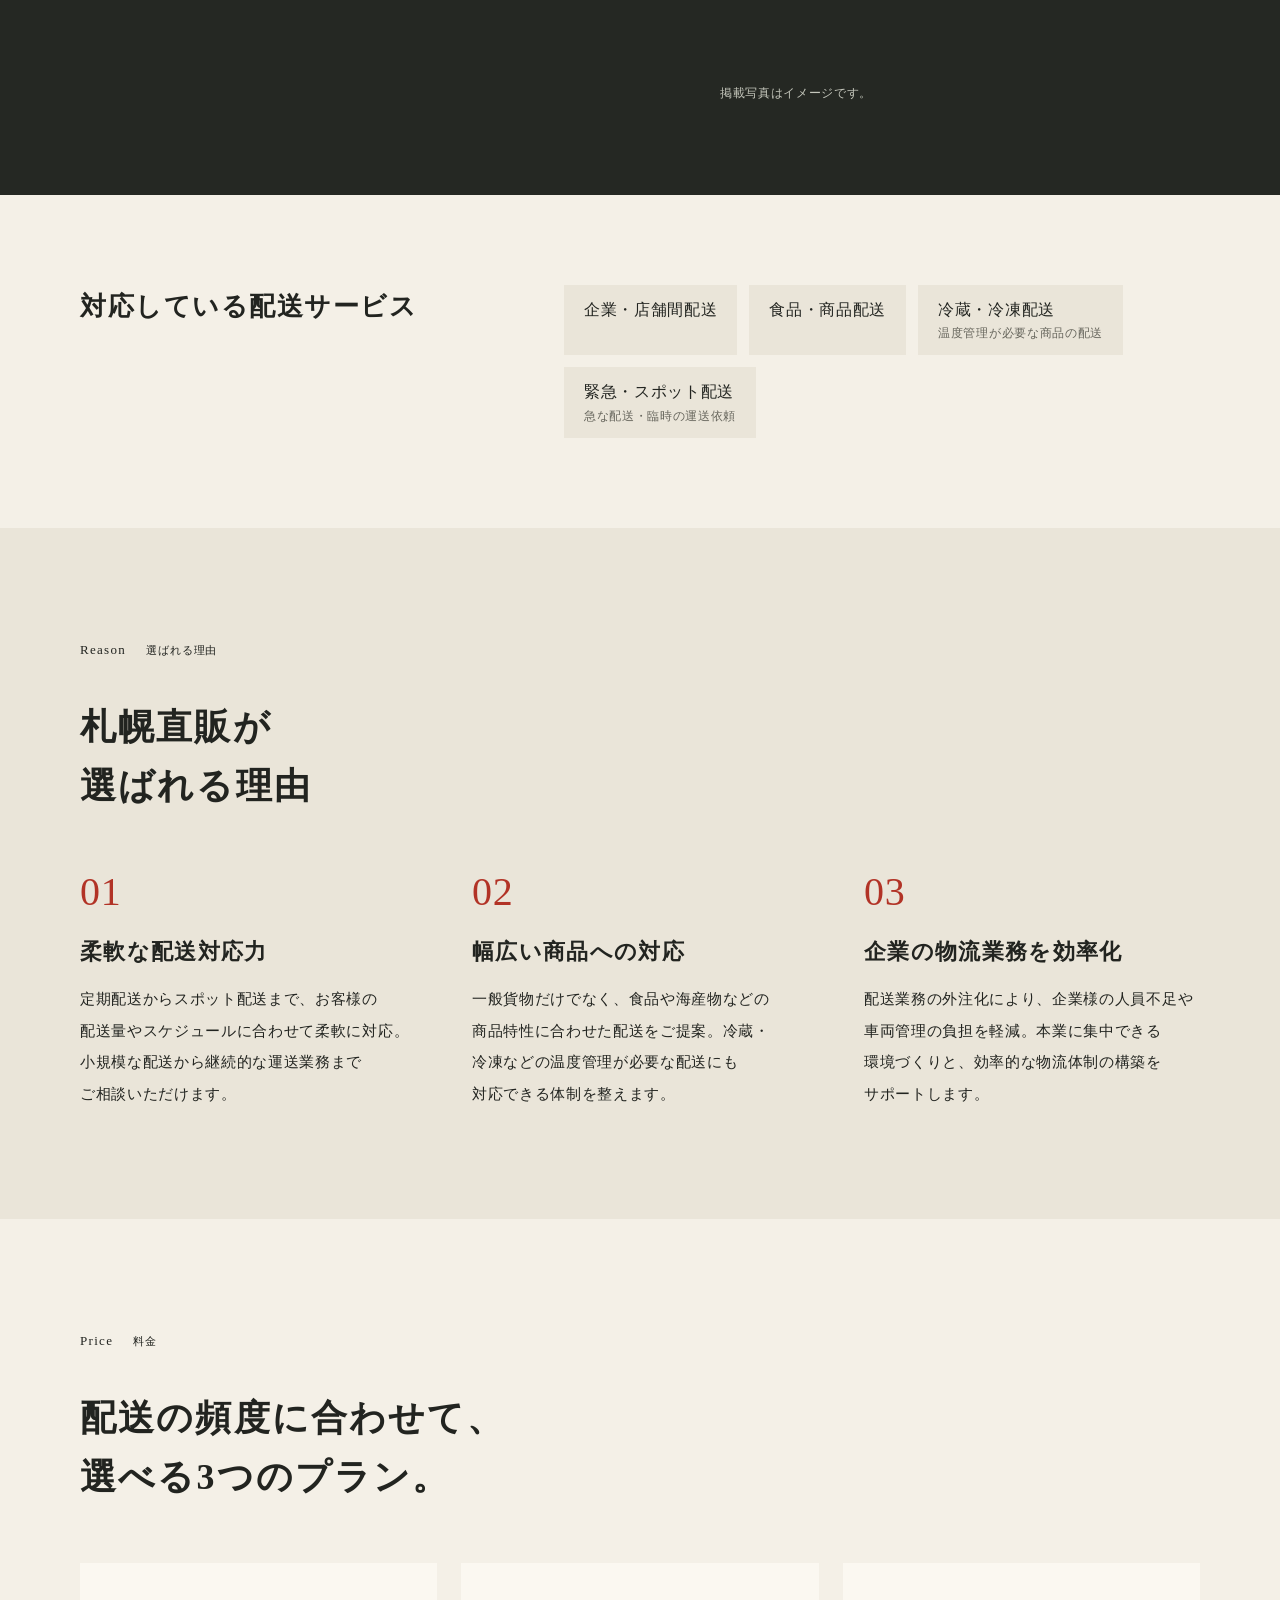
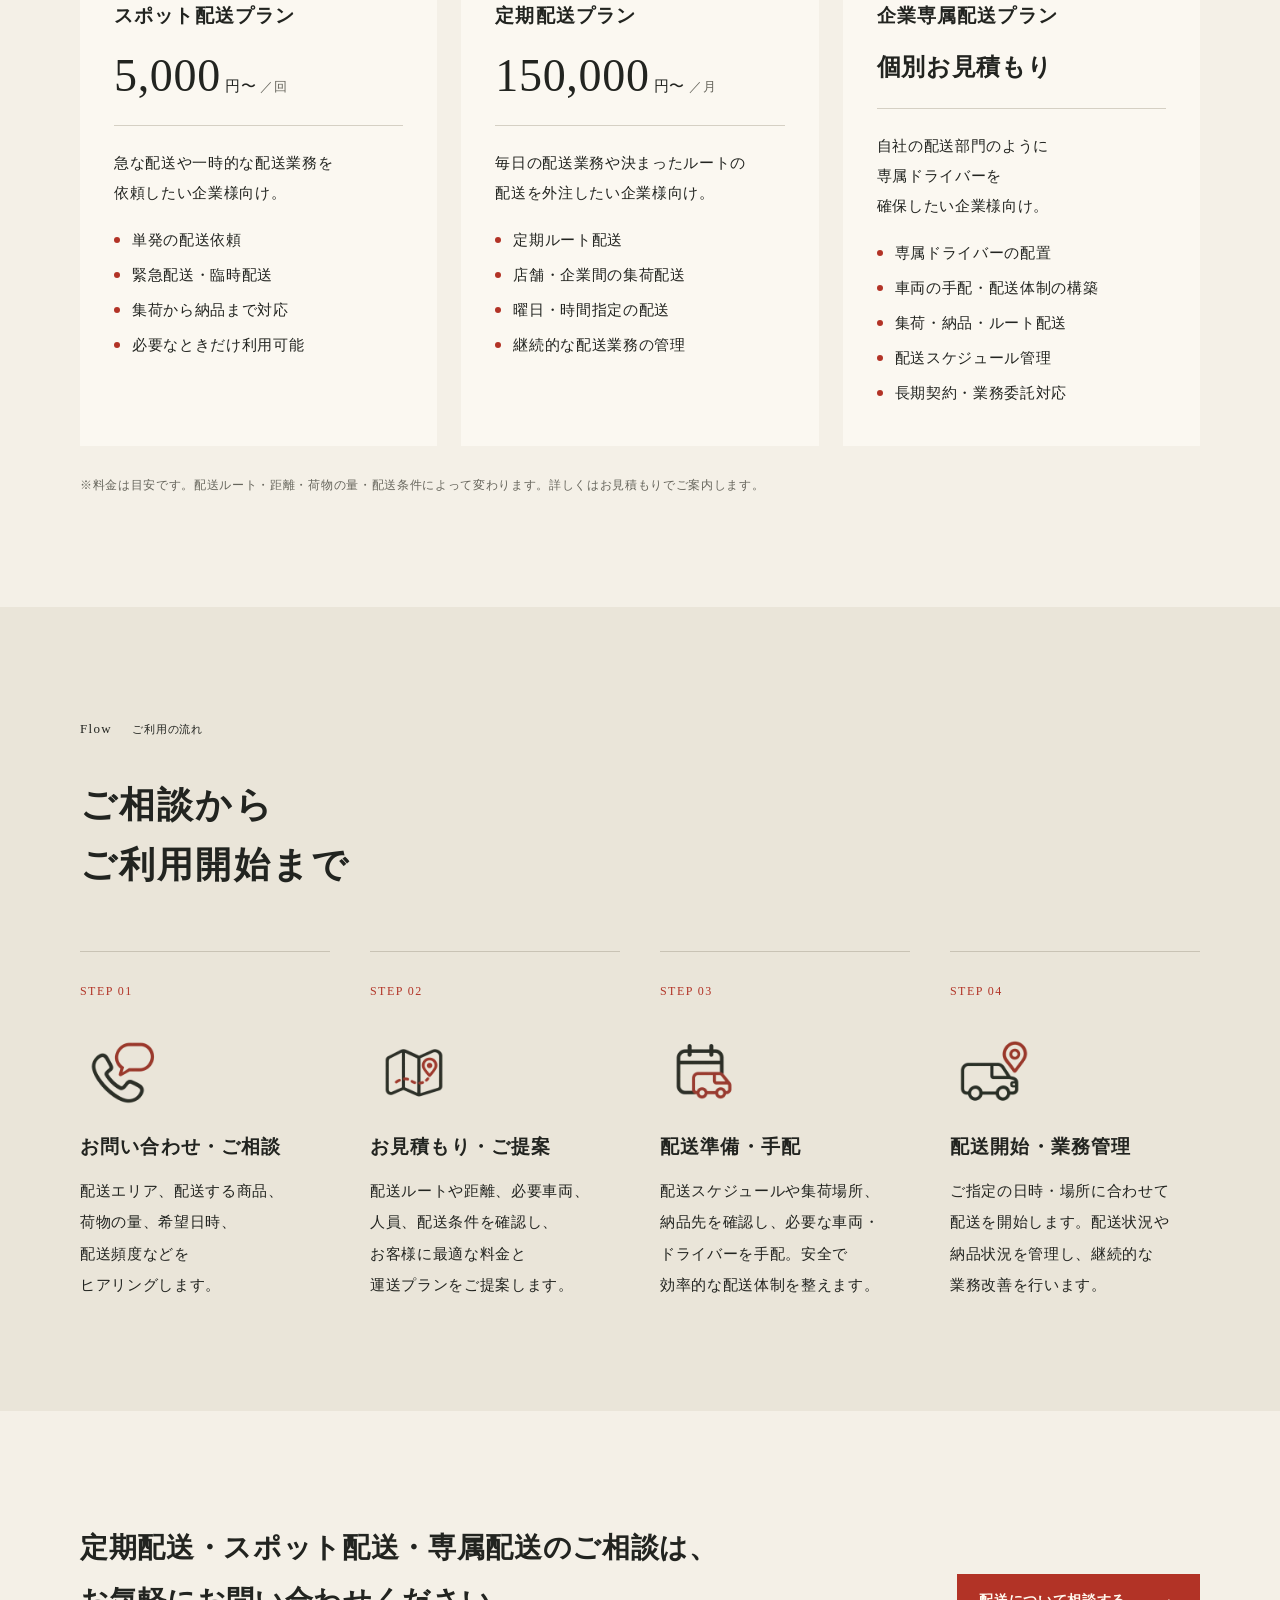
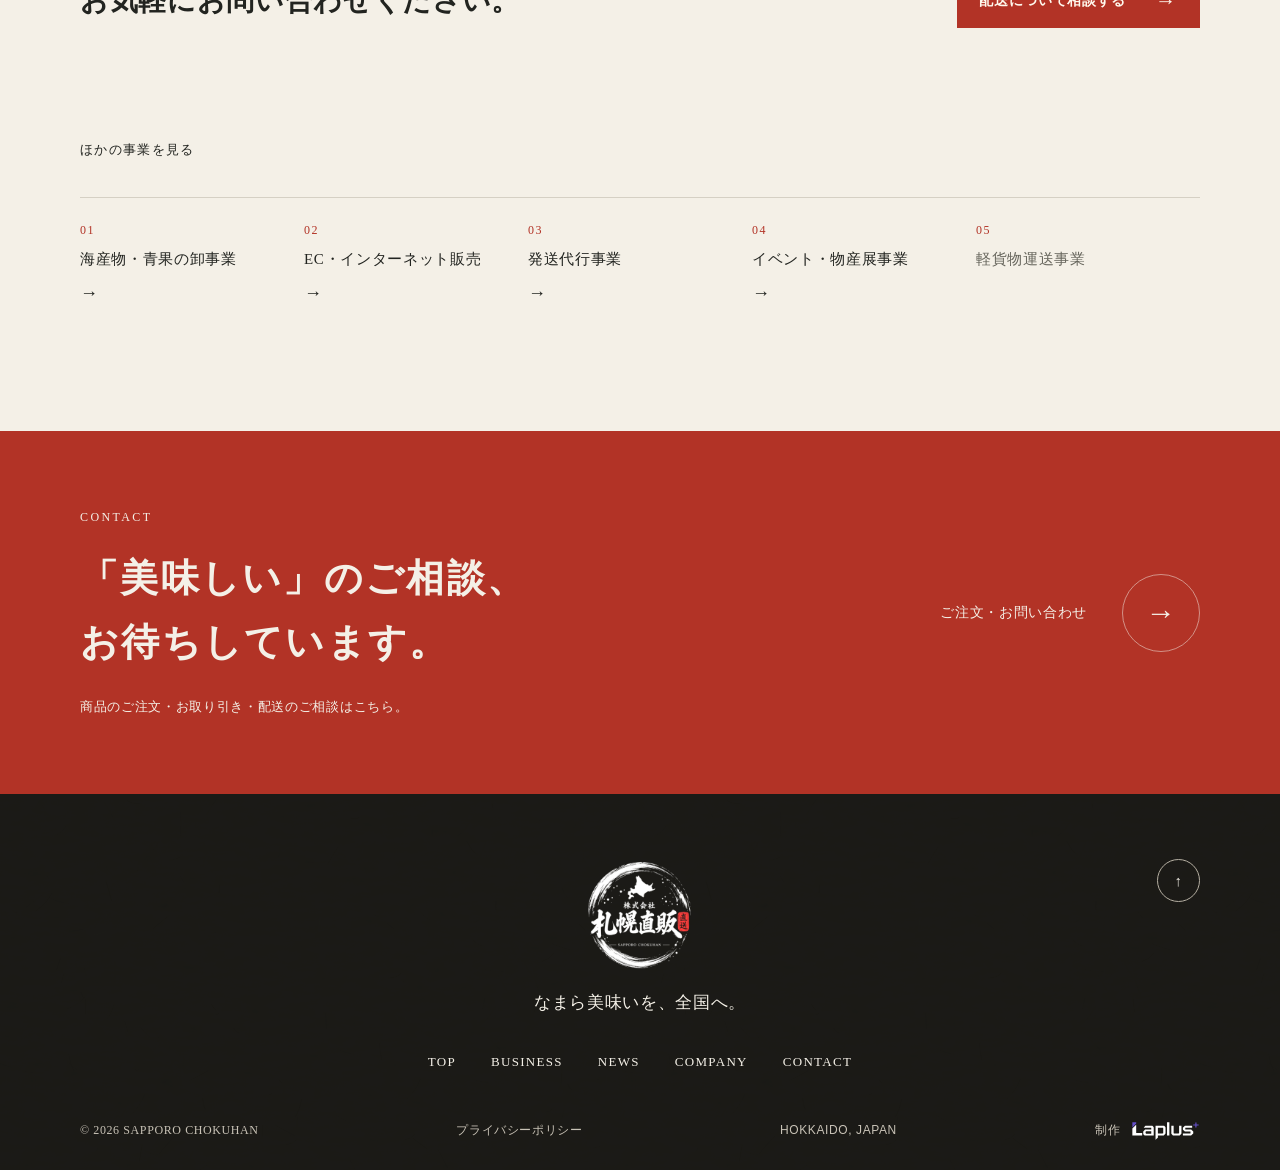
==== commit 54ee6835: "事業ページのご利用の流れにアイコンを追加（1.5.5）" ====
--- a/business-delivery.html
+++ b/business-delivery.html
@@ -1,4 +1,4 @@
-<!doctype html><html lang="ja"><head><meta charset="utf-8"><meta name="viewport" content="width=device-width, initial-scale=1"><meta name="robots" content="noindex,nofollow"><meta name="theme-color" content="#f4f0e7"><title>軽貨物運送事業 | 株式会社 札幌直販</title><link rel="icon" type="image/svg+xml" href="assets/logo.svg"><link rel="stylesheet" href="assets/site.css?v=1eba6678"></head><body><a class="skip-link" href="#main">本文へスキップ</a>
+<!doctype html><html lang="ja"><head><meta charset="utf-8"><meta name="viewport" content="width=device-width, initial-scale=1"><meta name="robots" content="noindex,nofollow"><meta name="theme-color" content="#f4f0e7"><title>軽貨物運送事業 | 株式会社 札幌直販</title><link rel="icon" type="image/svg+xml" href="assets/logo.svg"><link rel="stylesheet" href="assets/site.css?v=8254238d"></head><body><a class="skip-link" href="#main">本文へスキップ</a>
 <header class="site-header">
   <a class="brand" href="index.html" aria-label="札幌直販 TOP"><img src="assets/logo.webp" alt="株式会社 札幌直販" width="98" height="98"><span>北海道の恵みを、<br>まっすぐ届ける。</span></a>
   <button class="menu-toggle" type="button" aria-expanded="false" aria-controls="site-nav"><span class="menu-word">MENU</span><span class="menu-lines" aria-hidden="true"></span></button>
@@ -89,10 +89,10 @@
     <div class="wrap">
       <div class="bz-section-head"><p class="section-label">Flow<small>ご利用の流れ</small></p><h2 id="bz-flow-title">ご相談から<br>ご利用開始まで</h2></div>
       <ol class="bz-flow">
-        <li><span class="biz-num">STEP 01</span><h3>お問い合わせ・ご相談</h3><p>配送エリア、配送する商品、荷物の量、希望日時、配送頻度などをヒアリングします。</p></li>
-        <li><span class="biz-num">STEP 02</span><h3>お見積もり・ご提案</h3><p>配送ルートや距離、必要車両、人員、配送条件を確認し、お客様に最適な料金と運送プランをご提案します。</p></li>
-        <li><span class="biz-num">STEP 03</span><h3>配送準備・手配</h3><p>配送スケジュールや集荷場所、納品先を確認し、必要な車両・ドライバーを手配。安全で効率的な配送体制を整えます。</p></li>
-        <li><span class="biz-num">STEP 04</span><h3>配送開始・業務管理</h3><p>ご指定の日時・場所に合わせて配送を開始します。配送状況や納品状況を管理し、継続的な業務改善を行います。</p></li>
+        <li><span class="biz-num">STEP 01</span><img class="bz-flow-icon" src="assets/flow-inquiry.webp" alt="" width="112" height="112" loading="lazy"><h3>お問い合わせ・ご相談</h3><p>配送エリア、配送する商品、荷物の量、希望日時、配送頻度などをヒアリングします。</p></li>
+        <li><span class="biz-num">STEP 02</span><img class="bz-flow-icon" src="assets/flow-delivery-02.webp" alt="" width="112" height="112" loading="lazy"><h3>お見積もり・ご提案</h3><p>配送ルートや距離、必要車両、人員、配送条件を確認し、お客様に最適な料金と運送プランをご提案します。</p></li>
+        <li><span class="biz-num">STEP 03</span><img class="bz-flow-icon" src="assets/flow-delivery-03.webp" alt="" width="112" height="112" loading="lazy"><h3>配送準備・手配</h3><p>配送スケジュールや集荷場所、納品先を確認し、必要な車両・ドライバーを手配。安全で効率的な配送体制を整えます。</p></li>
+        <li><span class="biz-num">STEP 04</span><img class="bz-flow-icon" src="assets/flow-delivery-04.webp" alt="" width="112" height="112" loading="lazy"><h3>配送開始・業務管理</h3><p>ご指定の日時・場所に合わせて配送を開始します。配送状況や納品状況を管理し、継続的な業務改善を行います。</p></li>
       </ol>
     </div>
   </section>
--- a/assets/site.css
+++ b/assets/site.css
@@ -494,3 +494,11 @@
  .business-pagination button{font-size:14px}
 }
 .food-text p,.delivery-copy p{word-break:keep-all;overflow-wrap:anywhere}
+
+/* Business flow icons (1.5.5). */
+.bz-flow-icon{display:block;width:104px;height:104px;object-fit:contain;margin:14px 0 4px -8px}
+@media(max-width:760px){
+ .bz-flow li{display:grid;grid-template-columns:76px minmax(0,1fr);column-gap:16px;align-items:start}
+ .bz-flow li>.biz-num,.bz-flow li>h3,.bz-flow li>p{grid-column:2}
+ .bz-flow-icon{grid-column:1;grid-row:1/span 3;width:76px;height:76px;margin:0 0 0 -6px}
+}
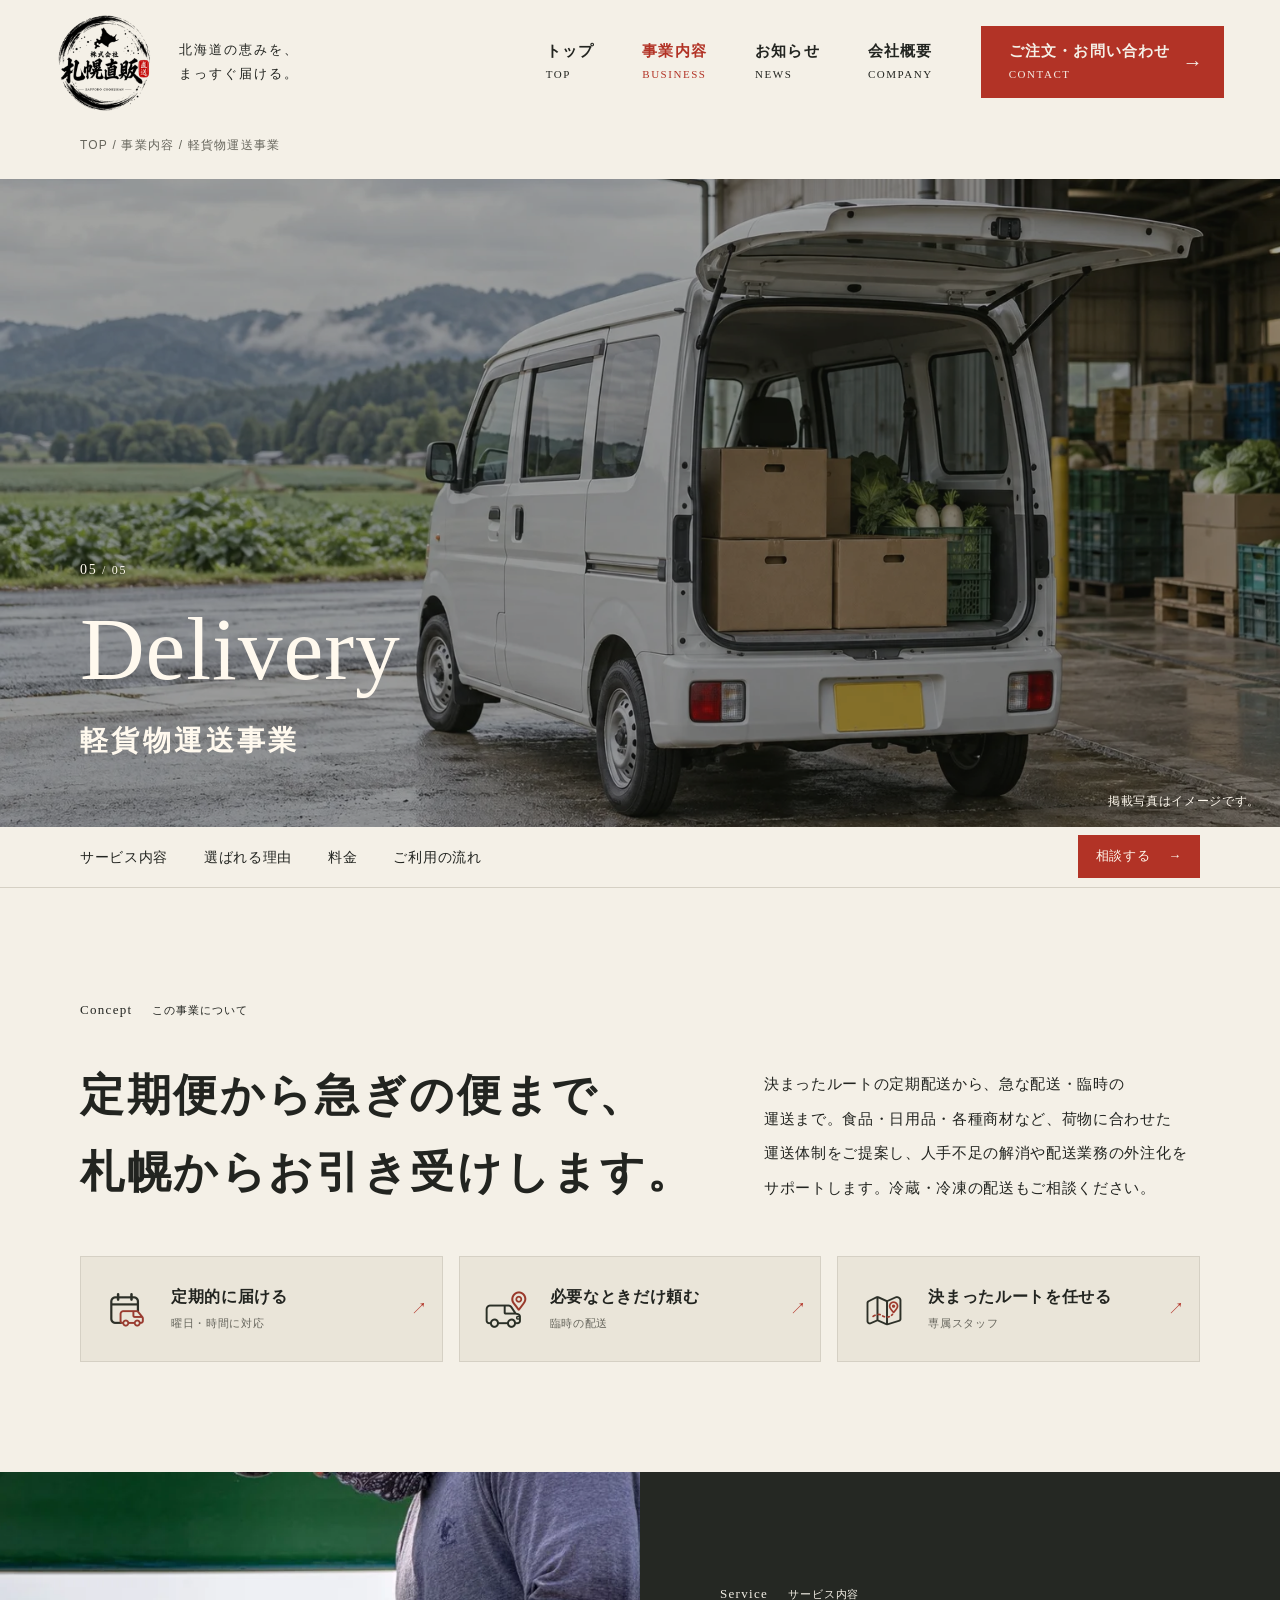
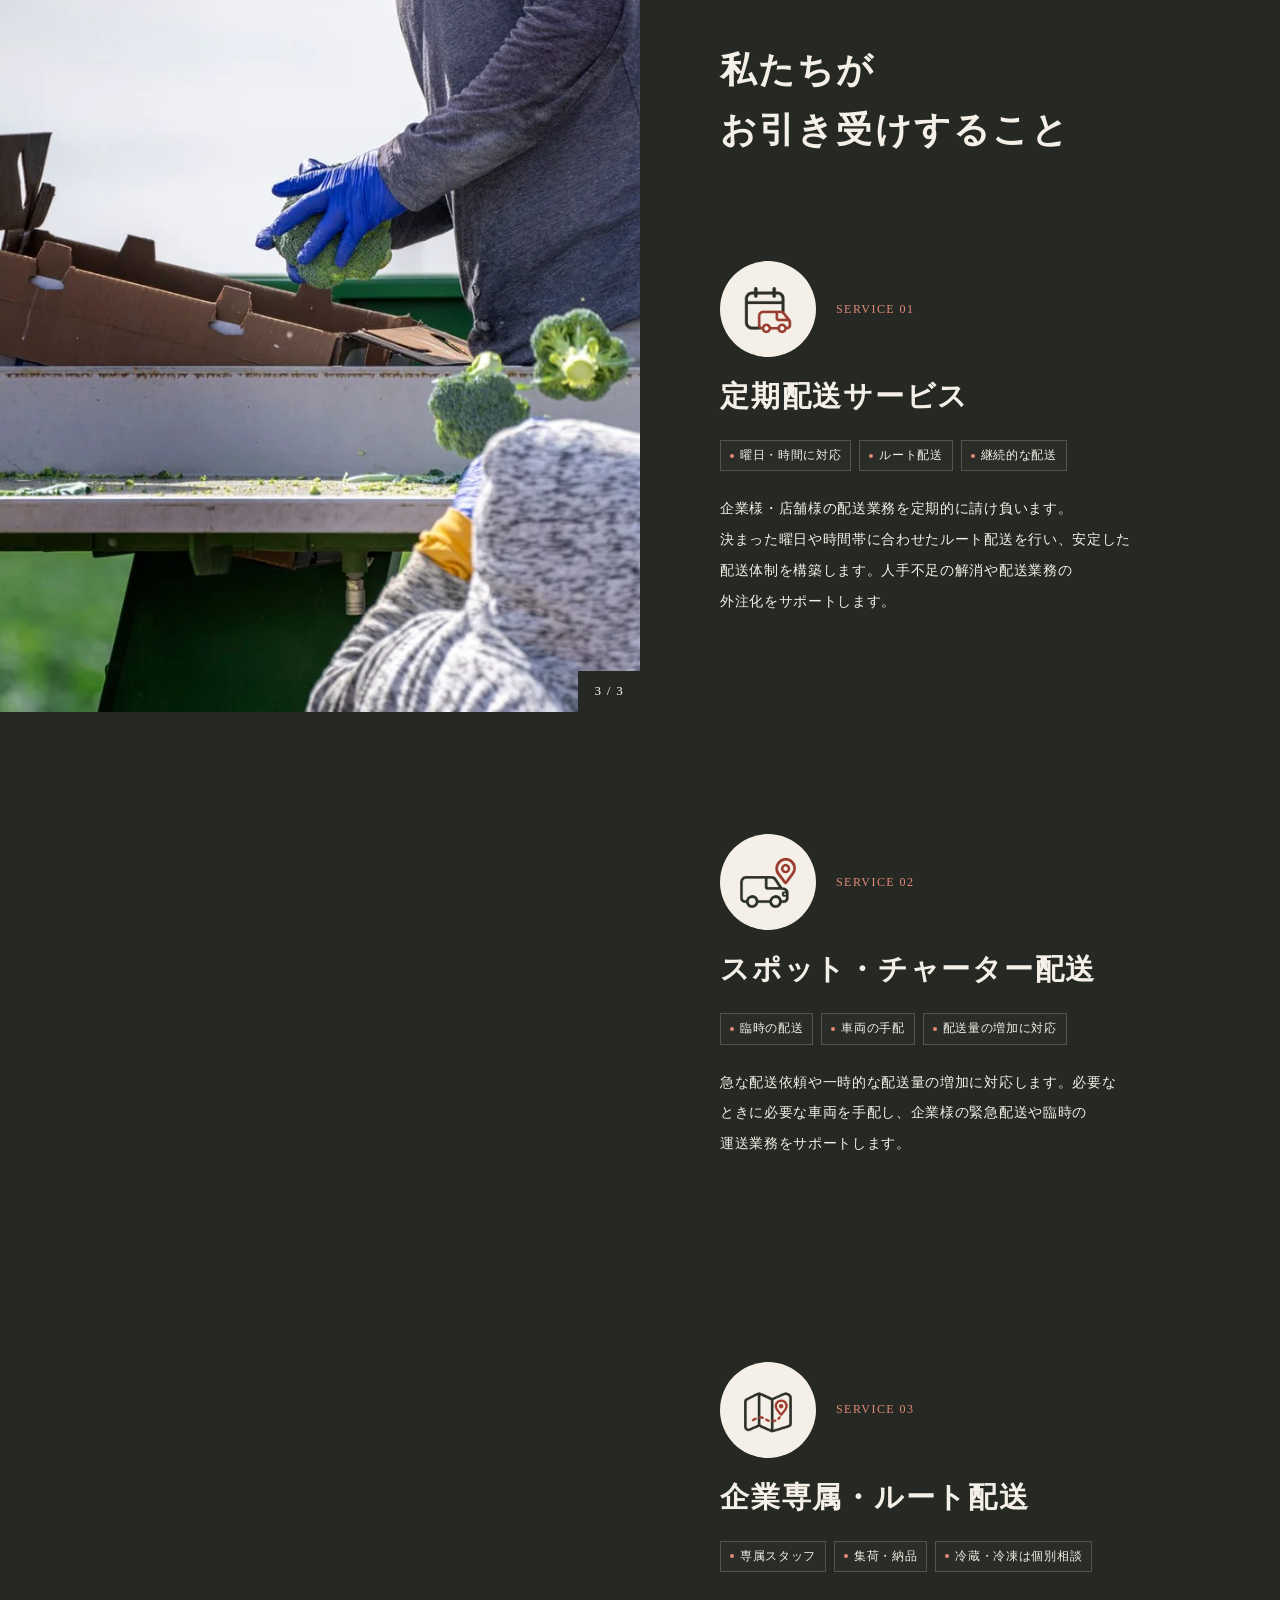
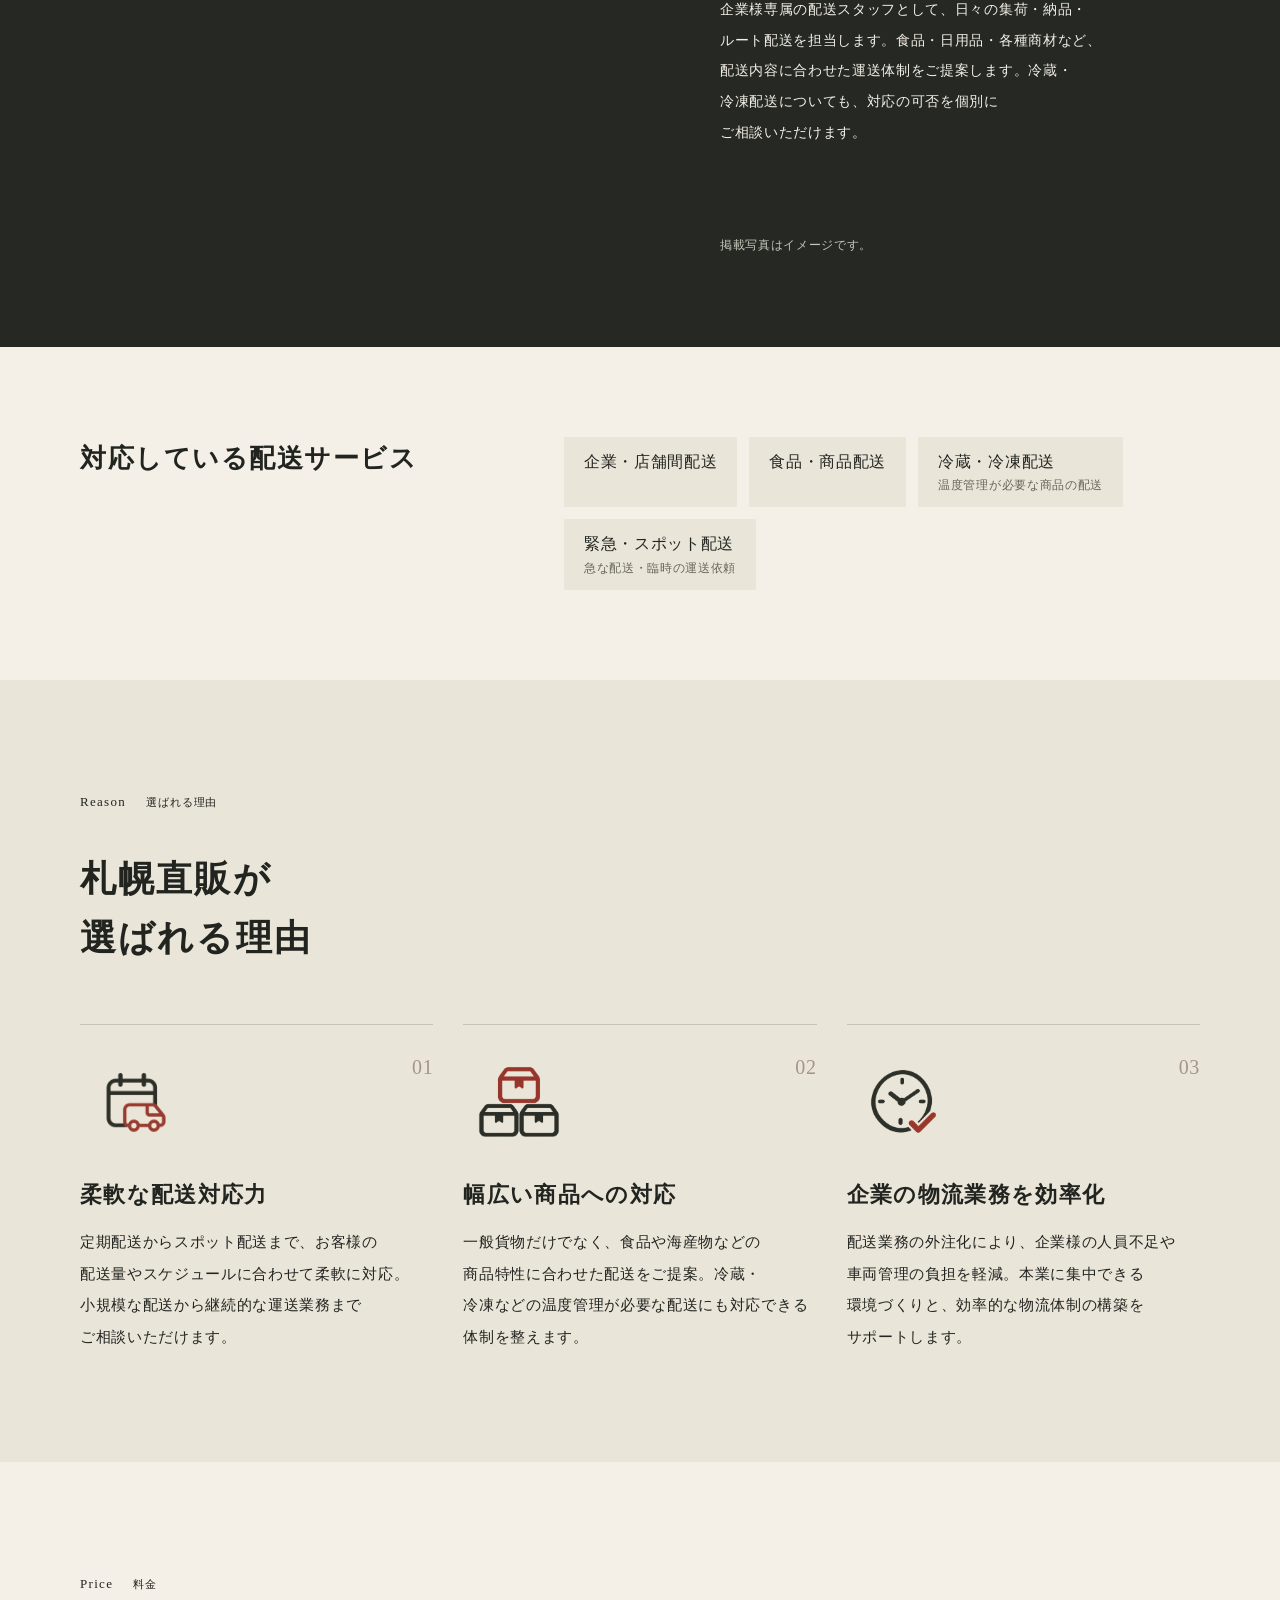
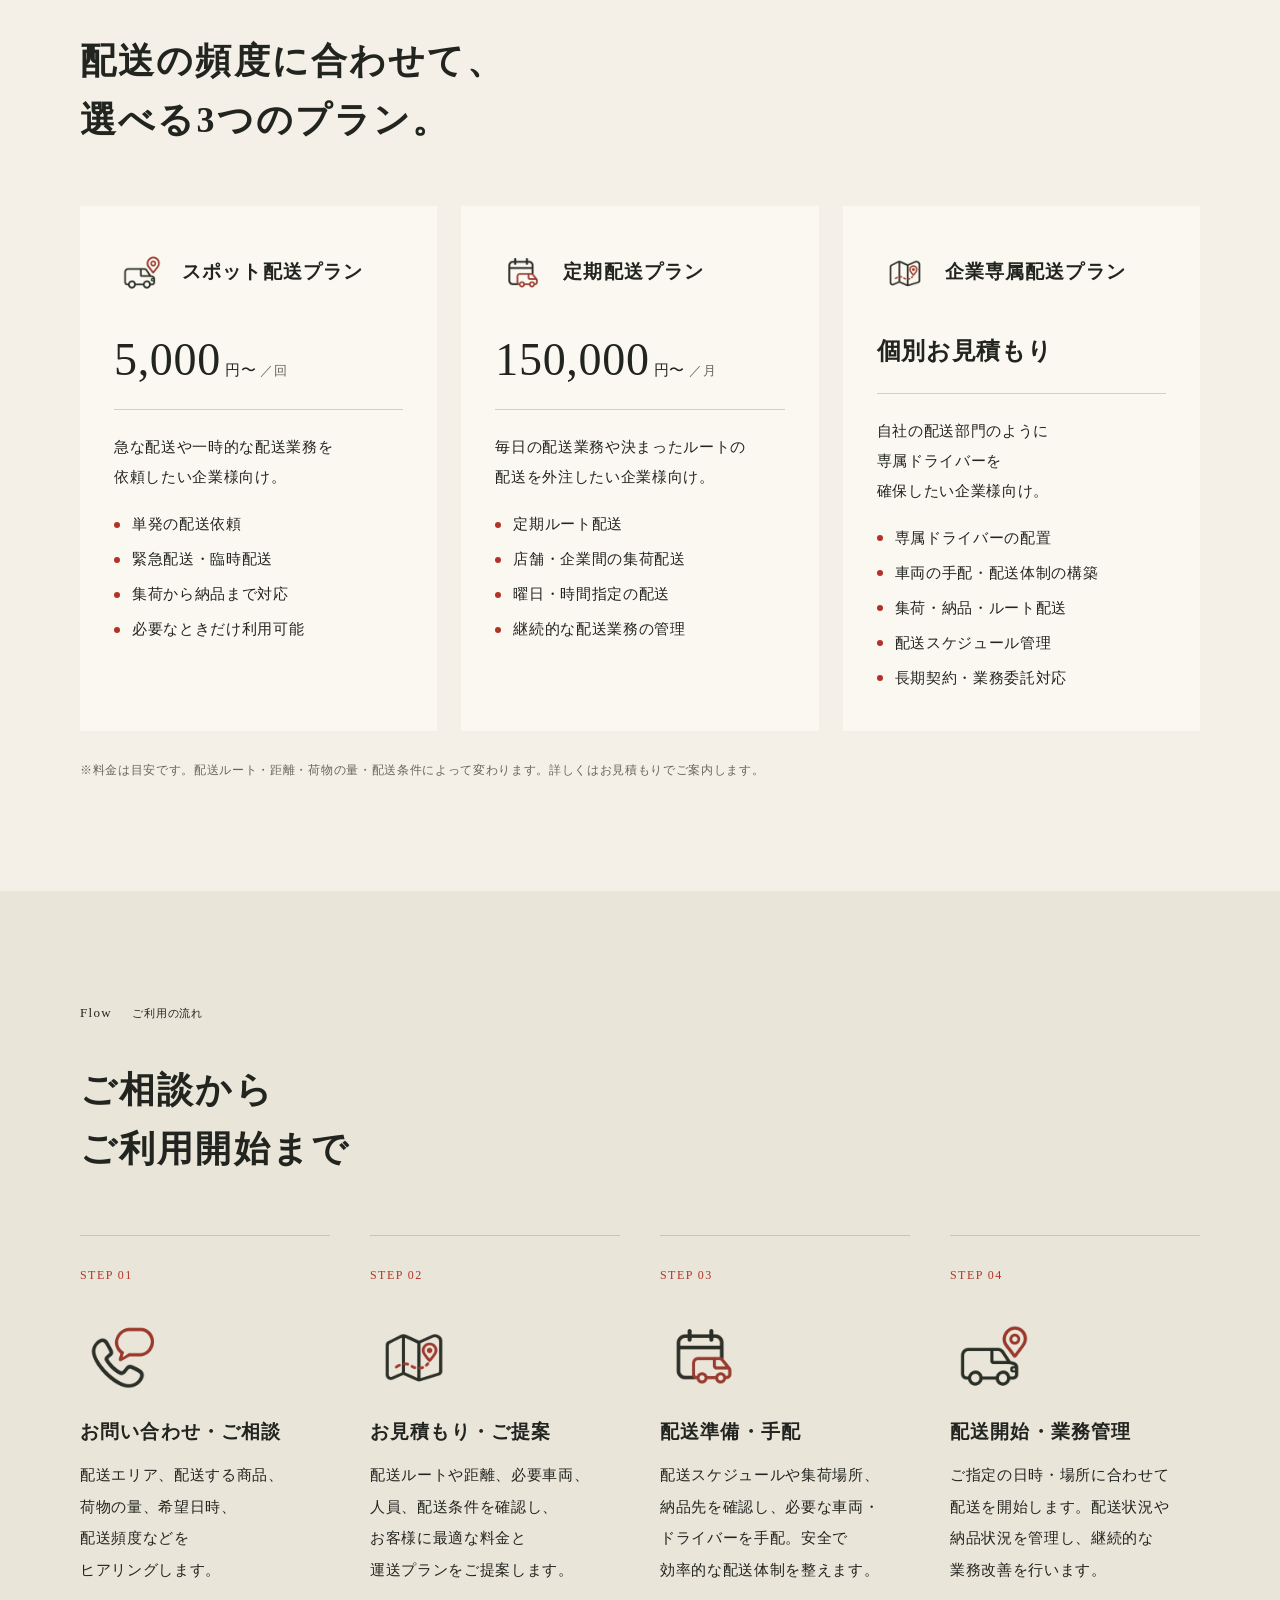
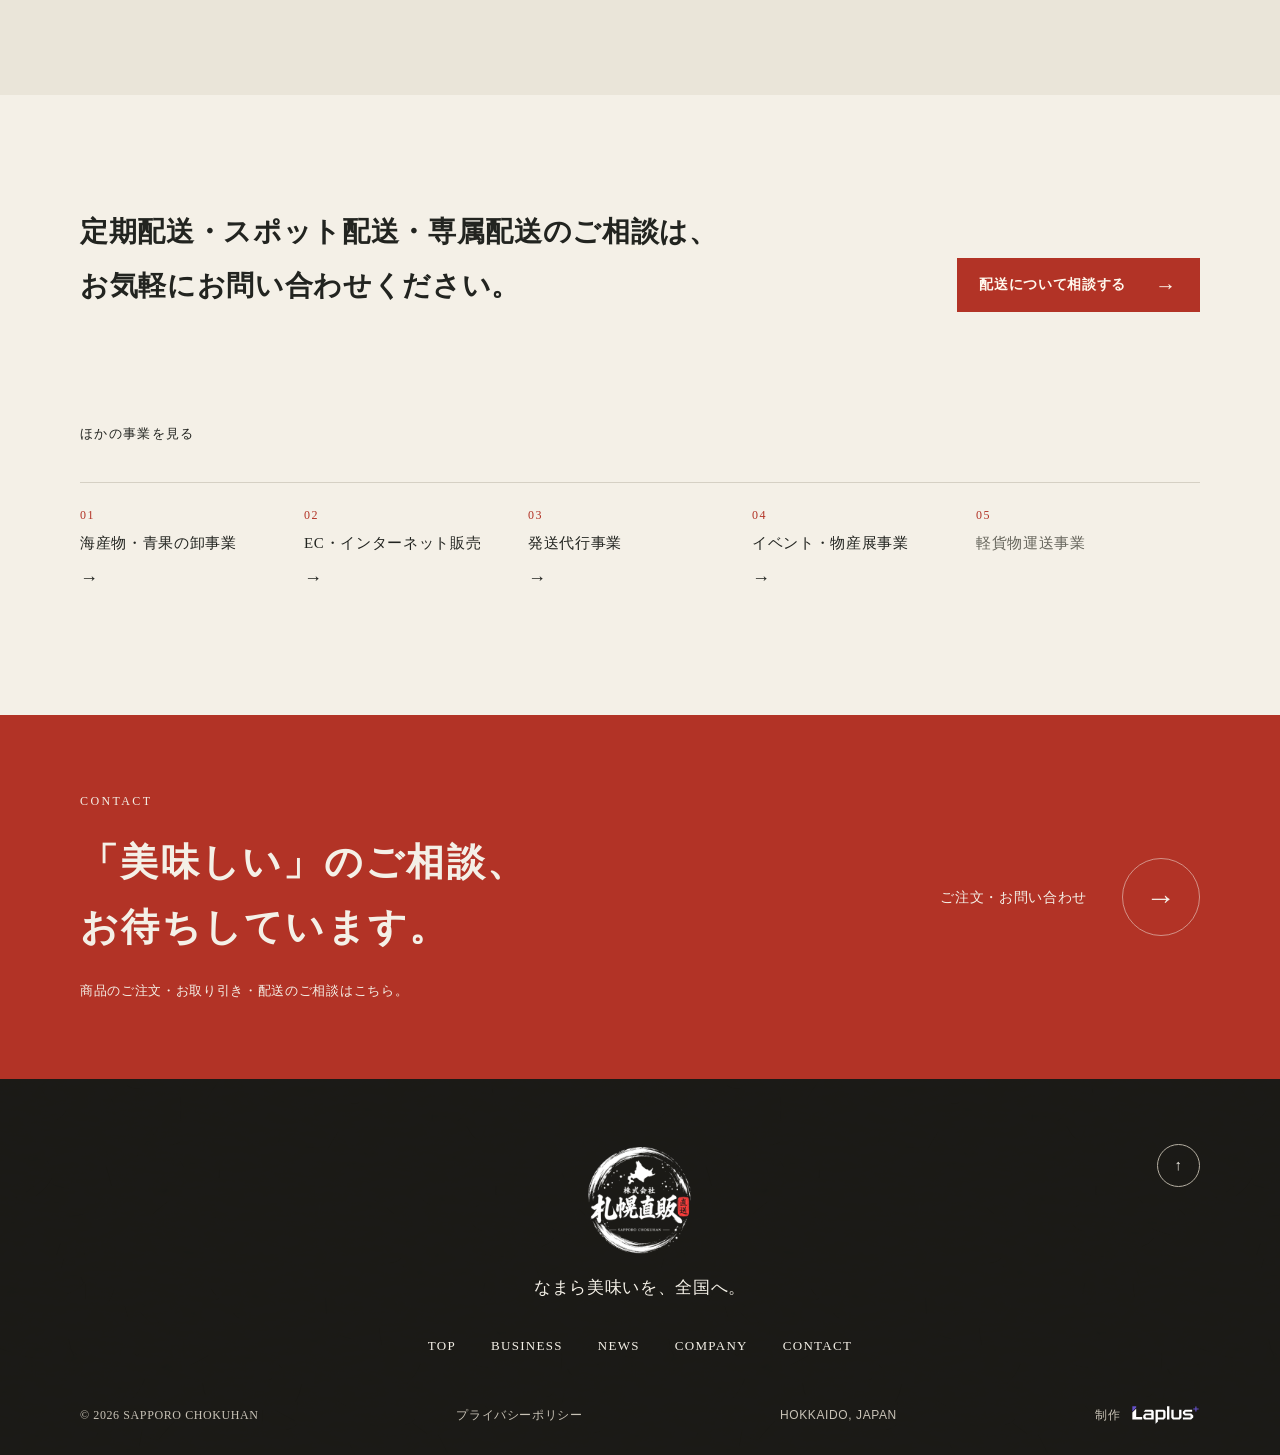
==== commit 5d9d93d6: "5事業のサービス・強み・料金と事業一覧をアイコンで視覚化 各サービスにアイコンと対応内容のキーワード、概要リンクを追加。トップと事業一覧に絵付きの案内を設け、スマートフォン用の配置も調整。" ====
--- a/business-delivery.html
+++ b/business-delivery.html
@@ -1,4 +1,4 @@
-<!doctype html><html lang="ja"><head><meta charset="utf-8"><meta name="viewport" content="width=device-width, initial-scale=1"><meta name="robots" content="noindex,nofollow"><meta name="theme-color" content="#f4f0e7"><title>軽貨物運送事業 | 株式会社 札幌直販</title><link rel="icon" type="image/svg+xml" href="assets/logo.svg"><link rel="stylesheet" href="assets/site.css?v=8254238d"></head><body><a class="skip-link" href="#main">本文へスキップ</a>
+<!doctype html><html lang="ja"><head><meta charset="utf-8"><meta name="viewport" content="width=device-width, initial-scale=1"><meta name="robots" content="noindex,nofollow"><meta name="theme-color" content="#f4f0e7"><title>軽貨物運送事業 | 株式会社 札幌直販</title><link rel="icon" type="image/svg+xml" href="assets/logo.svg"><link rel="stylesheet" href="assets/site.css?v=8254238d"><link rel="stylesheet" href="assets/visual.css?v=20261114a"></head><body><a class="skip-link" href="#main">本文へスキップ</a>
 <header class="site-header">
   <a class="brand" href="index.html" aria-label="札幌直販 TOP"><img src="assets/logo.webp" alt="株式会社 札幌直販" width="98" height="98"><span>北海道の恵みを、<br>まっすぐ届ける。</span></a>
   <button class="menu-toggle" type="button" aria-expanded="false" aria-controls="site-nav"><span class="menu-word">MENU</span><span class="menu-lines" aria-hidden="true"></span></button>
@@ -41,6 +41,7 @@
   <section class="bz-concept section-pad wrap" aria-labelledby="bz-concept-title">
     <p class="section-label">Concept<small>この事業について</small></p>
     <div class="bz-concept-layout"><h2 id="bz-concept-title">定期便から急ぎの便まで、<br>札幌からお引き受けします。</h2><p>決まったルートの定期配送から、急な配送・臨時の運送まで。食品・日用品・各種商材など、荷物に合わせた運送体制をご提案し、人手不足の解消や配送業務の外注化をサポートします。冷蔵・冷凍の配送もご相談ください。</p></div>
+  <div class="visual-service-guide" aria-label="サービスの概要"><a href="#service-01"><img class="visual-icon" src="assets/flow-delivery-03.webp" alt="" width="72" height="72" loading="lazy" decoding="async"><span><strong>定期的に届ける</strong><small>曜日・時間に対応</small></span><b aria-hidden="true">↗</b></a><a href="#service-02"><img class="visual-icon" src="assets/flow-delivery-04.webp" alt="" width="72" height="72" loading="lazy" decoding="async"><span><strong>必要なときだけ頼む</strong><small>臨時の配送</small></span><b aria-hidden="true">↗</b></a><a href="#service-03"><img class="visual-icon" src="assets/flow-delivery-02.webp" alt="" width="72" height="72" loading="lazy" decoding="async"><span><strong>決まったルートを任せる</strong><small>専属スタッフ</small></span><b aria-hidden="true">↗</b></a></div>
   </section>
 
   <section class="bz-service" id="service" aria-labelledby="bz-service-title">
@@ -55,9 +56,9 @@
       </div>
       <div class="bz-service-body">
         <div class="bz-service-head"><p class="section-label">Service<small>サービス内容</small></p><h2 id="bz-service-title">私たちが<br>お引き受けすること</h2></div>
-        <article class="bz-service-item" data-step="1"><img class="bz-service-photo" src="assets/delivery.webp" alt="白い配送車に荷物を積み込んだイメージ" width="1536" height="1024" loading="lazy"><p class="biz-num">01</p><h3>定期配送サービス</h3><p>企業様・店舗様の配送業務を定期的に請け負います。決まった曜日や時間帯に合わせたルート配送を行い、安定した配送体制を構築します。人手不足の解消や配送業務の外注化をサポートします。</p></article>
-        <article class="bz-service-item" data-step="2"><img class="bz-service-photo" src="assets/packing.webp" alt="段ボール箱に荷物を詰めるイメージ" width="1400" height="934" loading="lazy"><p class="biz-num">02</p><h3>スポット・チャーター配送</h3><p>急な配送依頼や一時的な配送量の増加に対応します。必要なときに必要な車両を手配し、企業様の緊急配送や臨時の運送業務をサポートします。</p></article>
-        <article class="bz-service-item" data-step="3"><img class="bz-service-photo" src="assets/packing-vegetables.webp" alt="段ボール箱に野菜を詰めるイメージ" width="1400" height="934" loading="lazy"><p class="biz-num">03</p><h3>企業専属・ルート配送</h3><p>企業様専属の配送スタッフとして、日々の集荷・納品・ルート配送を担当します。食品・日用品・各種商材など、配送内容に合わせた運送体制をご提案します。冷蔵・冷凍配送についても、対応の可否を個別にご相談いただけます。</p></article>
+        <article class="bz-service-item" data-step="1" id="service-01"><img class="bz-service-photo" src="assets/delivery.webp" alt="白い配送車に荷物を積み込んだイメージ" width="1536" height="1024" loading="lazy"><div class="visual-service-label"><span class="visual-service-symbol"><img class="visual-icon" src="assets/flow-delivery-03.webp" alt="" width="96" height="96" loading="lazy" decoding="async"></span><p class="biz-num">SERVICE 01</p></div><h3>定期配送サービス</h3><ul class="visual-keywords" aria-label="対応内容"><li>曜日・時間に対応</li><li>ルート配送</li><li>継続的な配送</li></ul><p>企業様・店舗様の配送業務を定期的に請け負います。決まった曜日や時間帯に合わせたルート配送を行い、安定した配送体制を構築します。人手不足の解消や配送業務の外注化をサポートします。</p></article>
+        <article class="bz-service-item" data-step="2" id="service-02"><img class="bz-service-photo" src="assets/packing.webp" alt="段ボール箱に荷物を詰めるイメージ" width="1400" height="934" loading="lazy"><div class="visual-service-label"><span class="visual-service-symbol"><img class="visual-icon" src="assets/flow-delivery-04.webp" alt="" width="96" height="96" loading="lazy" decoding="async"></span><p class="biz-num">SERVICE 02</p></div><h3>スポット・チャーター配送</h3><ul class="visual-keywords" aria-label="対応内容"><li>臨時の配送</li><li>車両の手配</li><li>配送量の増加に対応</li></ul><p>急な配送依頼や一時的な配送量の増加に対応します。必要なときに必要な車両を手配し、企業様の緊急配送や臨時の運送業務をサポートします。</p></article>
+        <article class="bz-service-item" data-step="3" id="service-03"><img class="bz-service-photo" src="assets/packing-vegetables.webp" alt="段ボール箱に野菜を詰めるイメージ" width="1400" height="934" loading="lazy"><div class="visual-service-label"><span class="visual-service-symbol"><img class="visual-icon" src="assets/flow-delivery-02.webp" alt="" width="96" height="96" loading="lazy" decoding="async"></span><p class="biz-num">SERVICE 03</p></div><h3>企業専属・ルート配送</h3><ul class="visual-keywords" aria-label="対応内容"><li>専属スタッフ</li><li>集荷・納品</li><li>冷蔵・冷凍は個別相談</li></ul><p>企業様専属の配送スタッフとして、日々の集荷・納品・ルート配送を担当します。食品・日用品・各種商材など、配送内容に合わせた運送体制をご提案します。冷蔵・冷凍配送についても、対応の可否を個別にご相談いただけます。</p></article>
         <p class="bz-service-note">掲載写真はイメージです。</p>
       </div>
     </div>
@@ -68,9 +69,9 @@
     <div class="wrap">
       <div class="bz-section-head"><p class="section-label">Reason<small>選ばれる理由</small></p><h2 id="bz-reason-title">札幌直販が<br>選ばれる理由</h2></div>
       <ol class="bz-reason-list">
-        <li><span class="bz-reason-num">01</span><h3>柔軟な配送対応力</h3><p>定期配送からスポット配送まで、お客様の配送量やスケジュールに合わせて柔軟に対応。小規模な配送から継続的な運送業務までご相談いただけます。</p></li>
-        <li><span class="bz-reason-num">02</span><h3>幅広い商品への対応</h3><p>一般貨物だけでなく、食品や海産物などの商品特性に合わせた配送をご提案。冷蔵・冷凍などの温度管理が必要な配送にも対応できる体制を整えます。</p></li>
-        <li><span class="bz-reason-num">03</span><h3>企業の物流業務を効率化</h3><p>配送業務の外注化により、企業様の人員不足や車両管理の負担を軽減。本業に集中できる環境づくりと、効率的な物流体制の構築をサポートします。</p></li>
+        <li><div class="visual-reason-top"><img class="visual-icon" src="assets/flow-delivery-03.webp" alt="" width="112" height="112" loading="lazy" decoding="async"><span class="bz-reason-num">01</span></div><h3>柔軟な配送対応力</h3><p>定期配送からスポット配送まで、お客様の配送量やスケジュールに合わせて柔軟に対応。小規模な配送から継続的な運送業務までご相談いただけます。</p></li>
+        <li><div class="visual-reason-top"><img class="visual-icon" src="assets/visual-volume.png" alt="" width="112" height="112" loading="lazy" decoding="async"><span class="bz-reason-num">02</span></div><h3>幅広い商品への対応</h3><p>一般貨物だけでなく、食品や海産物などの商品特性に合わせた配送をご提案。冷蔵・冷凍などの温度管理が必要な配送にも対応できる体制を整えます。</p></li>
+        <li><div class="visual-reason-top"><img class="visual-icon" src="assets/visual-efficiency.png" alt="" width="112" height="112" loading="lazy" decoding="async"><span class="bz-reason-num">03</span></div><h3>企業の物流業務を効率化</h3><p>配送業務の外注化により、企業様の人員不足や車両管理の負担を軽減。本業に集中できる環境づくりと、効率的な物流体制の構築をサポートします。</p></li>
       </ol>
     </div>
   </section>
@@ -78,9 +79,9 @@
   <section class="bz-price section-pad wrap" id="price" aria-labelledby="bz-price-title">
     <div class="bz-section-head"><p class="section-label">Price<small>料金</small></p><h2 id="bz-price-title">配送の頻度に合わせて、<br>選べる3つのプラン。</h2></div>
     <div class="bz-plans">
-      <article class="bz-plan"><h3>スポット配送プラン</h3><p class="bz-plan-price"><b>5,000</b>円〜<small>／回</small></p><p class="bz-plan-target">急な配送や一時的な配送業務を依頼したい企業様向け。</p><ul class="bz-plan-items"><li>単発の配送依頼</li><li>緊急配送・臨時配送</li><li>集荷から納品まで対応</li><li>必要なときだけ利用可能</li></ul></article>
-      <article class="bz-plan"><h3>定期配送プラン</h3><p class="bz-plan-price"><b>150,000</b>円〜<small>／月</small></p><p class="bz-plan-target">毎日の配送業務や決まったルートの配送を外注したい企業様向け。</p><ul class="bz-plan-items"><li>定期ルート配送</li><li>店舗・企業間の集荷配送</li><li>曜日・時間指定の配送</li><li>継続的な配送業務の管理</li></ul></article>
-      <article class="bz-plan"><h3>企業専属配送プラン</h3><p class="bz-plan-price"><b class="is-text">個別お見積もり</b></p><p class="bz-plan-target">自社の配送部門のように専属ドライバーを確保したい企業様向け。</p><ul class="bz-plan-items"><li>専属ドライバーの配置</li><li>車両の手配・配送体制の構築</li><li>集荷・納品・ルート配送</li><li>配送スケジュール管理</li><li>長期契約・業務委託対応</li></ul></article>
+      <article class="bz-plan"><div class="visual-plan-head"><img class="visual-icon" src="assets/flow-delivery-04.webp" alt="" width="64" height="64" loading="lazy" decoding="async"><h3>スポット配送プラン</h3></div><p class="bz-plan-price"><b>5,000</b>円〜<small>／回</small></p><p class="bz-plan-target">急な配送や一時的な配送業務を依頼したい企業様向け。</p><ul class="bz-plan-items"><li>単発の配送依頼</li><li>緊急配送・臨時配送</li><li>集荷から納品まで対応</li><li>必要なときだけ利用可能</li></ul></article>
+      <article class="bz-plan"><div class="visual-plan-head"><img class="visual-icon" src="assets/flow-delivery-03.webp" alt="" width="64" height="64" loading="lazy" decoding="async"><h3>定期配送プラン</h3></div><p class="bz-plan-price"><b>150,000</b>円〜<small>／月</small></p><p class="bz-plan-target">毎日の配送業務や決まったルートの配送を外注したい企業様向け。</p><ul class="bz-plan-items"><li>定期ルート配送</li><li>店舗・企業間の集荷配送</li><li>曜日・時間指定の配送</li><li>継続的な配送業務の管理</li></ul></article>
+      <article class="bz-plan"><div class="visual-plan-head"><img class="visual-icon" src="assets/flow-delivery-02.webp" alt="" width="64" height="64" loading="lazy" decoding="async"><h3>企業専属配送プラン</h3></div><p class="bz-plan-price"><b class="is-text">個別お見積もり</b></p><p class="bz-plan-target">自社の配送部門のように専属ドライバーを確保したい企業様向け。</p><ul class="bz-plan-items"><li>専属ドライバーの配置</li><li>車両の手配・配送体制の構築</li><li>集荷・納品・ルート配送</li><li>配送スケジュール管理</li><li>長期契約・業務委託対応</li></ul></article>
     </div>
     <p class="bz-price-note">※料金は目安です。配送ルート・距離・荷物の量・配送条件によって変わります。詳しくはお見積もりでご案内します。</p>
   </section>
--- a/assets/visual.css
+++ b/assets/visual.css
@@ -0,0 +1,93 @@
+/* Visual service guides: Sapporo Chokuhan, 2026-11-14. */
+.visual-icon{display:block;flex:none;object-fit:contain;max-width:100%;height:auto}
+.visual-service-guide{display:grid;grid-template-columns:repeat(3,minmax(0,1fr));gap:16px;margin-top:46px}
+.visual-service-guide a{display:flex;align-items:center;gap:12px;padding:20px 14px;background:var(--paper-deep);border:1px solid var(--line);transition:background .2s,border-color .2s}
+.visual-service-guide a:hover{background:#e7e0d1;border-color:var(--red)}
+.visual-service-guide .visual-icon{width:64px;height:64px}
+.visual-service-guide strong{display:block;font-family:var(--serif);font-size:16px;line-height:1.55}
+.visual-service-guide small{display:block;margin-top:5px;color:var(--muted);font-size:11px;line-height:1.6}
+.visual-service-guide b{margin-left:auto;color:var(--red);font-size:16px;font-weight:400}
+.visual-service-guide span{min-width:0}
+.bz-service-item{scroll-margin-top:85px}
+.visual-service-label{display:flex;align-items:center;gap:20px;margin-bottom:4px}
+.visual-service-symbol{display:flex;align-items:center;justify-content:center;width:96px;height:96px;border-radius:50%;background:var(--paper);flex:none}
+.visual-service-symbol .visual-icon{width:88px;height:88px}
+.visual-service-label .biz-num{font-size:12px;letter-spacing:.12em}
+.visual-keywords{display:flex;flex-wrap:wrap;gap:8px;list-style:none;margin:0 0 22px;padding:0}
+.visual-keywords li{display:inline-flex;align-items:center;gap:6px;font-size:12px;line-height:1.6;padding:5px 9px;border:1px solid var(--line);color:var(--muted)}
+.visual-keywords li::before{content:"";width:4px;height:4px;border-radius:50%;background:var(--red);flex:none}
+.bz-service .visual-keywords li{border-color:#ffffff30;color:#f4f0e7;background:#ffffff05}
+.bz-service .visual-keywords li::before{background:#e38b79}
+.visual-reason-top{display:flex;align-items:center;justify-content:space-between;gap:20px;margin-bottom:20px}
+.visual-reason-top .visual-icon{width:112px;height:112px}
+.visual-reason-top .bz-reason-num{font-size:20px;color:#a59585;align-self:flex-start;padding-top:12px}
+.bz-reason-list{gap:30px}
+.bz-reason-list>li{border-top:1px solid #c9c3b5;padding-top:20px}
+.bz-reason-list h3{margin-top:0}
+.visual-plan-head{display:flex;align-items:center;gap:12px;margin-bottom:16px}
+.visual-plan-head .visual-icon{width:56px;height:56px}
+.visual-plan-head h3{flex:1;margin:0;font-size:19px}
+.visual-directory{display:grid;grid-template-columns:repeat(5,minmax(0,1fr));gap:14px;margin-bottom:42px}
+.visual-directory a{position:relative;display:flex;flex-direction:column;align-items:center;justify-content:flex-start;text-align:center;background:var(--paper-deep);padding:22px 14px 26px;border:1px solid var(--line);transition:border-color .2s,background .2s}
+.visual-directory a:hover{border-color:var(--red);background:#e7e0d1}
+.visual-directory .visual-icon{width:88px;height:88px;margin-bottom:12px}
+.visual-directory strong{font-family:var(--serif);font-size:17px;line-height:1.6}
+.visual-directory span{font-size:11px;color:var(--muted);line-height:1.8;margin-top:5px}
+.visual-directory b{position:absolute;top:12px;right:12px;color:var(--red);font-size:14px;font-weight:400}
+.biz-row-copy .eyebrow{align-items:center;gap:12px}
+.biz-row-copy .eyebrow .visual-icon{width:44px;height:44px}
+.biz-row-copy .visual-keywords{margin-bottom:18px}
+.business-en{display:flex;align-items:center;gap:12px}
+.business-en .visual-icon{width:44px;height:44px}
+.business-copy .visual-keywords{margin:16px 0 14px;gap:6px}
+.business-copy .visual-keywords li{font-size:11px;padding:3px 6px}
+.business-pagination{gap:8px 22px}
+.business-pagination button{display:flex;align-items:center;gap:6px}
+.business-pagination .visual-icon{width:32px;height:32px}
+.visual-directory a:focus-visible,.visual-service-guide a:focus-visible{outline:2px solid var(--red);outline-offset:4px}
+@media(max-width:1050px){
+ .visual-service-guide{gap:10px}
+ .visual-service-guide a{flex-wrap:wrap;padding:16px}
+ .visual-service-guide .visual-icon{width:60px;height:60px}
+ .visual-service-guide span{flex-basis:calc(100% - 20px);order:2}
+ .visual-service-guide b{order:1}
+ .visual-plan-head{gap:8px}
+ .visual-plan-head h3{font-size:17px}
+ .visual-plan-head .visual-icon{width:48px;height:48px}
+}
+@media(max-width:760px){
+ .visual-service-guide{grid-template-columns:1fr;gap:10px;margin-top:30px}
+ .visual-service-guide a{flex-wrap:nowrap;gap:14px;padding:12px 16px}
+ .visual-service-guide .visual-icon{width:60px;height:60px}
+ .visual-service-guide span{flex-basis:auto;order:0}
+ .visual-service-guide strong{font-size:16px}
+ .visual-service-guide small{font-size:12px}
+ .visual-service-guide b{order:0}
+ .visual-service-symbol{width:84px;height:84px}
+ .visual-service-symbol .visual-icon{width:76px;height:76px}
+ .visual-service-label{gap:16px;margin-top:24px}
+ .visual-keywords{gap:6px;margin-bottom:18px}
+ .visual-keywords li{font-size:12px;padding:5px 8px}
+ .visual-reason-top{margin-bottom:14px}
+ .visual-reason-top .visual-icon{width:96px;height:96px}
+ .bz-reason-list{gap:28px}
+ .bz-reason-list>li{padding-top:16px}
+ .visual-plan-head .visual-icon{width:56px;height:56px}
+ .visual-plan-head h3{font-size:18px}
+ .visual-directory{grid-template-columns:repeat(2,minmax(0,1fr));gap:10px;margin-bottom:20px}
+ .visual-directory a{padding:18px 12px}
+ .visual-directory .visual-icon{width:72px;height:72px;margin-bottom:8px}
+ .visual-directory strong{font-size:16px}
+ .visual-directory span{font-size:11px}
+ .visual-directory a:last-child{grid-column:1/-1;display:grid;grid-template-columns:72px 1fr;column-gap:12px;text-align:left;align-items:center;padding:14px 20px}
+ .visual-directory a:last-child .visual-icon{grid-row:1/3;margin:0}
+ .visual-directory a:last-child strong{align-self:end}
+ .visual-directory a:last-child span{margin:2px 0 0;align-self:start}
+ .business-en .visual-icon{width:34px;height:34px}
+ .business-pagination{gap:6px 13px}
+ .business-pagination button{gap:4px;font-size:13px}
+ .business-pagination .visual-icon{width:24px;height:24px}
+ .business-copy .visual-keywords{margin:10px 0;gap:4px}
+ .business-copy .visual-keywords li{font-size:10px;padding:2px 5px}
+}
+@media(prefers-reduced-motion:reduce){.visual-directory a,.visual-service-guide a{transition:none}}
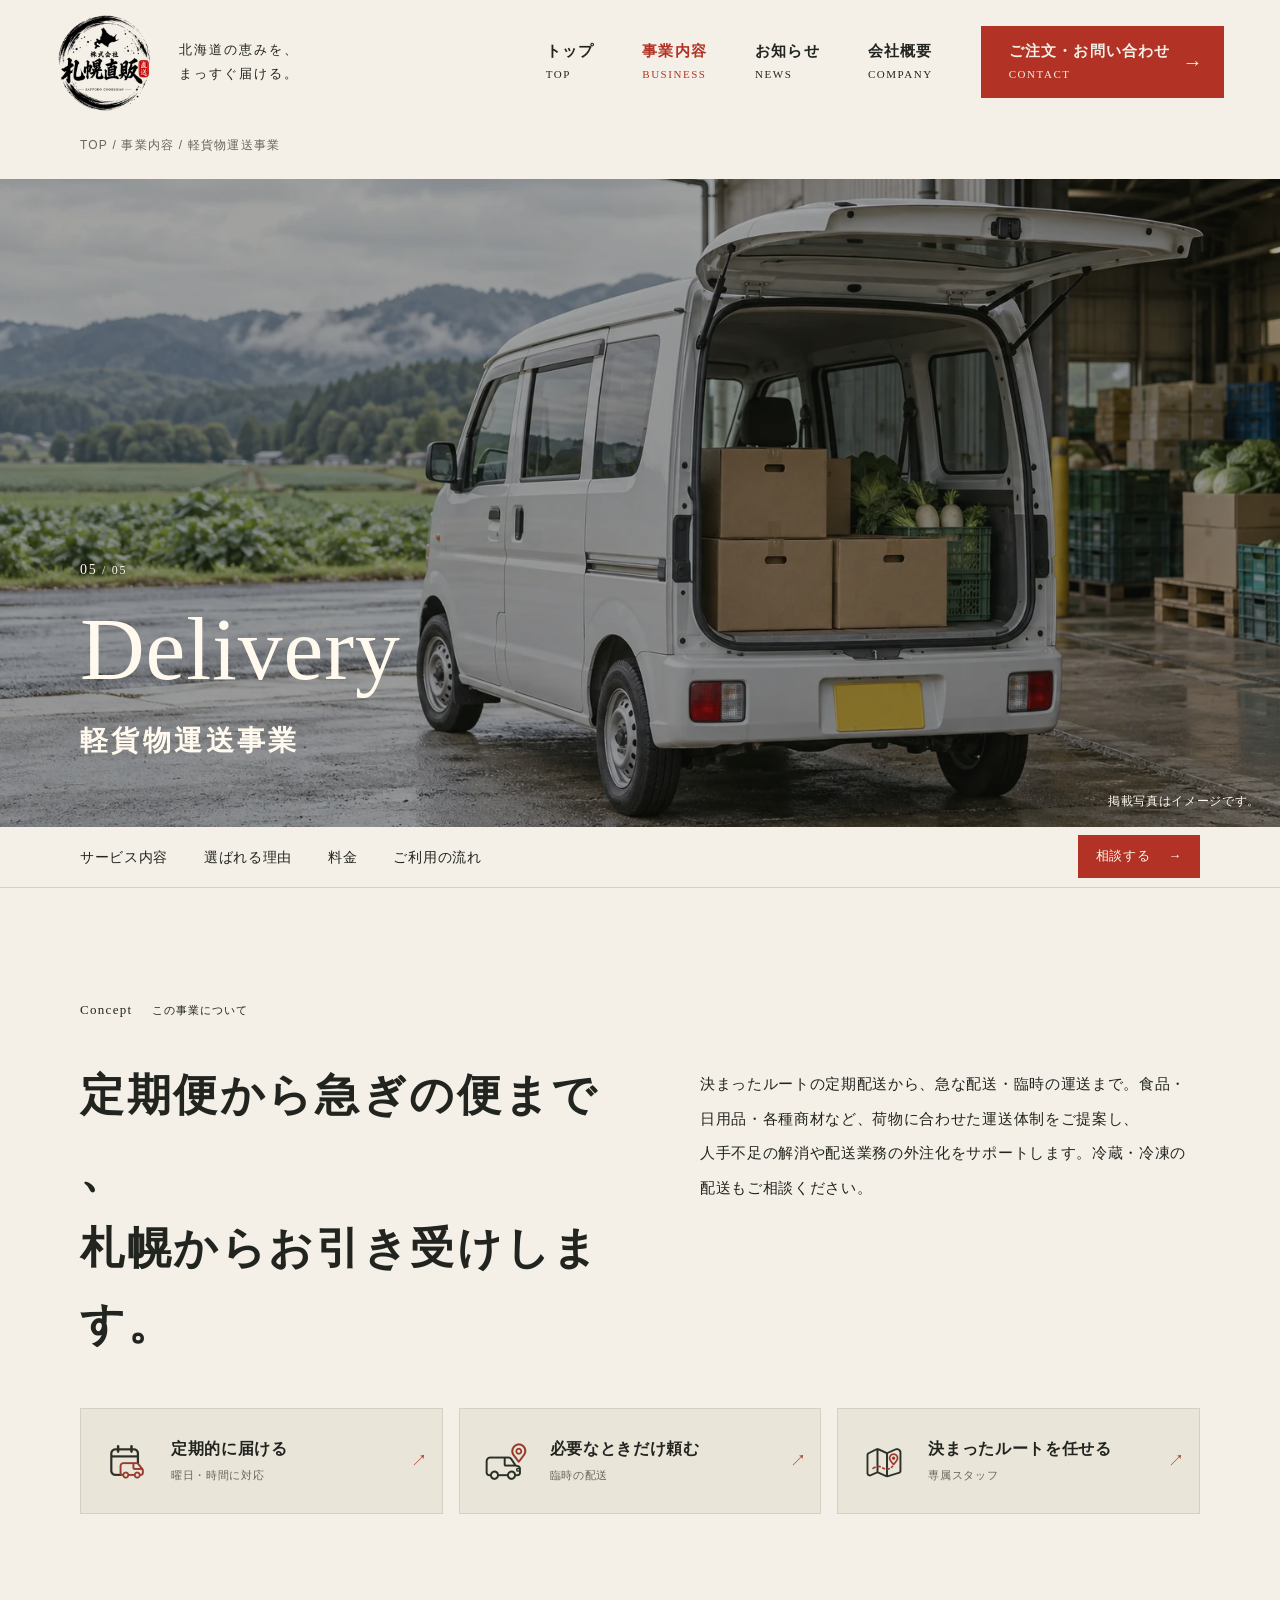
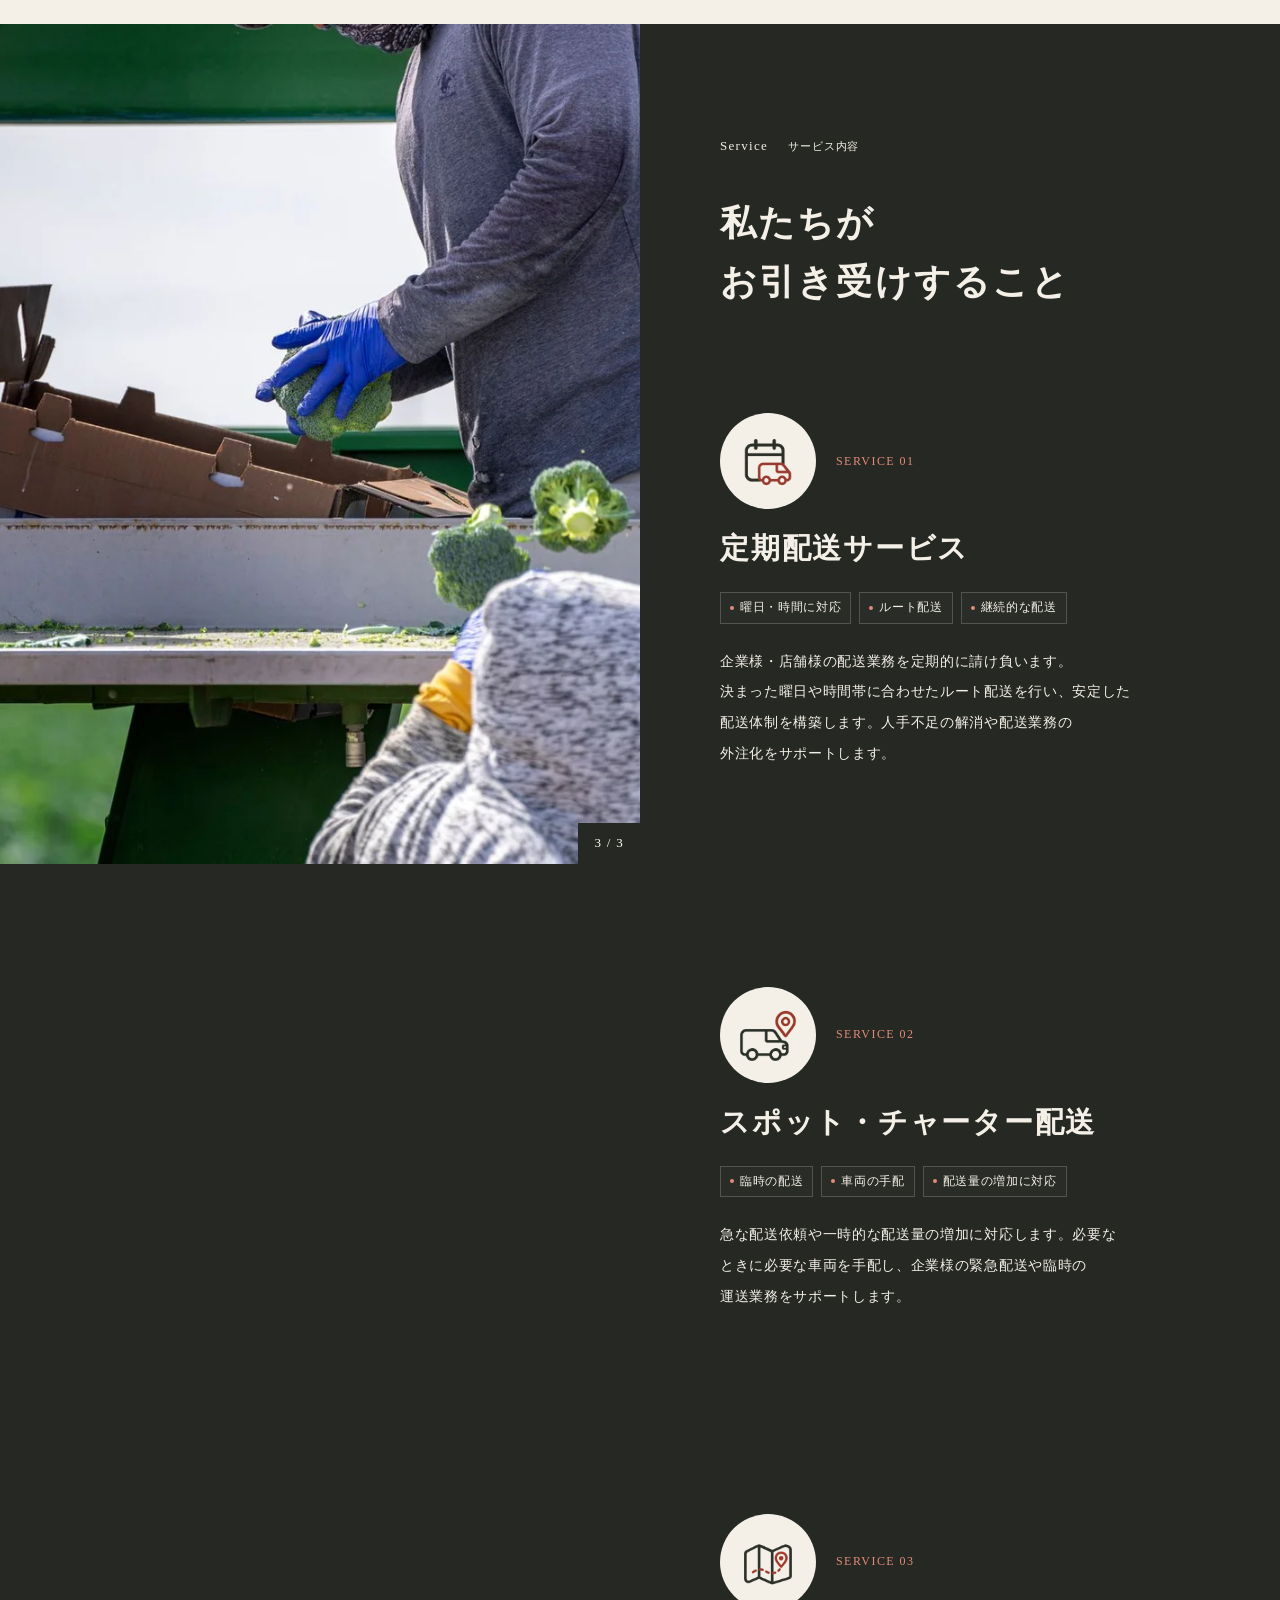
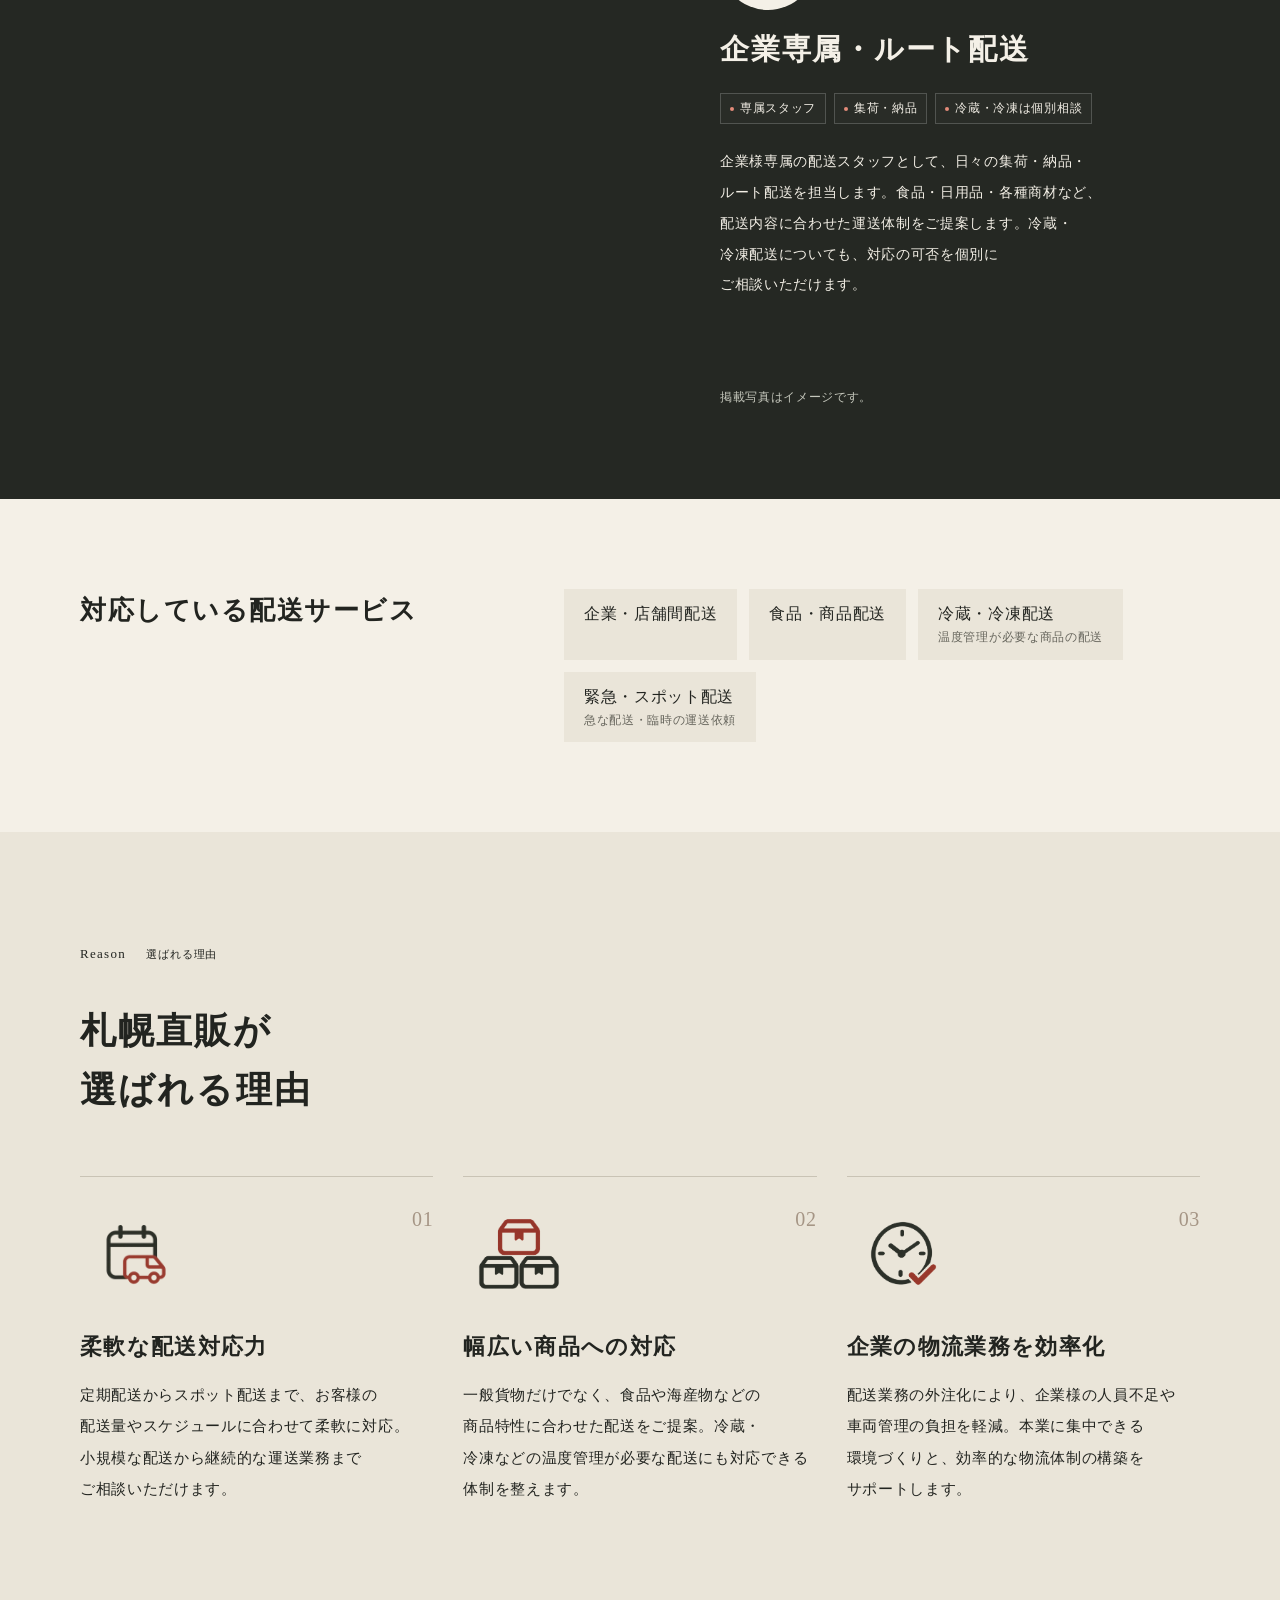
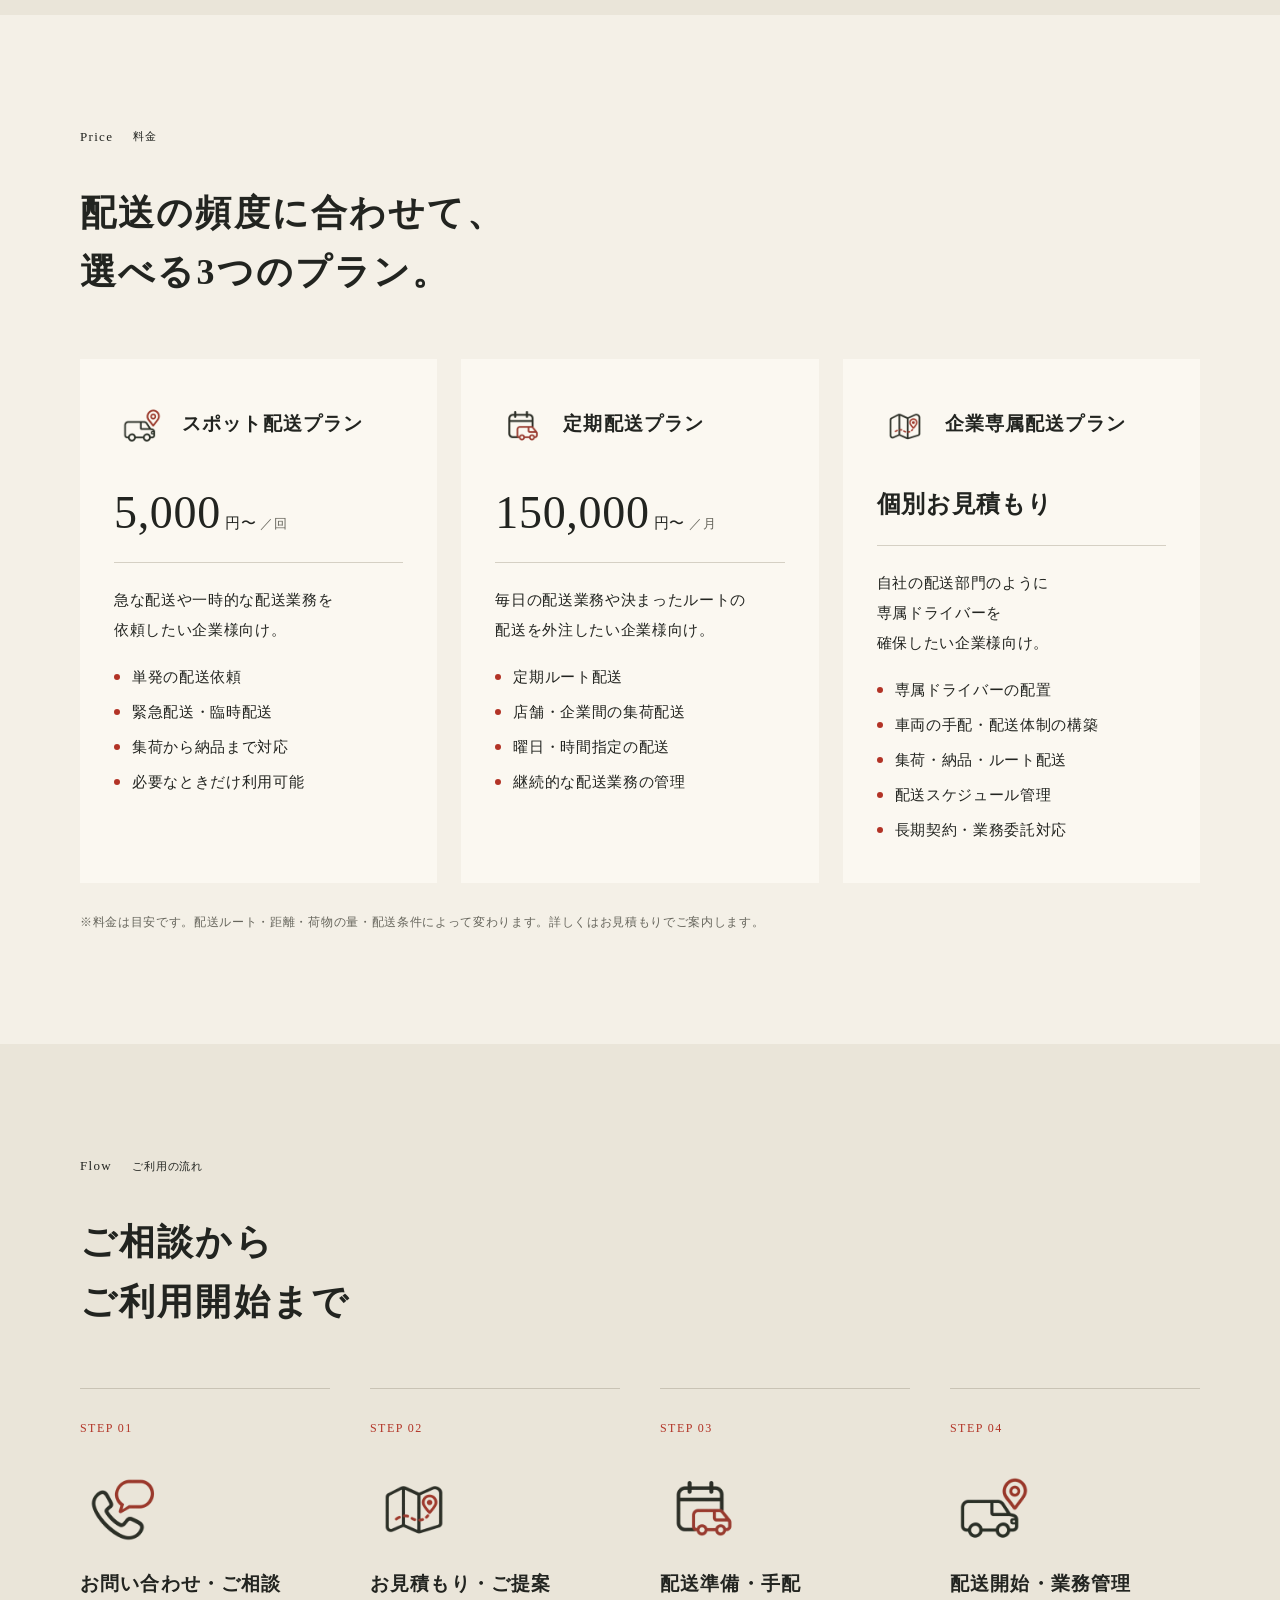
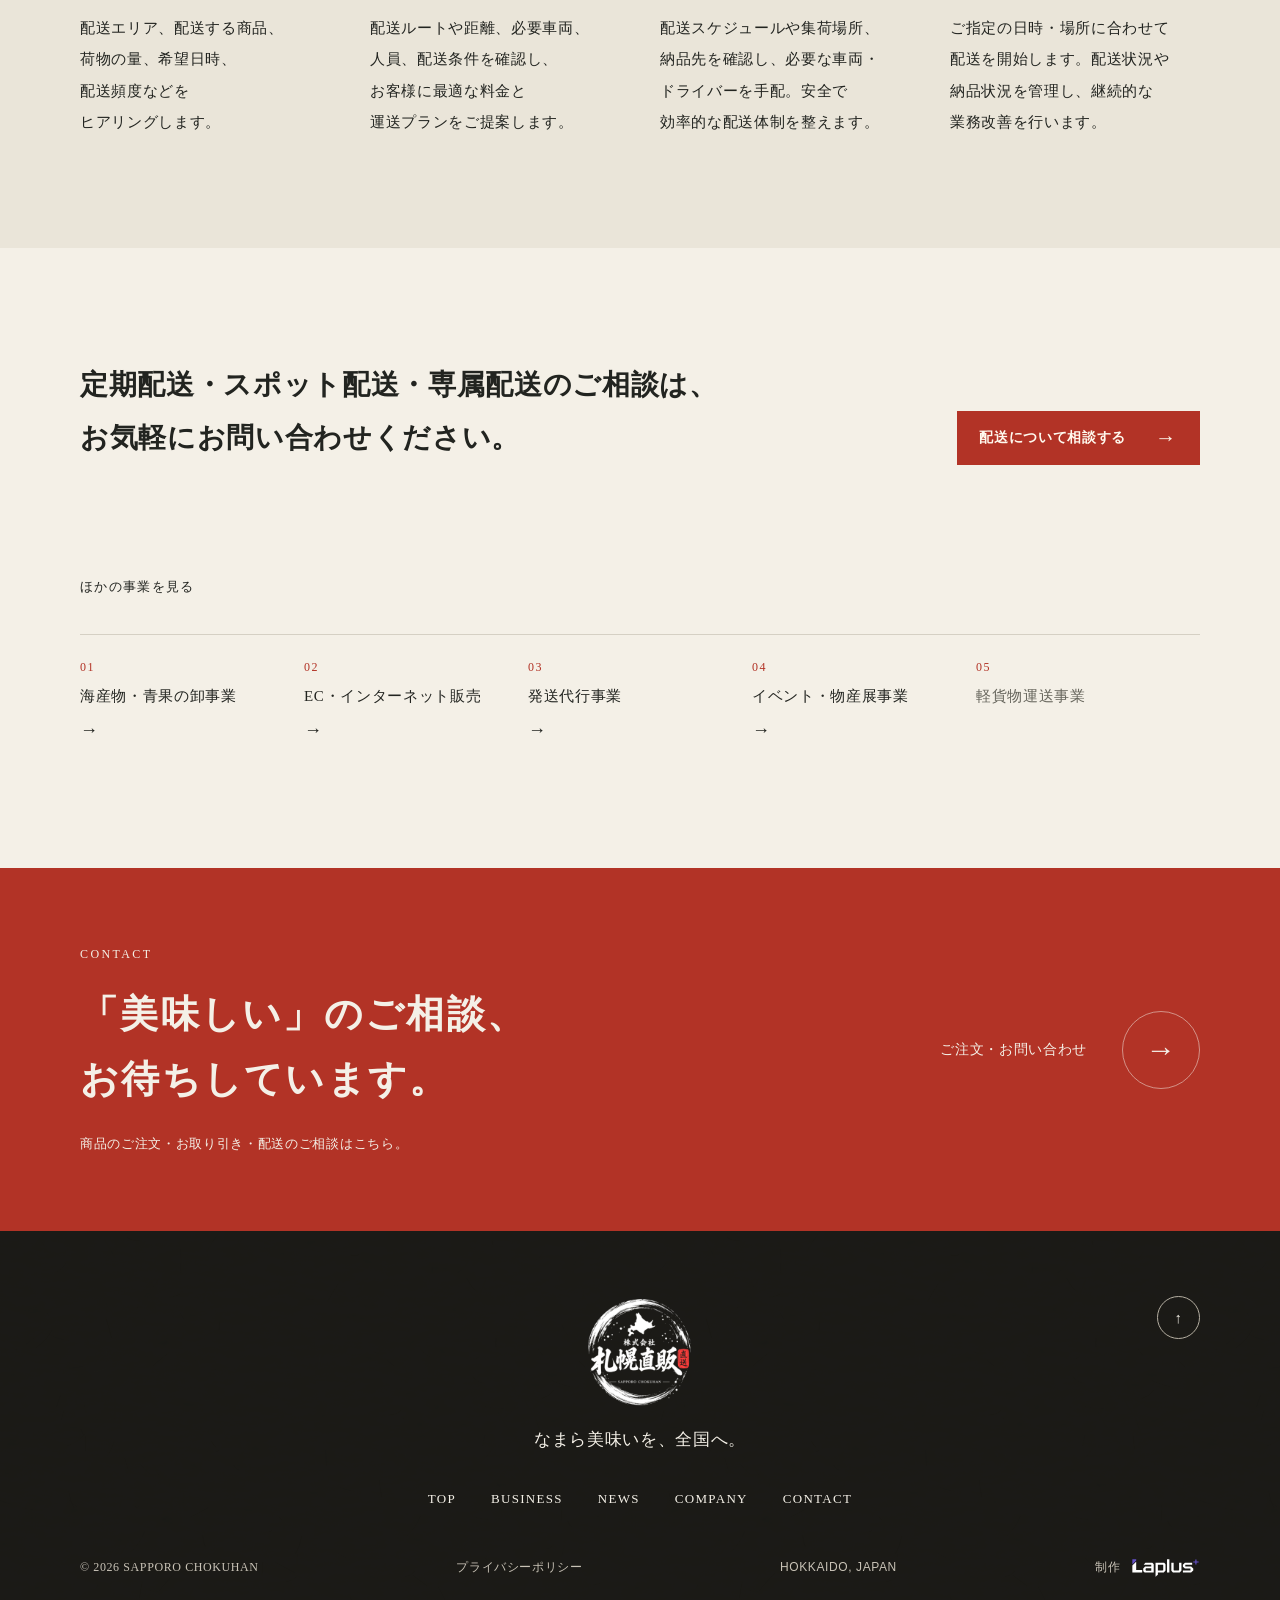
==== commit 78e19f99: "共通スタイルのバージョンを更新してスマホ調整を反映" ====
--- a/business-delivery.html
+++ b/business-delivery.html
@@ -1,4 +1,4 @@
-<!doctype html><html lang="ja"><head><meta charset="utf-8"><meta name="viewport" content="width=device-width, initial-scale=1"><meta name="robots" content="noindex,nofollow"><meta name="theme-color" content="#f4f0e7"><title>軽貨物運送事業 | 株式会社 札幌直販</title><link rel="icon" type="image/svg+xml" href="assets/logo.svg"><link rel="stylesheet" href="assets/site.css?v=8254238d"><link rel="stylesheet" href="assets/visual.css?v=20261114a"></head><body><a class="skip-link" href="#main">本文へスキップ</a>
+<!doctype html><html lang="ja"><head><meta charset="utf-8"><meta name="viewport" content="width=device-width, initial-scale=1"><meta name="robots" content="noindex,nofollow"><meta name="theme-color" content="#f4f0e7"><title>軽貨物運送事業 | 株式会社 札幌直販</title><link rel="icon" type="image/svg+xml" href="assets/logo.svg"><link rel="stylesheet" href="assets/site.css?v=8254238d"><link rel="stylesheet" href="assets/visual.css?v=20261114b"></head><body><a class="skip-link" href="#main">本文へスキップ</a>
 <header class="site-header">
   <a class="brand" href="index.html" aria-label="札幌直販 TOP"><img src="assets/logo.webp" alt="株式会社 札幌直販" width="98" height="98"><span>北海道の恵みを、<br>まっすぐ届ける。</span></a>
   <button class="menu-toggle" type="button" aria-expanded="false" aria-controls="site-nav"><span class="menu-word">MENU</span><span class="menu-lines" aria-hidden="true"></span></button>
--- a/assets/visual.css
+++ b/assets/visual.css
@@ -1,5 +1,6 @@
 /* Visual service guides: Sapporo Chokuhan, 2026-11-14. */
 .visual-icon{display:block;flex:none;object-fit:contain;max-width:100%;height:auto}
+.bz-concept-layout>*{min-width:0}
 .visual-service-guide{display:grid;grid-template-columns:repeat(3,minmax(0,1fr));gap:16px;margin-top:46px}
 .visual-service-guide a{display:flex;align-items:center;gap:12px;padding:20px 14px;background:var(--paper-deep);border:1px solid var(--line);transition:background .2s,border-color .2s}
 .visual-service-guide a:hover{background:#e7e0d1;border-color:var(--red)}
@@ -26,7 +27,7 @@
 .bz-reason-list h3{margin-top:0}
 .visual-plan-head{display:flex;align-items:center;gap:12px;margin-bottom:16px}
 .visual-plan-head .visual-icon{width:56px;height:56px}
-.visual-plan-head h3{flex:1;margin:0;font-size:19px}
+.visual-plan-head h3{flex:1;min-width:0;margin:0;font-size:19px}
 .visual-directory{display:grid;grid-template-columns:repeat(5,minmax(0,1fr));gap:14px;margin-bottom:42px}
 .visual-directory a{position:relative;display:flex;flex-direction:column;align-items:center;justify-content:flex-start;text-align:center;background:var(--paper-deep);padding:22px 14px 26px;border:1px solid var(--line);transition:border-color .2s,background .2s}
 .visual-directory a:hover{border-color:var(--red);background:#e7e0d1}
